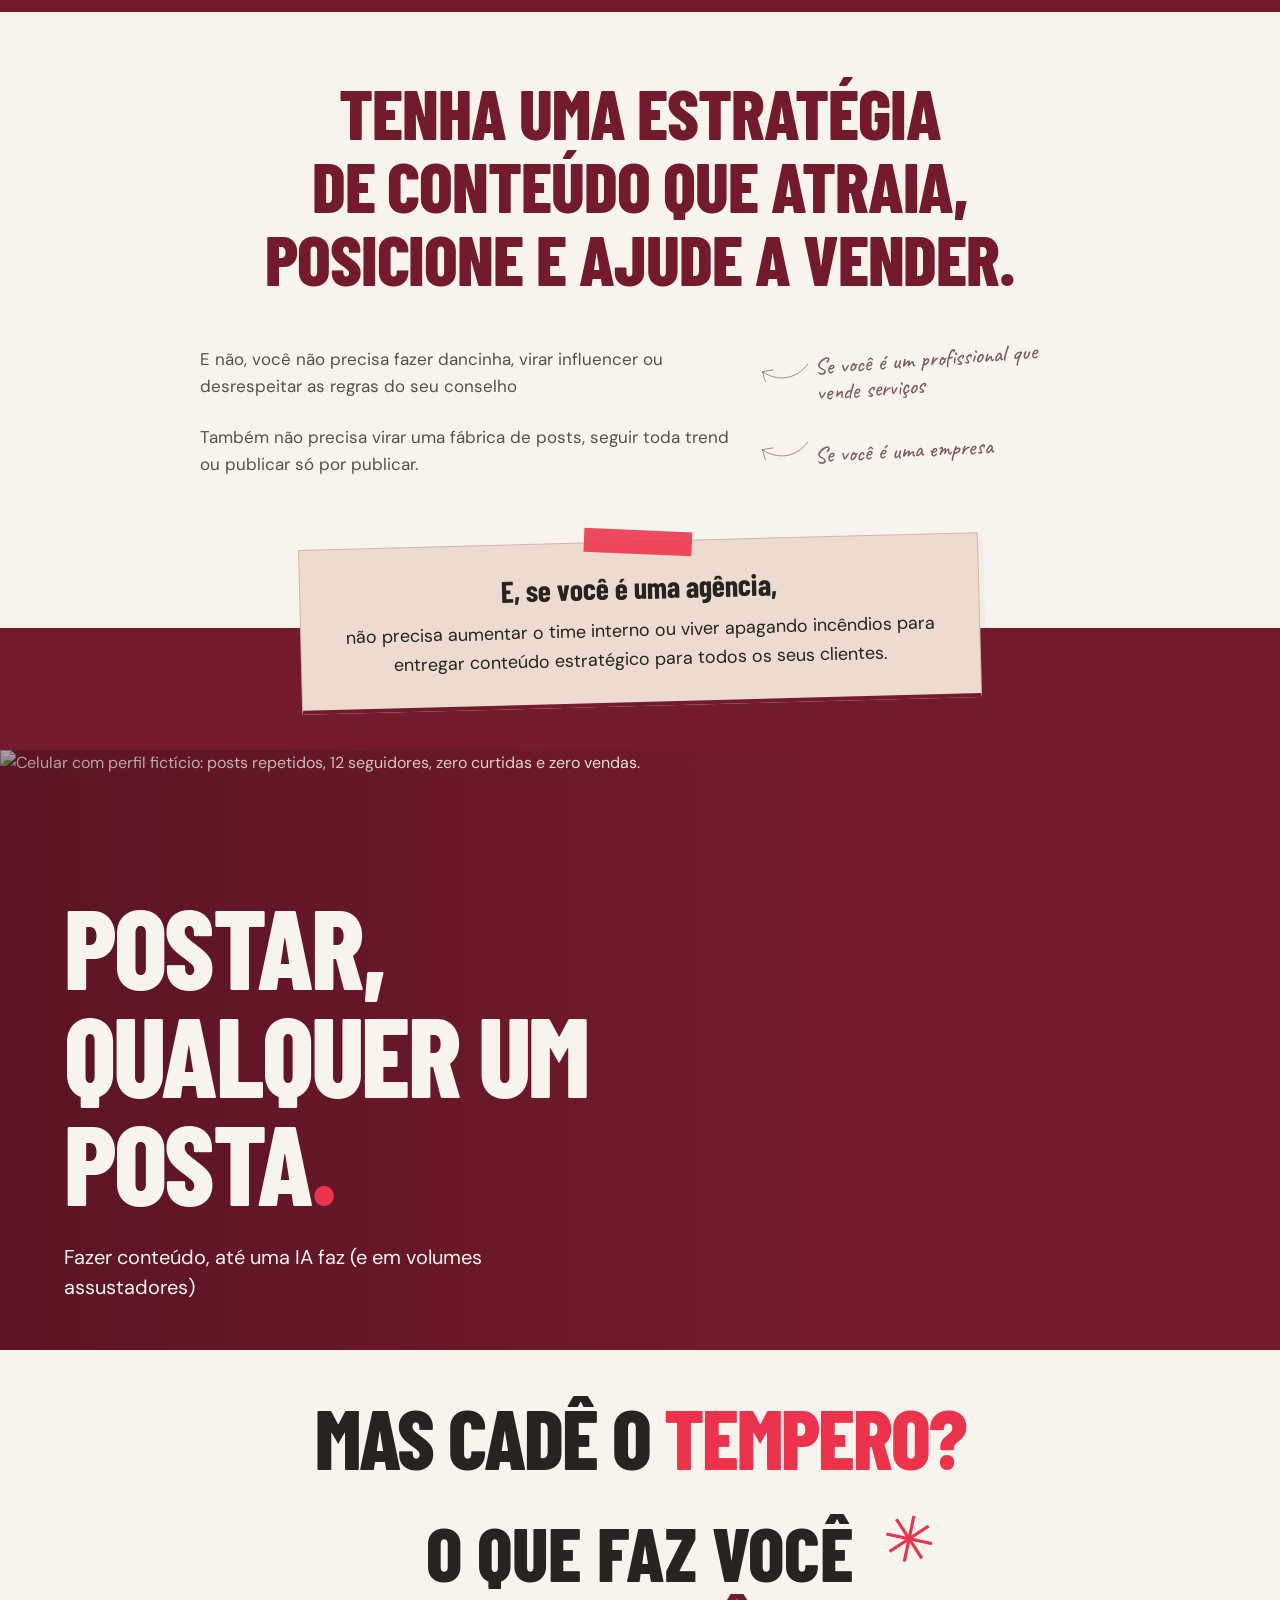
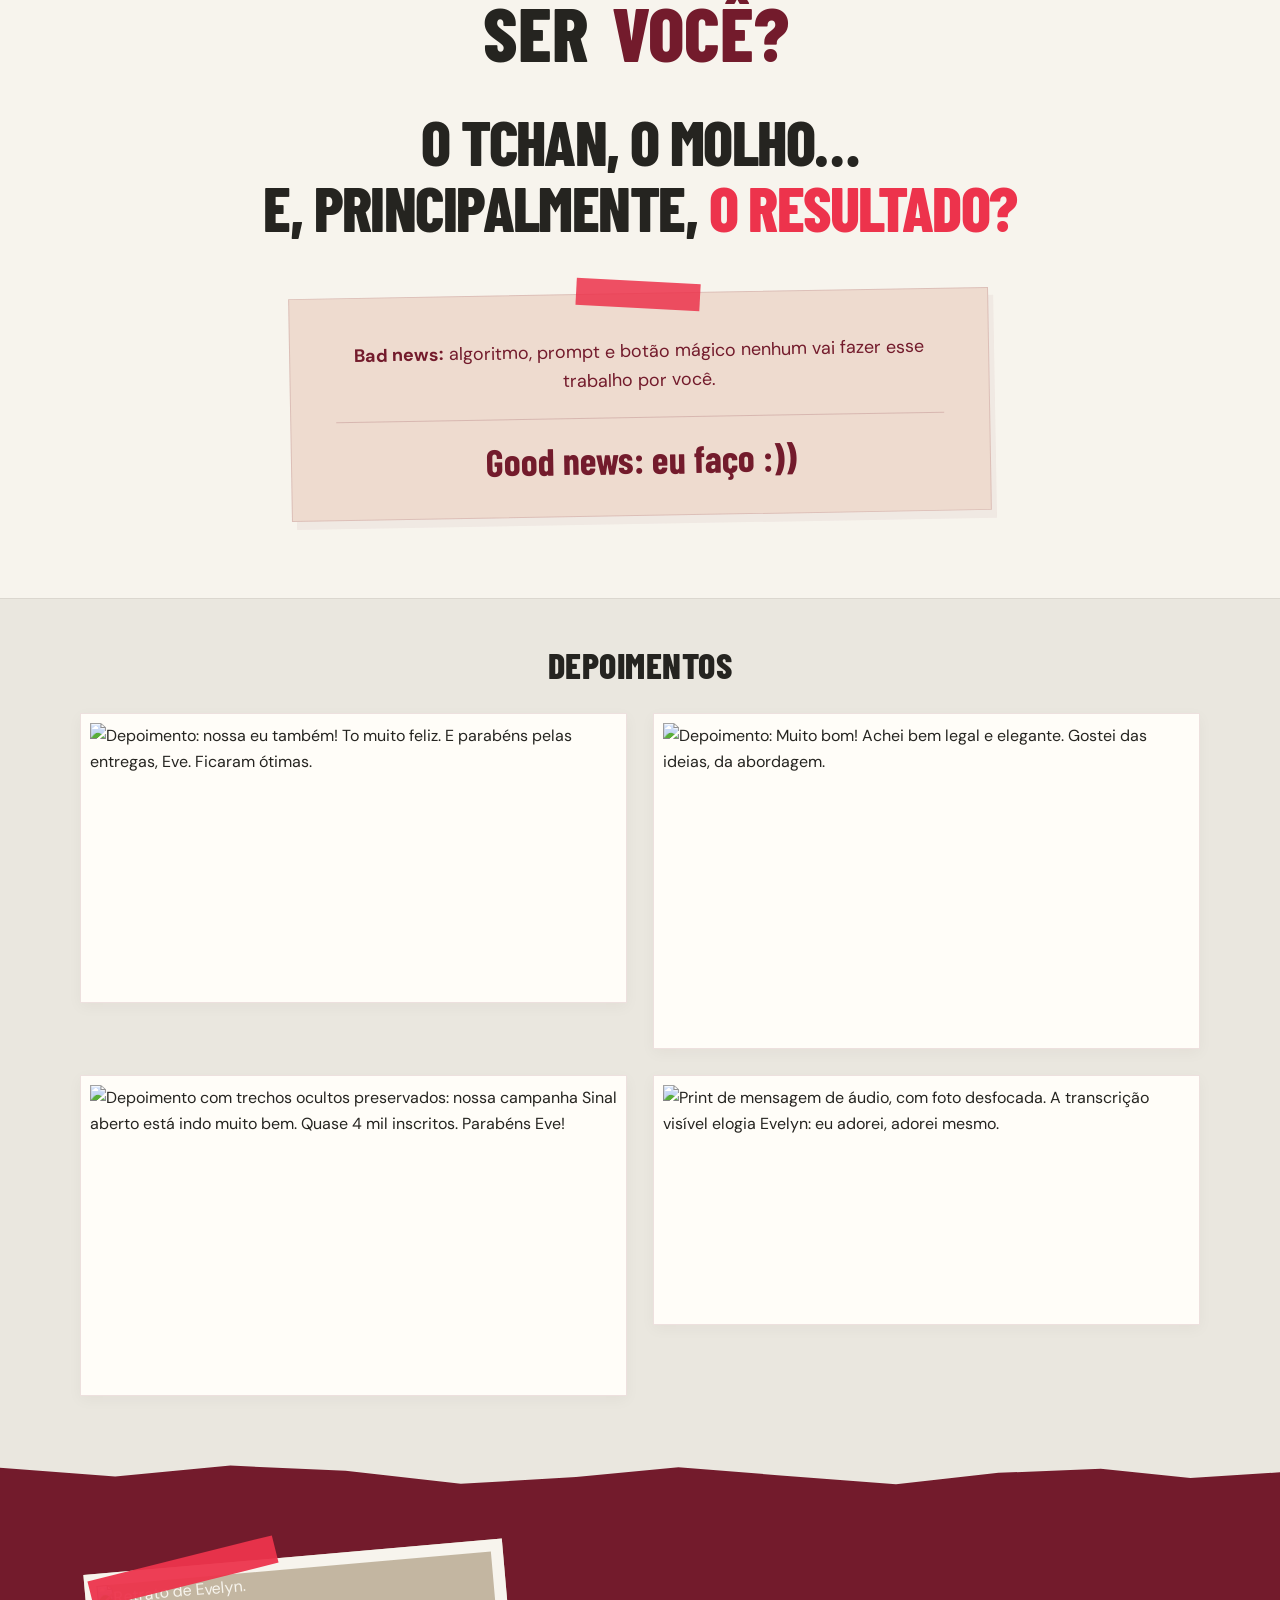
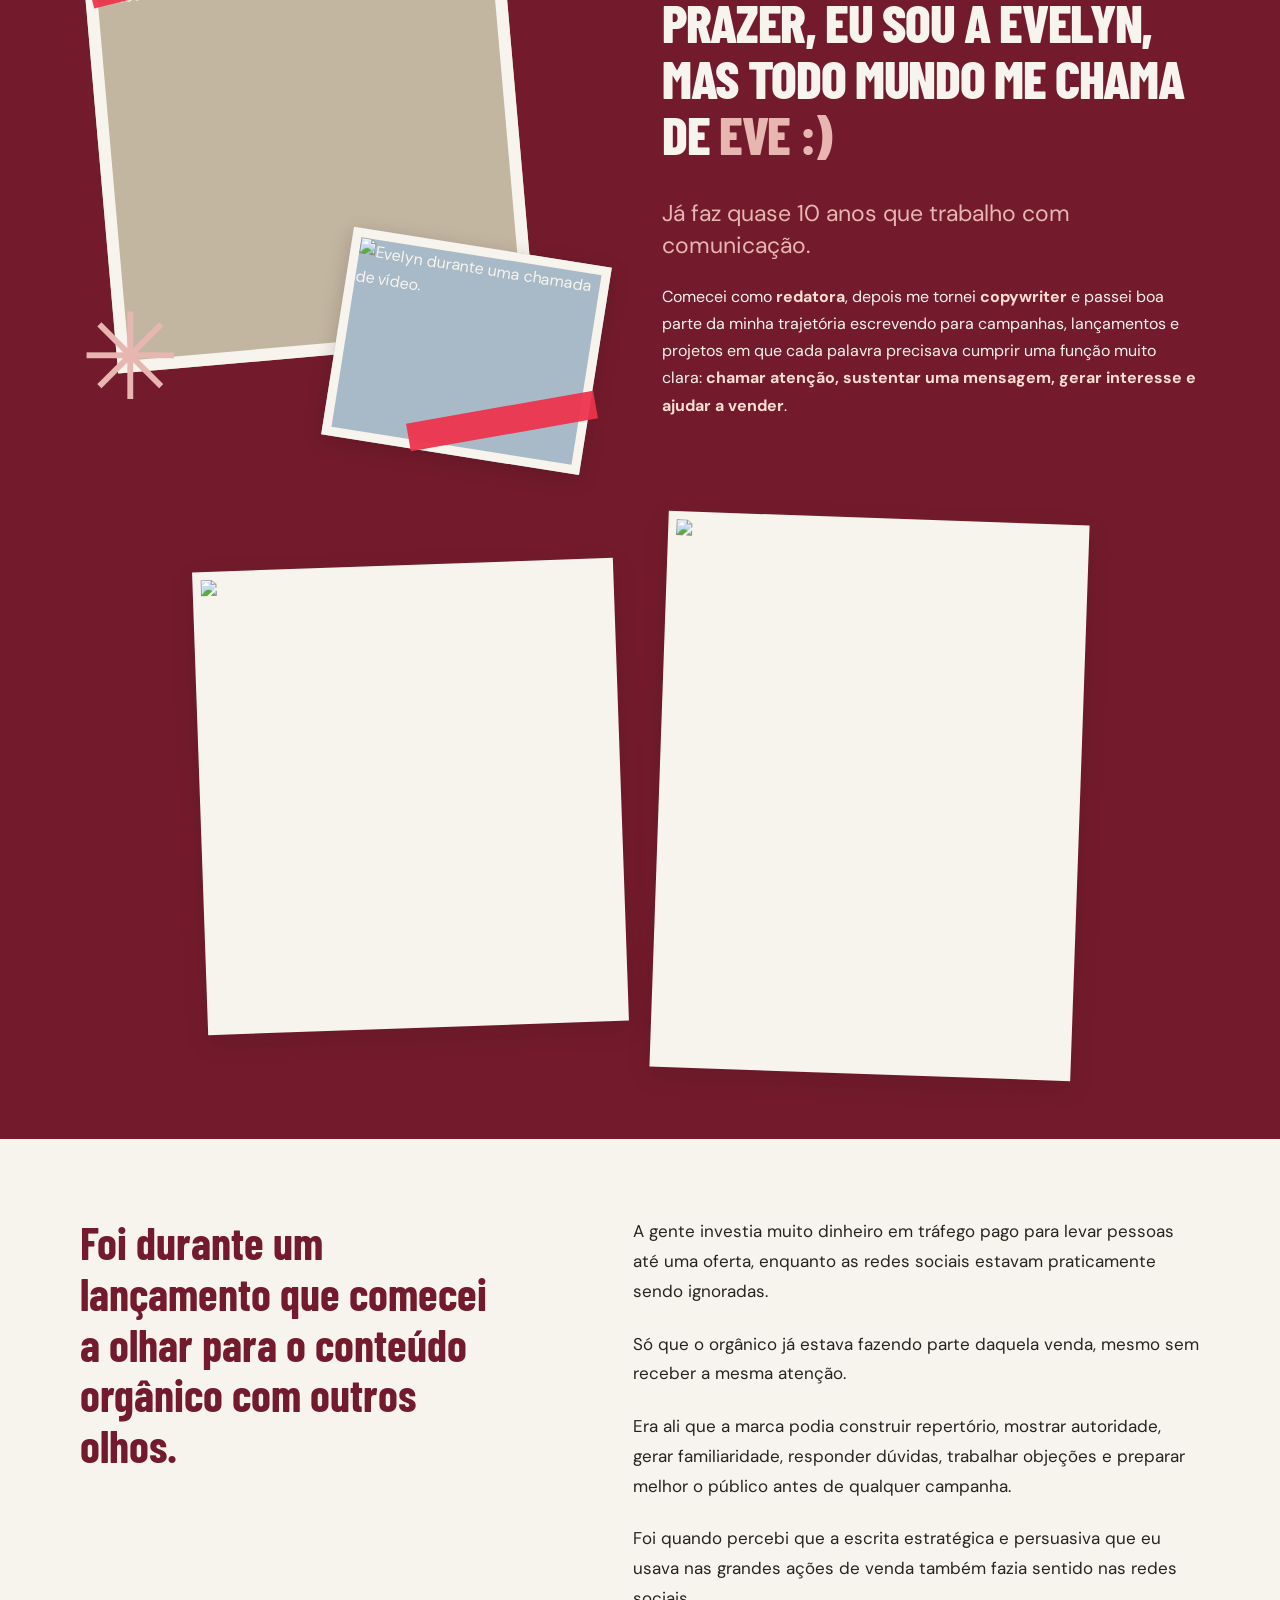
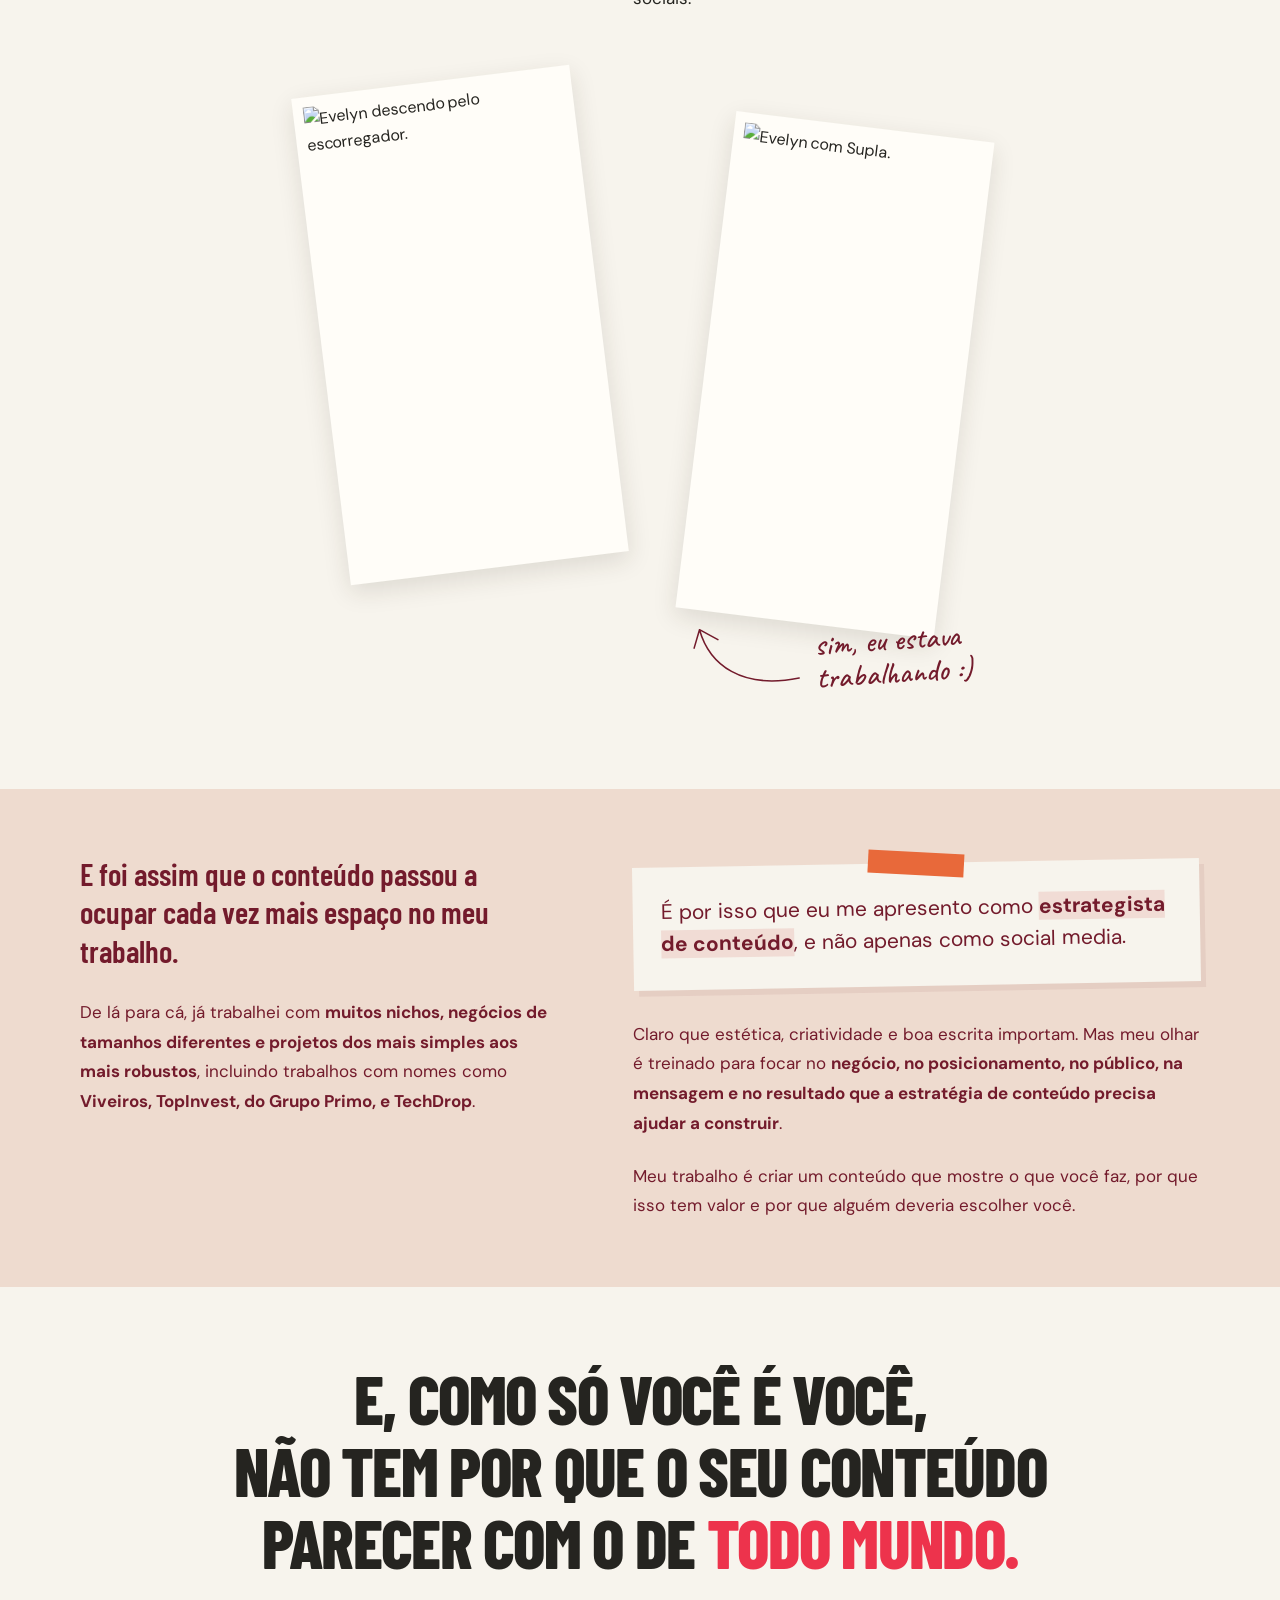
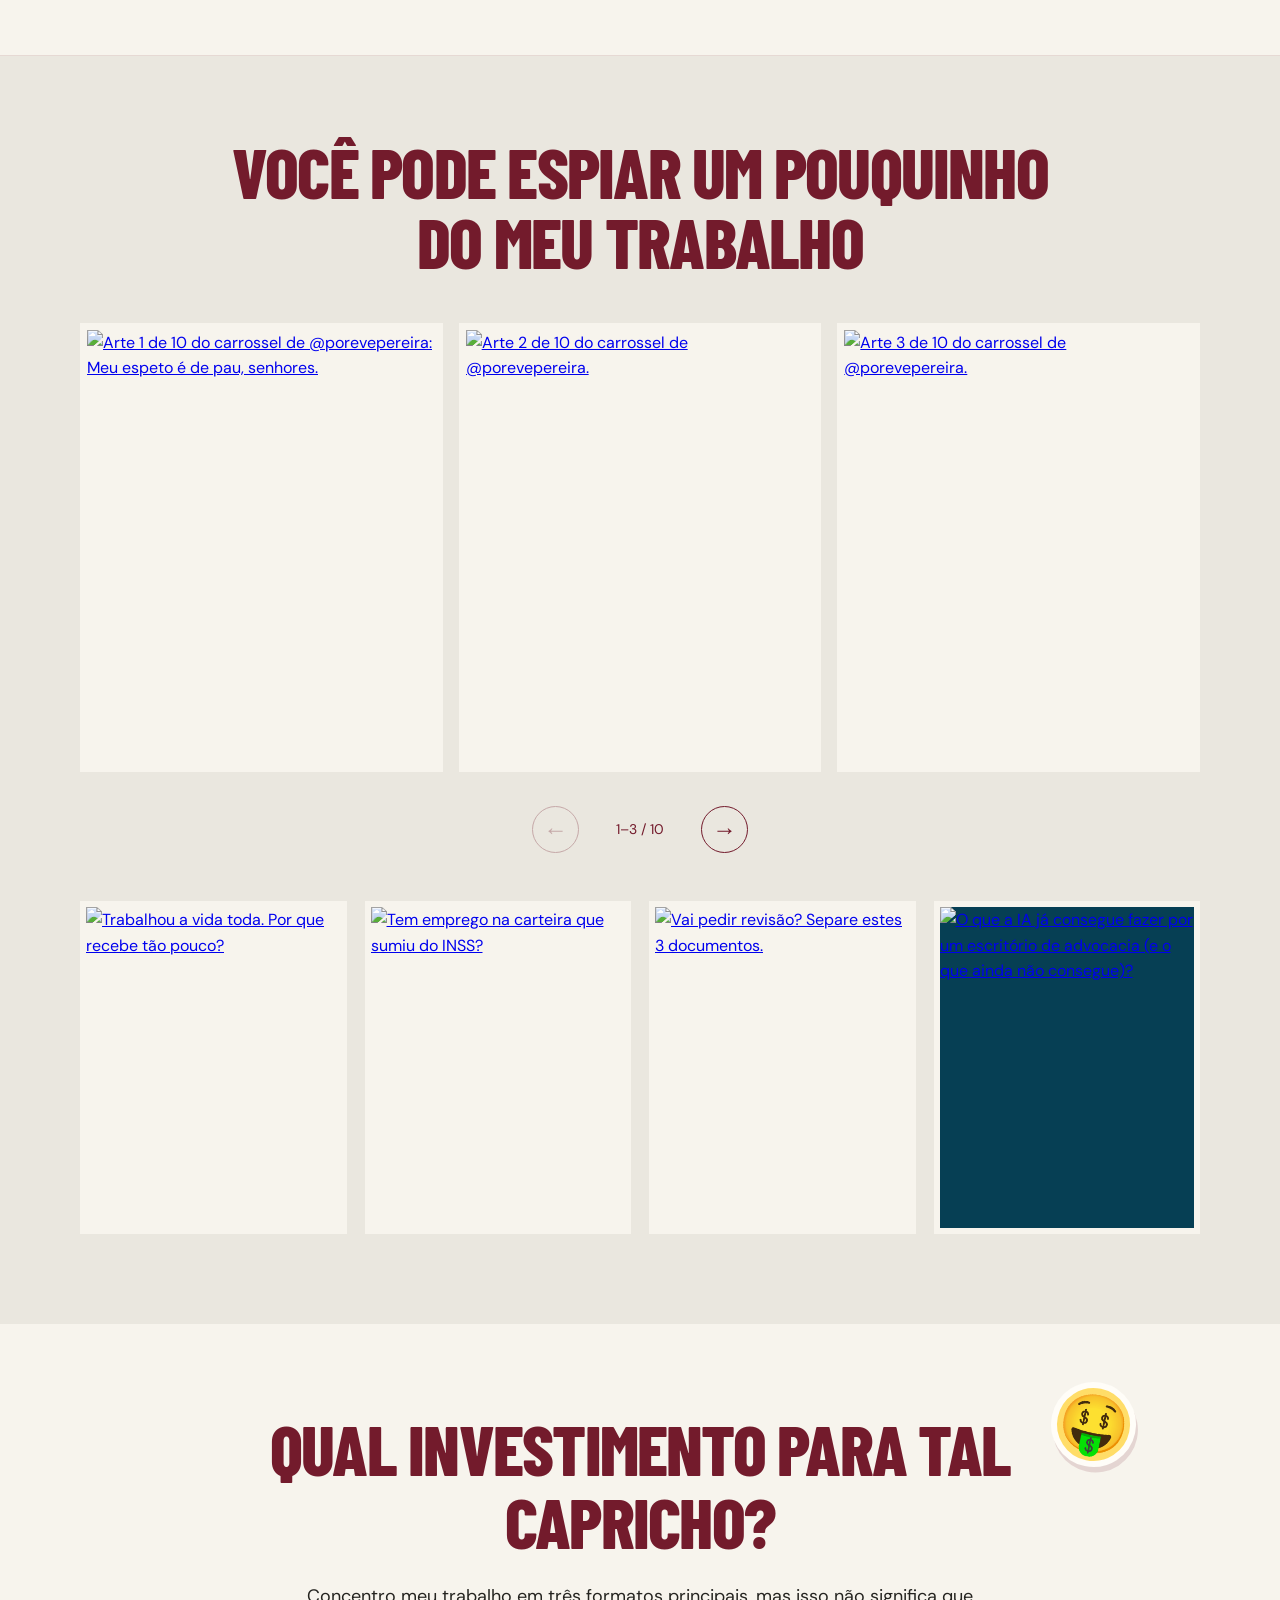
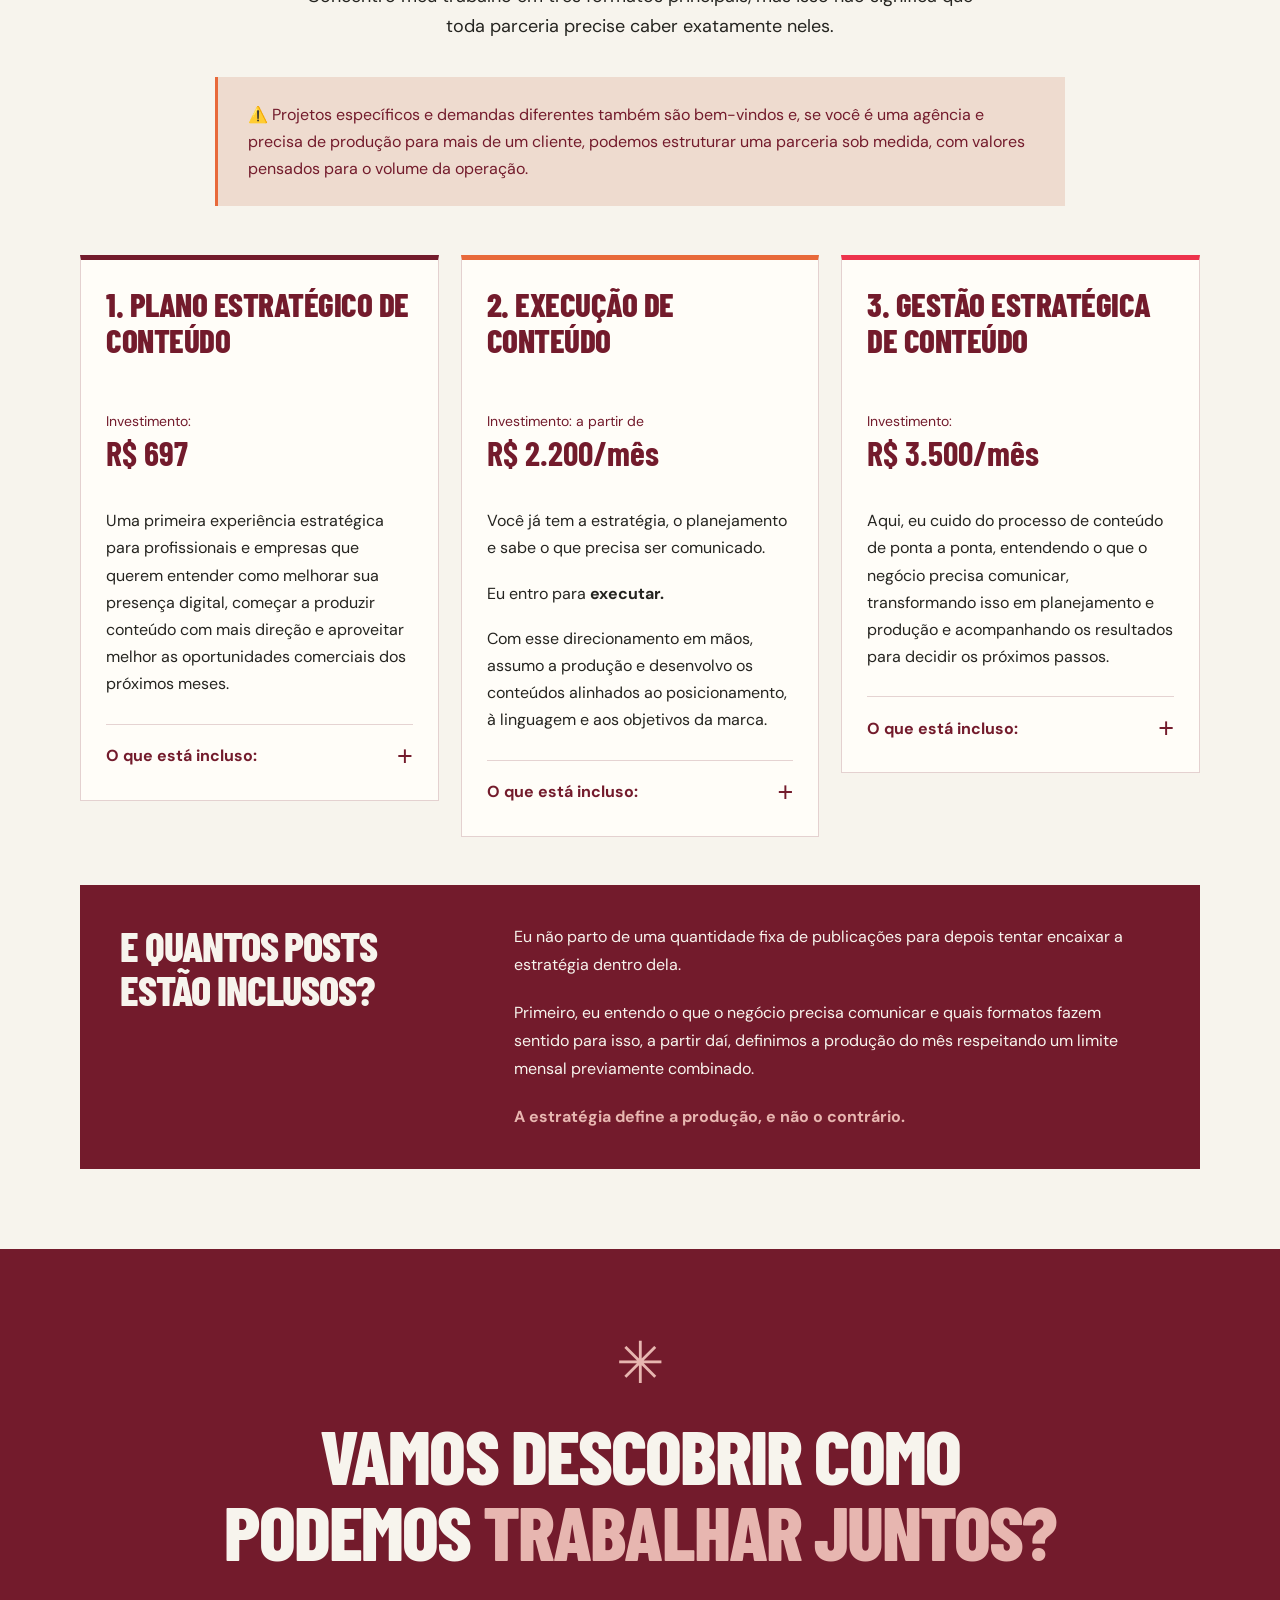
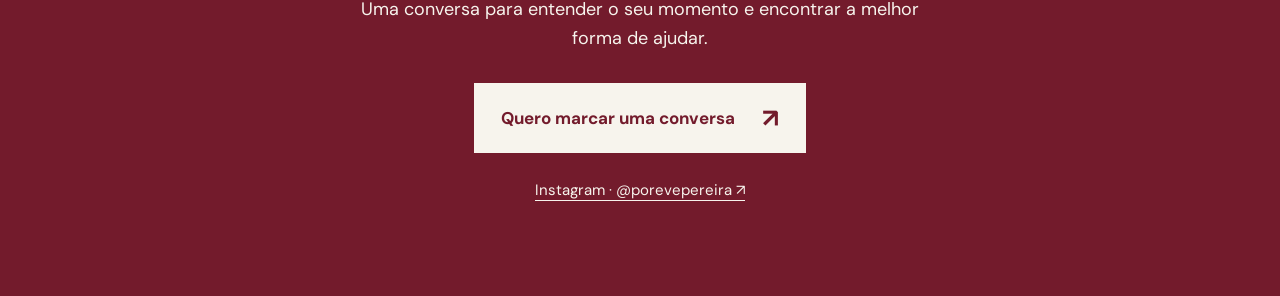
==== index.html @ a083a089 "Adicionar site completo e instruções de uso" ====
<!doctype html>
<html lang="pt-BR">
<head>
<meta charset="UTF-8"><meta name="viewport" content="width=device-width, initial-scale=1">
<meta name="theme-color" content="#731b2c"><title>Evelyn</title>
<meta name="description" content="Eu sou Evelyn (mas todo mundo me chama de Eve) e trabalho como estrategista de conteúdo e copywriter.">
<link rel="icon" type="image/svg+xml" href="data:image/svg+xml,%3Csvg xmlns='http://www.w3.org/2000/svg' viewBox='0 0 64 64'%3E%3Crect width='64' height='64' fill='%23731b2c'/%3E%3Ctext x='32' y='47' text-anchor='middle' font-family='Arial' font-size='48' font-weight='bold' fill='%23f7f4ed'%3Ee%3C/text%3E%3C/svg%3E">
<link rel="stylesheet" href="styles.css">
</head>
<body><main>
<section class="strategy-hero" aria-labelledby="strategy-title">
<div class="strategy-layout">
<h1 id="strategy-title" data-copy>Tenha uma estratégia de conteúdo que atraia, posicione e ajude a vender.</h1>
<div class="strategy-support">
<div class="audience-row">
<p data-copy>E não, você não precisa fazer dancinha, virar influencer ou desrespeitar as regras do seu conselho</p>
<div class="audience-annotation"><svg viewBox="0 0 84 48" aria-hidden="true" focusable="false"><path d="M80 10C62 34 33 39 7 22M7 22L12 38M7 22L24 19"/></svg><p data-copy>Se você é um profissional que vende serviços</p></div>
</div>
<div class="audience-row">
<p data-copy>Também não precisa virar uma fábrica de posts, seguir toda trend ou publicar só por publicar.</p>
<div class="audience-annotation"><svg viewBox="0 0 84 48" aria-hidden="true" focusable="false"><path d="M80 10C62 34 33 39 7 22M7 22L12 38M7 22L24 19"/></svg><p data-copy>Se você é uma empresa</p></div>
</div>
</div>
</div>
</section>
<div class="agency-transition">
<aside class="agency-note"><p data-copy><strong>E, se você é uma agência,</strong> não precisa aumentar o time interno ou viver apagando incêndios para entregar conteúdo estratégico para todos os seus clientes.</p></aside>
</div>
<section class="second-fold" aria-labelledby="opening-title">
<div class="opening">
<img class="opening-photo" src="assets/eve-feed.webp" alt="Celular com perfil fictício: posts repetidos, 12 seguidores, zero curtidas e zero vendas." width="1536" height="1024" fetchpriority="high">
<div class="opening-content"><h2 id="opening-title" data-copy>Postar,<br> qualquer um<br> posta<span class="opening-dot">.</span></h2><p data-copy>Fazer conteúdo, até uma IA faz (e em volumes assustadores)</p></div>
</div>
<div class="intro" aria-labelledby="intro-title">
<h2 id="intro-title" data-copy>Mas cadê o <span>tempero?</span></h2>
<div class="intro-collage intro-type"><span class="asterisk" aria-hidden="true">✳</span><p data-copy>O que faz você<br> ser <em>você?</em></p></div>
<h3 data-copy>O tchan, o molho…<br> e, principalmente, <span>o resultado?</span></h3>
<div class="news"><p data-copy><strong>Bad news:</strong> algoritmo, prompt e botão mágico nenhum vai fazer esse trabalho por você.</p><p data-copy><strong>Good news: eu faço :))</strong></p></div>
</div>
</section>
<section class="testimonials" id="depoimentos" aria-labelledby="testimonials-title"><div class="container">
<h2 id="testimonials-title" data-copy>depoimentos</h2>
<div class="testimonial-grid" role="group" aria-label="Depoimentos recebidos por mensagem">
<figure class="testimonial-print"><img src="assets/entregas-v2.png" width="824" height="422" loading="lazy" decoding="async" alt="Depoimento: nossa eu também! To muito feliz. E parabéns pelas entregas, Eve. Ficaram ótimas."></figure>
<figure class="testimonial-print"><img src="assets/ideias.jpeg" width="1085" height="651" loading="lazy" decoding="async" alt="Depoimento: Muito bom! Achei bem legal e elegante. Gostei das ideias, da abordagem."></figure>
<figure class="testimonial-print"><img src="assets/campanha.png" width="949" height="542" loading="lazy" decoding="async" alt="Depoimento com trechos ocultos preservados: nossa campanha Sinal aberto está indo muito bem. Quase 4 mil inscritos. Parabéns Eve!"></figure>
<figure class="testimonial-print"><img src="assets/retorno.png" width="1197" height="522" loading="lazy" decoding="async" alt="Print de mensagem de áudio, com foto desfocada. A transcrição visível elogia Evelyn: eu adorei, adorei mesmo."></figure>
</div></div></section>
<section class="about biography" id="sobre" aria-labelledby="about-title">
<div class="container about-grid">
<div class="about-collage" role="group" aria-label="Fotos de Evelyn">
<div class="photo-frame portrait"><img src="assets/retrato-evelyn.jpeg" width="966" height="1288" loading="lazy" decoding="async" alt="Retrato de Evelyn."></div>
<div class="photo-frame small-photo"><img src="assets/chamada.jpeg" width="1200" height="1600" loading="lazy" decoding="async" alt="Evelyn durante uma chamada de vídeo."></div>
<div class="tape tape-one" aria-hidden="true"></div><div class="tape tape-two" aria-hidden="true"></div><span class="collage-star" aria-hidden="true">✳</span>
</div>
<div class="about-text">
<h2 id="about-title" data-copy>Prazer, eu sou a Evelyn, mas todo mundo me chama de <span>Eve :)</span></h2>
<p class="bio-lead" data-copy>Já faz quase 10 anos que trabalho com comunicação.</p>
<p data-copy>Comecei como <strong>redatora</strong>, depois me tornei <strong>copywriter</strong> e passei boa parte da minha trajetória escrevendo para campanhas, lançamentos e projetos em que cada palavra precisava cumprir uma função muito clara: <strong>chamar atenção, sustentar uma mensagem, gerar interesse e ajudar a vender</strong>.</p>
</div></div>
<!-- Primeiro intervalo de imagens da apresentação. -->
<div class="container bio-image-strip bio-photos" role="group" aria-label="Bastidores da trajetória profissional"><figure class="bio-photo"><img src="assets/reuniao.jpeg" width="1214" height="1340" loading="lazy" decoding="async" alt="Registro de uma reunião de trabalho por vídeo."></figure><figure class="bio-photo"><img src="assets/gravacao.jpeg" width="1200" height="1600" loading="lazy" decoding="async" alt="Bastidores de uma gravação, com iluminação e computadores."></figure></div>
</section>
<section class="bio-turn"><div class="container bio-turn-grid">
<p class="bio-pullquote" data-copy>Foi durante um lançamento que comecei a olhar para o conteúdo orgânico com outros olhos.</p>
<div class="bio-prose">
<p data-copy>A gente investia muito dinheiro em tráfego pago para levar pessoas até uma oferta, enquanto as redes sociais estavam praticamente sendo ignoradas.</p>
<p data-copy>Só que o orgânico já estava fazendo parte daquela venda, mesmo sem receber a mesma atenção.</p>
<p data-copy>Era ali que a marca podia construir repertório, mostrar autoridade, gerar familiaridade, responder dúvidas, trabalhar objeções e preparar melhor o público antes de qualquer campanha.</p>
<p data-copy>Foi quando percebi que a escrita estratégica e persuasiva que eu usava nas grandes ações de venda também fazia sentido nas redes sociais.</p>
</div></div>
<!-- Segundo intervalo de imagens indicado na apresentação. -->
<div class="container memories-collage" role="group" aria-label="Registros de Evelyn durante o trabalho">
<figure class="memory-slide"><img src="assets/escorregador.jpg" width="464" height="832" loading="lazy" alt="Evelyn descendo pelo escorregador."></figure>
<figure class="memory-supla"><img src="assets/evelyn-supla.jpeg" width="569" height="1600" loading="lazy" alt="Evelyn com Supla."></figure>
<div class="memory-note"><svg viewBox="0 0 150 90" aria-hidden="true"><path d="M145 75C70 90 28 58 15 12M15 12L8 36M15 12L39 25"/></svg><p>sim, eu estava trabalhando :)</p></div>
</div></section>
<section class="bio-now"><div class="container bio-now-grid">
<div class="bio-prose">
<p class="bio-lead" data-copy>E foi assim que o conteúdo passou a ocupar cada vez mais espaço no meu trabalho.</p>
<p data-copy>De lá para cá, já trabalhei com <strong>muitos nichos, negócios de tamanhos diferentes e projetos dos mais simples aos mais robustos</strong>, incluindo trabalhos com nomes como <strong>Viveiros, TopInvest, do Grupo Primo, e TechDrop</strong>.</p>
</div><div class="bio-prose">
<aside class="strategist-reminder"><p data-copy>É por isso que eu me apresento como <strong>estrategista de conteúdo</strong>, e não apenas como social media.</p></aside>
<p data-copy>Claro que estética, criatividade e boa escrita importam. Mas meu olhar é treinado para focar no <strong>negócio, no posicionamento, no público, na mensagem e no resultado que a estratégia de conteúdo precisa ajudar a construir</strong>.</p>
<p data-copy>Meu trabalho é criar um conteúdo que mostre o que você faz, por que isso tem valor e por que alguém deveria escolher você.</p>
</div></div></section>
<section class="statement"><p data-copy>E, como só você é você,<br> não tem por que o seu conteúdo<br> parecer com o de <span>todo mundo.</span></p></section>
<section class="portfolio portfolio-expanded" id="trabalhos" aria-labelledby="portfolio-title"><div class="container">
<h2 id="portfolio-title" data-copy>Você pode espiar um pouquinho do meu trabalho</h2>
<div class="work-carousel" role="region" aria-roledescription="carrossel" aria-label="Carrossel completo do Instagram">
<div class="carousel-track" id="portfolio-track" tabindex="0" aria-label="Artes do carrossel; use as setas para navegar">
<figure class="carousel-slide" role="group" aria-roledescription="slide" aria-label="1 de 10"><a href="assets/carrossel-01.webp" target="_blank" rel="noopener"><img src="assets/carrossel-01.webp" width="1440" height="1799" loading="lazy" decoding="async" alt="Arte 1 de 10 do carrossel de @porevepereira: Meu espeto é de pau, senhores."></a></figure>
<figure class="carousel-slide" role="group" aria-roledescription="slide" aria-label="2 de 10"><a href="assets/carrossel-02.webp" target="_blank" rel="noopener"><img src="assets/carrossel-02.webp" width="1440" height="1799" loading="lazy" decoding="async" alt="Arte 2 de 10 do carrossel de @porevepereira."></a></figure>
<figure class="carousel-slide" role="group" aria-roledescription="slide" aria-label="3 de 10"><a href="assets/carrossel-03.webp" target="_blank" rel="noopener"><img src="assets/carrossel-03.webp" width="1440" height="1799" loading="lazy" decoding="async" alt="Arte 3 de 10 do carrossel de @porevepereira."></a></figure>
<figure class="carousel-slide" role="group" aria-roledescription="slide" aria-label="4 de 10"><a href="assets/carrossel-04.webp" target="_blank" rel="noopener"><img src="assets/carrossel-04.webp" width="1440" height="1799" loading="lazy" decoding="async" alt="Arte 4 de 10 do carrossel de @porevepereira."></a></figure>
<figure class="carousel-slide" role="group" aria-roledescription="slide" aria-label="5 de 10"><a href="assets/carrossel-05.webp" target="_blank" rel="noopener"><img src="assets/carrossel-05.webp" width="1440" height="1799" loading="lazy" decoding="async" alt="Arte 5 de 10 do carrossel de @porevepereira."></a></figure>
<figure class="carousel-slide" role="group" aria-roledescription="slide" aria-label="6 de 10"><a href="assets/carrossel-06.webp" target="_blank" rel="noopener"><img src="assets/carrossel-06.webp" width="1440" height="1799" loading="lazy" decoding="async" alt="Arte 6 de 10 do carrossel de @porevepereira."></a></figure>
<figure class="carousel-slide" role="group" aria-roledescription="slide" aria-label="7 de 10"><a href="assets/carrossel-07.webp" target="_blank" rel="noopener"><img src="assets/carrossel-07.webp" width="1440" height="1799" loading="lazy" decoding="async" alt="Arte 7 de 10 do carrossel de @porevepereira."></a></figure>
<figure class="carousel-slide" role="group" aria-roledescription="slide" aria-label="8 de 10"><a href="assets/carrossel-08.webp" target="_blank" rel="noopener"><img src="assets/carrossel-08.webp" width="1440" height="1799" loading="lazy" decoding="async" alt="Arte 8 de 10 do carrossel de @porevepereira."></a></figure>
<figure class="carousel-slide" role="group" aria-roledescription="slide" aria-label="9 de 10"><a href="assets/carrossel-09.webp" target="_blank" rel="noopener"><img src="assets/carrossel-09.webp" width="1440" height="1799" loading="lazy" decoding="async" alt="Arte 9 de 10 do carrossel de @porevepereira."></a></figure>
<figure class="carousel-slide" role="group" aria-roledescription="slide" aria-label="10 de 10"><a href="assets/carrossel-10.webp" target="_blank" rel="noopener"><img src="assets/carrossel-10.webp" width="1440" height="1799" loading="lazy" decoding="async" alt="Arte 10 de 10 do carrossel de @porevepereira."></a></figure>
</div>
<div class="carousel-controls"><button type="button" class="carousel-prev" aria-label="Ver artes anteriores" aria-controls="portfolio-track" disabled>←</button><span class="carousel-count" aria-live="polite">1–3 / 10</span><button type="button" class="carousel-next" aria-label="Ver próximas artes" aria-controls="portfolio-track">→</button></div>
</div>
<div class="portfolio-grid portfolio-artworks" role="group" aria-label="Artes de direito previdenciário e tecnologia para advocacia"><a class="portfolio-artwork" href="assets/previdenciario-01.png" target="_blank" rel="noopener"><img src="assets/previdenciario-01.png" width="1080" height="1350" loading="lazy" decoding="async" alt="Trabalhou a vida toda. Por que recebe tão pouco?"></a><a class="portfolio-artwork" href="assets/previdenciario-03.png" target="_blank" rel="noopener"><img src="assets/previdenciario-03.png" width="1080" height="1350" loading="lazy" decoding="async" alt="Tem emprego na carteira que sumiu do INSS?"></a><a class="portfolio-artwork" href="assets/previdenciario-08.png" target="_blank" rel="noopener"><img src="assets/previdenciario-08.png" width="1080" height="1350" loading="lazy" decoding="async" alt="Vai pedir revisão? Separe estes 3 documentos."></a><a class="portfolio-artwork" href="assets/tecnologia-advocacia.png" target="_blank" rel="noopener"><img src="assets/tecnologia-advocacia.png" width="458" height="492" loading="lazy" decoding="async" alt="O que a IA já consegue fazer por um escritório de advocacia (e o que ainda não consegue)?"></a></div></div></section>
<section class="pricing" id="investimento" aria-labelledby="pricing-title"><div class="container">
<div class="pricing-intro"><span class="money-sticker" role="img" aria-label="Olhos no din din">🤑</span><h2 id="pricing-title" data-copy>Qual investimento para tal capricho?</h2>
<p data-copy>Concentro meu trabalho em três formatos principais, mas isso não significa que toda parceria precise caber exatamente neles.</p></div>
<aside class="custom-project-note"><p data-copy>⚠️ Projetos específicos e demandas diferentes também são bem-vindos e, se você é uma agência e precisa de produção para mais de um cliente, podemos estruturar uma parceria sob medida, com valores pensados para o volume da operação.</p></aside>
<div class="pricing-grid">
<article class="plan">
<h3 data-copy>1. Plano Estratégico de Conteúdo</h3>
<p class="plan-price" data-copy>Investimento: <strong>R$ 697</strong></p>
<p data-copy>Uma primeira experiência estratégica para profissionais e empresas que querem entender como melhorar sua presença digital, começar a produzir conteúdo com mais direção e aproveitar melhor as oportunidades comerciais dos próximos meses.</p>
<details class="plan-details"><summary data-copy>O que está incluso:</summary>
<ul>
<li data-copy>análise do negócio, público e posicionamento atual;</li>
<li data-copy>diagnóstico do perfil e da comunicação;</li>
<li data-copy>identificação dos principais pontos de melhoria;</li>
<li data-copy>direcionamento estratégico de conteúdo;</li>
<li data-copy>definição dos principais temas e abordagens;</li>
<li data-copy>recomendações de formatos e caminhos para desenvolver esses conteúdos;</li>
<li data-copy>plano de ação para as três principais oportunidades comerciais dos próximos meses.</li>
</ul>
<p data-copy>Além da estratégia geral, você recebe um direcionamento específico para aproveitar três datas ou movimentos comerciais relevantes para o seu negócio.</p>
</details></article>
<article class="plan">
<h3 data-copy>2. Execução de Conteúdo</h3>
<p class="plan-price" data-copy>Investimento: <span>a partir de</span> <strong>R$ 2.200/mês</strong></p>
<p data-copy>Você já tem a estratégia, o planejamento e sabe o que precisa ser comunicado.</p>
<p data-copy>Eu entro para <strong>executar.</strong></p>
<p data-copy>Com esse direcionamento em mãos, assumo a produção e desenvolvo os conteúdos alinhados ao posicionamento, à linguagem e aos objetivos da marca.</p>
<details class="plan-details"><summary data-copy>O que está incluso:</summary>
<ul>
<li data-copy>desenvolvimento dos conteúdos previstos no planejamento;</li>
<li data-copy>copy para posts estáticos e carrosséis;</li>
<li data-copy>roteiros para vídeos;</li>
<li data-copy>legendas;</li>
<li data-copy>adaptação de pautas para diferentes formatos, quando fizer sentido;</li>
<li data-copy>design das peças;</li>
<li data-copy>organização das entregas para aprovação.</li>
</ul>
<p class="plan-footnote" data-copy>O investimento varia de acordo com o volume, os formatos e a complexidade da produção.</p>
</details>
</article>
<article class="plan">
<h3 data-copy>3. Gestão Estratégica de Conteúdo</h3>
<p class="plan-price" data-copy>Investimento: <strong>R$ 3.500/mês</strong></p>
<p data-copy>Aqui, eu cuido do processo de conteúdo de ponta a ponta, entendendo o que o negócio precisa comunicar, transformando isso em planejamento e produção e acompanhando os resultados para decidir os próximos passos.</p>
<details class="plan-details"><summary data-copy>O que está incluso:</summary>
<ul>
<li data-copy>diagnóstico inicial do negócio, posicionamento e comunicação;</li>
<li data-copy>estratégia de conteúdo alinhada aos objetivos da empresa;</li>
<li data-copy>planejamento mensal de pautas, formatos e prioridades;</li>
<li data-copy>identificação de campanhas e oportunidades comerciais;</li>
<li data-copy>produção de copies, roteiros e legendas;</li>
<li data-copy>design dos conteúdos;</li>
<li data-copy>organização do fluxo de aprovação;</li>
<li data-copy>publicação;</li>
<li data-copy>acompanhamento dos resultados;</li>
<li data-copy>identificação do que merece ser mantido, ajustado ou potencializado;</li>
<li data-copy>ajustes estratégicos a partir dos dados;</li>
<li data-copy>planejamento dos próximos ciclos com base no que aprendemos ao longo do trabalho.</li>
</ul></details></article>
</div>
<div class="production-note"><h3 data-copy>E quantos posts estão inclusos?</h3><div>
<p data-copy>Eu não parto de uma quantidade fixa de publicações para depois tentar encaixar a estratégia dentro dela.</p>
<p data-copy>Primeiro, eu entendo o que o negócio precisa comunicar e quais formatos fazem sentido para isso, a partir daí, definimos a produção do mês respeitando um limite mensal previamente combinado.</p>
<p class="production-conclusion" data-copy>A estratégia define a produção, e não o contrário.</p>
</div></div>
</div></section>
<section class="closing" id="conversa" aria-labelledby="closing-title"><div class="container">
<span class="closing-star" aria-hidden="true">✳</span>
<h2 id="closing-title">Vamos descobrir como podemos <span>trabalhar juntos?</span></h2>
<p>Uma conversa para entender o seu momento e encontrar a melhor forma de ajudar.</p>
<a class="meeting-button" href="https://wa.me/5541997163581" target="_blank" rel="noopener">Quero marcar uma conversa <span aria-hidden="true">↗</span></a><a class="instagram-link" href="https://www.instagram.com/porevepereira/" target="_blank" rel="noopener">Instagram · @porevepereira ↗</a>
</div></section>
<script src="portfolio.js" defer></script></main></body></html>
---- styles.css ----
@import url('https://fonts.googleapis.com/css2?family=Barlow+Condensed:wght@600;700;800;900&family=DM+Sans:wght@400;500;600;700&family=Caveat:wght@500;600&display=swap');
:root{--paper:#f7f4ed;--wine:#731b2c;--red:#ed334c;--ink:#252420;--rose:#e7b6b0;--orange:#e8693a}*{box-sizing:border-box}body{margin:0;background:var(--paper);color:var(--ink);font:400 16px/1.6 'DM Sans',Arial,sans-serif}::selection{background:var(--red);color:var(--paper)}.container{width:min(1120px,calc(100% - 96px));margin-inline:auto}h1,h2,h3,p{margin:0}h1,h2,h3,.statement p{font-family:'Barlow Condensed','Arial Narrow',Impact,sans-serif;font-weight:800;text-transform:uppercase;line-height:1;letter-spacing:-.025em}h2{font-size:clamp(48px,6vw,82px)}
.opening{position:relative;isolation:isolate;min-height:680px;height:85svh;max-height:880px;background:#4c3127;color:var(--paper)}.opening-photo{position:absolute;z-index:-2;inset:0;object-fit:cover;object-position:center 48%;width:100%;height:100%}.opening:after{content:'';position:absolute;z-index:-1;inset:0;background:linear-gradient(0deg,rgba(27,12,15,.88),rgba(27,12,15,.09) 83%)}.opening-content{position:absolute;bottom:56px;left:5%;right:5%;display:flex;align-items:flex-end;gap:8%;justify-content:space-between}.opening h1{font-size:clamp(85px,10.5vw,155px);max-width:820px;line-height:.95;letter-spacing:-.025em}.opening p{max-width:280px;line-height:1.5;font-size:18px;padding-bottom:8px}
.intro{text-align:center;padding:57px 24px 72px}.intro h2{font-size:clamp(48px,6.5vw,88px)}.intro h2 span,.intro h3 span{color:var(--red)}.intro-collage{position:relative;width:min(740px,100%);margin:26px auto 30px;display:grid;place-items:center;min-height:350px}.photo-slot{position:relative;background:#d6cfc1;outline:1px solid #29262227;outline-offset:-12px}.photo-slot:after{content:'';position:absolute;inset:0;background:repeating-linear-gradient(135deg,transparent 0 15px,#ffffff12 15px 16px)}.photo-slot i{position:absolute;inset:50% auto auto 50%;width:30px;height:30px;transform:translate(-50%,-50%)}.photo-slot i:before,.photo-slot i:after{content:'';position:absolute;background:currentColor;opacity:.25}.photo-slot i:before{width:1px;height:30px;left:15px}.photo-slot i:after{height:1px;width:30px;top:15px}.intro-photo{width:242px;height:320px;border:10px solid #fffdfa;outline:none;box-shadow:0 5px 15px #30251b13;transform:rotate(-5deg);background:#c2c1b8}.intro-collage p{position:absolute;left:0;right:0;top:105px;font:800 clamp(40px,5vw,64px)/1.05 'Barlow Condensed','Arial Narrow',Impact,sans-serif;text-transform:uppercase;text-shadow:0 1px var(--paper);color:var(--ink)}.intro-collage em{font-style:normal;color:var(--wine);background:var(--paper);padding:0 8px}.asterisk{position:absolute;right:15%;top:36px;color:var(--red);font-size:82px;line-height:1;transform:rotate(12deg)}.intro h3{font-size:clamp(39px,4.9vw,66px);line-height:1.05}.news{max-width:740px;margin:24px auto 0}.news p{font-size:16px}.news p+p{font-size:24px;font-weight:700;margin-top:13px;color:var(--wine)}
.testimonials{padding:48px 0 64px;background:#eae7df;border-top:1px solid #30251b15}.testimonials h2{text-align:center;font-size:36px;letter-spacing:.015em;margin-bottom:30px}.testimonial-grid{display:grid;grid-template-columns:repeat(3,1fr);gap:36px}.testimonial-slot{height:145px;border:1px dashed #6e605c42;padding:30px 24px}.testimonial-slot i,.trajectory-text-slot i{display:block;height:1px;background:currentColor;opacity:.15;margin:15px 0}.testimonial-slot i:nth-child(3){width:72%}.testimonial-slot b{display:block;width:38%;height:6px;background:#766f6522;margin-top:24px}
.about{position:relative;background:var(--wine);color:var(--paper);padding:96px 0 82px}.about:before{content:'';position:absolute;top:-1px;left:0;right:0;height:26px;background:#eae7df;clip-path:polygon(0 0,100% 0,100% 50%,93% 72%,86% 36%,78% 52%,70% 96%,61% 62%,53% 30%,45% 68%,36% 94%,27% 44%,18% 24%,9% 66%,0 32%)}.about-grid{display:grid;grid-template-columns:1fr 1.05fr;gap:70px;align-items:start}.about-collage{position:relative;margin-top:50px;min-height:595px}.portrait{position:absolute;top:0;left:20px;width:82%;height:460px;background:#c3b6a1;border:12px solid var(--paper);transform:rotate(-5deg);outline:none}.small-photo{position:absolute;right:-5px;bottom:18px;width:51%;height:252px;background:#a8bac7;border:9px solid var(--paper);transform:rotate(9deg);outline:none;box-shadow:0 5px 20px #280d1433}.tape{position:absolute;z-index:2;background:var(--red);width:190px;height:28px;opacity:.94}.tape-one{top:2px;left:8px;transform:rotate(-14deg)}.tape-two{right:-5px;bottom:21px;transform:rotate(-10deg)}.collage-star{position:absolute;bottom:38px;left:0;color:var(--rose);font-size:120px;line-height:1}.about h2{font-size:clamp(68px,7vw,100px);margin-bottom:35px}.about h2 span{color:var(--rose)}.about p{margin-top:22px;font-size:16px;line-height:1.7}
.statement{text-align:center;padding:70px 30px 76px}.statement p{font-size:clamp(42px,5.3vw,72px);line-height:1.06}.statement span{color:var(--red)}.trajectory{background:var(--orange);color:var(--paper);padding:78px 0}.trajectory-grid{display:grid;grid-template-columns:1fr 1fr;gap:70px;align-items:center}.trajectory h2{font-size:clamp(49px,5vw,66px)}.trajectory-text-slot{margin-top:35px;min-height:150px;border:1px dashed #f7f4ed77;padding:18px 23px}.trajectory-text-slot i{opacity:.3}.trajectory-text-slot i:last-child{width:70%}.trajectory-photos{position:relative;height:440px}.trajectory-photo-one{position:absolute;top:0;left:15px;width:70%;height:340px;border:10px solid var(--paper);outline:none;background:#d8c7ab;transform:rotate(5deg)}.trajectory-photo-two{position:absolute;right:0;bottom:0;width:58%;height:240px;border:9px solid var(--paper);outline:none;background:#a8b9b1;transform:rotate(-7deg)}
.portfolio{padding:80px 0 90px}.portfolio h2{text-align:center;font-size:clamp(50px,5.5vw,76px);margin-bottom:46px;color:var(--wine)}.portfolio-grid{display:grid;grid-template-columns:repeat(3,1fr);gap:22px}.portfolio-slot{position:relative;aspect-ratio:4/5;background:#e7c8c7;padding:13%;display:grid;place-items:center}.portfolio-slot:nth-child(2){background:#bbcdc4}.portfolio-slot:nth-child(3){background:#e4c69f}.portfolio-slot:nth-child(4){background:#bbcad7}.portfolio-slot:nth-child(5){background:#d49b8d}.portfolio-slot:nth-child(6){background:#d5d0b1}.portfolio-slot i{display:block;width:100%;height:100%;border:1px dashed #30251b44;background:#f7f4ed33}
@media(min-width:1550px){.opening-content{left:calc((100% - 1390px)/2);right:calc((100% - 1390px)/2)}}
@media(max-width:1000px){.container{width:calc(100% - 64px)}.opening{min-height:600px;height:75svh}.opening h1{font-size:11vw}.opening p{font-size:16px;max-width:230px}.about-grid{gap:40px}.portrait{left:0;height:390px}.about-collage{min-height:520px}.small-photo{height:210px}.trajectory-grid{gap:38px}.trajectory-photos{height:390px}.trajectory-photo-one{height:300px}.trajectory-photo-two{height:210px}.testimonial-grid{gap:20px}}
@media(max-width:700px){.container{width:calc(100% - 40px)}.opening{height:81svh;min-height:620px;max-height:780px}.opening-photo{object-position:56% 46%}.opening-content{bottom:34px;left:24px;right:24px;display:block}.opening h1{font-size:clamp(62px,14vw,104px);line-height:1}.opening p{max-width:295px;margin-top:25px;font-size:16px;padding:0}.intro{padding:40px 20px 45px}.intro h2{font-size:clamp(43px,10.3vw,70px)}.intro-collage{margin-top:24px;min-height:300px;margin-bottom:22px}.intro-photo{width:195px;height:270px}.intro-collage p{top:100px;font-size:clamp(38px,9vw,55px)}.asterisk{right:4%;top:25px;font-size:67px}.intro h3{font-size:clamp(35px,8.7vw,53px)}.news{margin-top:23px}.news p{font-size:16px;line-height:1.6}.news p+p{font-size:22px;margin-top:16px}.testimonials{padding:34px 0 42px}.testimonials h2{font-size:31px;margin-bottom:23px}.testimonial-grid{grid-template-columns:1fr;gap:14px}.testimonial-slot{height:118px;padding:16px 22px}.testimonial-slot b{margin-top:18px}.about{padding:62px 0 45px}.about-grid{display:flex;flex-direction:column;gap:32px}.about-collage{width:min(390px,100%);min-height:440px;margin:0 auto}.portrait{width:76%;height:350px;left:14px}.small-photo{width:48%;height:205px;bottom:0;right:12px}.collage-star{font-size:83px;bottom:17px;left:12px}.tape{width:145px;height:24px}.tape-one{left:8px;top:10px}.tape-two{right:2px;bottom:9px}.about h2{font-size:clamp(68px,14vw,94px);margin-bottom:26px}.about p{font-size:16px;line-height:1.65;margin-top:20px}.statement{padding:43px 20px 47px}.statement p{font-size:clamp(35px,8.4vw,53px);line-height:1.08}.statement br{display:none}.trajectory{padding:45px 0 52px}.trajectory-grid{grid-template-columns:1fr;gap:35px}.trajectory h2{font-size:clamp(45px,11vw,65px)}.trajectory-text-slot{margin-top:27px;min-height:135px}.trajectory-photos{width:min(380px,100%);height:370px;margin-inline:auto}.trajectory-photo-one{left:12px;height:290px}.trajectory-photo-two{right:9px;height:206px}.portfolio{padding:47px 0 55px}.portfolio h2{font-size:clamp(43px,10.5vw,61px);margin-bottom:30px}.portfolio-grid{grid-template-columns:repeat(2,1fr);gap:12px}}

/* Ajustes solicitados: texto sob o título e nota central. */
.opening{background:var(--wine)}
.opening-photo{object-fit:contain;object-position:right center}
.opening:after{background:linear-gradient(90deg,rgba(52,9,20,.38),transparent 62%)}
.opening-content{display:block;width:50%;right:auto;bottom:64px}
.opening h1{font-size:clamp(82px,9.2vw,140px)}
.opening-dot{color:var(--red)}
.opening p{max-width:510px;font-size:20px;line-height:1.5;margin-top:26px;padding:0}
.news{position:relative;max-width:700px;margin:52px auto 10px;padding:43px 45px 34px;background:#eedbcf;color:var(--wine);border:1px solid #731b2c24;box-shadow:5px 8px 0 #731b2c0d;transform:rotate(-1deg)}
.news:before{content:'';position:absolute;top:-13px;left:calc(50% - 62px);width:124px;height:27px;background:var(--red);transform:rotate(4deg);opacity:.85}
.news p{font-size:18px;line-height:1.6}
.news p+p{font-family:'Barlow Condensed','Arial Narrow',Impact,sans-serif;font-size:38px;line-height:1.15;margin-top:22px;padding-top:20px;border-top:1px solid #731b2c30}
@media(min-width:1550px){.opening-content{right:auto;width:650px}}
@media(max-width:1000px) and (min-width:701px){.opening-content{width:49%;bottom:55px}.opening h1{font-size:9.3vw}.opening p{font-size:18px;max-width:380px}}
@media(max-width:700px){.opening{height:auto;min-height:0;max-height:none;padding-bottom:34px}.opening-photo{position:relative;display:block;height:360px;object-fit:cover;object-position:right center;z-index:0}.opening:after{display:none}.opening-content{position:relative;left:auto;right:auto;bottom:auto;width:auto;margin:0 24px;padding-top:25px}.opening h1{font-size:clamp(62px,14vw,98px);line-height:1}.opening p{font-size:17px;max-width:440px;margin-top:22px}.news{max-width:calc(100% - 8px);margin-top:44px;padding:34px 23px 27px}.news p{font-size:16px}.news p+p{font-size:31px;margin-top:20px;padding-top:17px}}
/* Primeira dobra: promessa principal e complementos em duas colunas. */
.strategy-hero{background:var(--paper);color:var(--wine);min-height:min(100svh,900px);display:grid;align-items:center;padding:68px 0 72px;border-top:12px solid var(--wine)}
.strategy-layout{width:min(1280px,calc(100% - 112px));margin-inline:auto;display:grid;grid-template-columns:1.3fr 1fr;gap:76px;align-items:center}
.strategy-hero h1{font-size:clamp(45px,4.55vw,66px);line-height:1.04;letter-spacing:-.015em;text-wrap:pretty}
.strategy-hero h1 span{color:var(--red)}
.strategy-support>p{font-size:18px;line-height:1.65;color:var(--ink);margin:0 0 24px}
.agency-note{position:relative;background:#eedbcf;border:1px solid #731b2c33;border-bottom:4px solid var(--wine);padding:29px 30px 28px;margin-top:42px;transform:rotate(-1.5deg);box-shadow:5px 7px 0 #731b2c09}
.agency-note:before{content:'';position:absolute;width:108px;height:24px;top:-12px;left:calc(50% - 54px);background:var(--red);transform:rotate(4deg);opacity:.88}
.agency-note p{font-size:18px;line-height:1.6}
.agency-note strong{display:block;font-family:'Barlow Condensed','Arial Narrow',Impact,sans-serif;font-weight:700;font-size:30px;line-height:1.1;margin-bottom:12px}
/* A antiga abertura passa a integrar o bloco seguinte. */
.second-fold .opening{height:600px;min-height:0;max-height:none}
.second-fold .opening h2{font-size:clamp(78px,8.7vw,124px);line-height:.97;max-width:700px}
.second-fold .opening-content{bottom:48px}
.second-fold .intro{padding-top:46px}
@media(max-width:1100px) and (min-width:701px){.strategy-hero{padding:48px 0 54px;min-height:100svh}.strategy-layout{width:calc(100% - 64px);gap:42px;grid-template-columns:1.1fr 1fr}.strategy-hero h1{font-size:clamp(43px,4.8vw,55px)}.strategy-support>p{font-size:16px;line-height:1.6;margin-bottom:20px}.agency-note{padding:27px 23px 23px;margin-top:34px}.agency-note p{font-size:16px}.agency-note strong{font-size:27px}.second-fold .opening{height:520px}.second-fold .opening h2{font-size:9vw}}
@media(max-width:700px){.strategy-hero{padding:35px 0 42px;min-height:0;border-top-width:8px}.strategy-layout{width:calc(100% - 40px);grid-template-columns:1fr;gap:28px}.strategy-hero h1{font-size:clamp(36px,9.5vw,57px);line-height:1.05}.strategy-support>p{font-size:16px;line-height:1.6;margin-bottom:20px}.agency-note{padding:28px 24px 25px;margin:32px 4px 0}.agency-note p{font-size:16px}.agency-note strong{font-size:29px}.second-fold .opening{height:auto;min-height:0}.second-fold .opening-content{bottom:auto}.second-fold .opening h2{font-size:clamp(62px,14vw,98px);line-height:1}.second-fold .intro{padding-top:38px}}
/* Complementos abaixo da headline e anotações manuscritas. */
.strategy-hero{display:block;min-height:0;padding:64px 0 28px}
.strategy-layout{display:block;width:min(1040px,calc(100% - 112px))}
.strategy-hero h1{max-width:940px;margin:0 auto;text-align:center;font-size:clamp(50px,5.5vw,76px);line-height:1.04;text-wrap:balance}
.strategy-support{max-width:880px;margin:50px auto 0;display:grid;gap:24px}
.audience-row{display:grid;grid-template-columns:minmax(0,1.7fr) minmax(0,1fr);gap:10px;align-items:center}
.audience-row>p{font-size:17px;line-height:1.6;color:#55504b}
.audience-annotation{display:flex;align-items:center;gap:5px;color:#805a60}
.audience-annotation svg{width:52px;min-width:52px;height:38px;fill:none;stroke:currentColor;stroke-width:1.6;opacity:.7;stroke-linecap:round;stroke-linejoin:round}
.audience-annotation p{font:500 23px/1.15 'Caveat','Segoe Print','Comic Sans MS',cursive;transform:rotate(-4deg);max-width:240px}
.audience-row:nth-child(2) .audience-annotation{color:#805a60}
.audience-row:nth-child(2) .audience-annotation p{transform:rotate(-3deg)}
.agency-transition{position:relative;padding:35px 24px 44px;background:linear-gradient(to bottom,var(--paper) 0 50%,var(--wine) 50% 100%)}
.agency-transition .agency-note{width:min(680px,100%);margin:0 auto;text-align:center;padding:29px 40px 28px}
@media(max-width:1100px) and (min-width:701px){.strategy-layout{width:calc(100% - 80px)}.strategy-hero{padding-top:50px}.strategy-hero h1{font-size:clamp(49px,6.2vw,68px)}.audience-row{gap:10px;grid-template-columns:minmax(0,1.5fr) minmax(0,1fr)}.audience-row>p{font-size:16px}.audience-annotation svg{width:44px;min-width:44px}.audience-annotation p{font-size:22px}}
@media(max-width:700px){.strategy-hero{padding:35px 0 16px}.strategy-layout{width:calc(100% - 40px)}.strategy-hero h1{font-size:clamp(41px,10.8vw,64px)}.strategy-support{margin-top:36px;gap:24px}.audience-row{grid-template-columns:1fr;gap:2px}.audience-row>p{font-size:16px;line-height:1.6}.audience-annotation{justify-self:end;width:min(290px,94%);gap:5px}.audience-annotation svg{width:42px;min-width:42px;height:35px;transform:rotate(26deg)}.audience-annotation p{font-size:21px;line-height:1.15}.agency-transition{padding:30px 24px 36px}.agency-transition .agency-note{padding:28px 23px 25px}}
/* Prints originais dos depoimentos, inteiros e sem cortes. */
.testimonial-grid{grid-template-columns:repeat(2,minmax(0,1fr));gap:26px;align-items:start}
.testimonial-print{margin:0;padding:9px;background:#fffdf8;border:1px solid #731b2c20;box-shadow:0 4px 14px #30251b0a}
.testimonial-print img{display:block;width:100%;height:auto}
@media(max-width:700px){.testimonial-grid{grid-template-columns:1fr;gap:20px}.testimonial-print{padding:6px}}
/* Apresentação: narrativa em blocos, com respiro entre os momentos. */
.biography{padding-bottom:65px}.biography .about-grid{align-items:center}.biography .about-collage{min-height:500px;margin-top:0}.biography .portrait{height:400px}.biography .small-photo{height:210px;bottom:0}.biography h2{font-size:clamp(42px,4.2vw,61px);line-height:1.04}.biography .bio-lead{font-size:23px;line-height:1.4;color:var(--rose)}.biography strong{color:#ffded3}.bio-image-strip{display:grid;grid-template-columns:1fr 1fr;gap:26px;margin-top:62px}.bio-image-strip .photo-slot{height:245px;border:9px solid var(--paper);outline:none;background:#c7b9a3}.bio-image-strip .photo-slot:nth-child(2){background:#b0c1c5}.bio-turn{padding:78px 0;background:var(--paper)}.bio-turn-grid{display:grid;grid-template-columns:1fr 1.2fr;gap:80px;align-items:start}.bio-pullquote{font:700 clamp(35px,3.5vw,48px)/1.13 'Barlow Condensed','Arial Narrow',Impact,sans-serif;color:var(--wine);max-width:420px}.bio-prose p{font-size:17px;line-height:1.75;margin:0 0 23px}.bio-prose p:last-child{margin-bottom:0}.bio-prose strong{font-weight:700}.bio-image-strip-second{margin-top:48px;grid-template-columns:1.3fr 1fr}.bio-image-strip-second .photo-slot{background:#d4d0bf;border-color:#eae7df;height:235px}.bio-image-strip-second .photo-slot:nth-child(2){background:#dcb7a7}.bio-now{padding:66px 0;background:#eedbcf;color:var(--wine)}.bio-now-grid{display:grid;grid-template-columns:1fr 1.2fr;gap:80px}.bio-now .bio-lead{font:600 31px/1.25 'Barlow Condensed','Arial Narrow',Impact,sans-serif;margin-bottom:27px}.bio-now+.statement{padding-block:76px;border-bottom:1px solid #731b2c20}
/* Portfólio com todas as artes, sem cortes. */
.portfolio-expanded{background:#eae7df}.portfolio-expanded h2{max-width:850px;margin-inline:auto}.work-carousel{width:100%}.carousel-track{display:flex;gap:16px;overflow-x:auto;scroll-snap-type:x mandatory;scrollbar-width:thin;scrollbar-color:var(--wine) #d8d1c7;overscroll-behavior-x:contain;padding:0 0 14px}.carousel-slide{flex:0 0 calc((100% - 32px)/3);min-width:0;margin:0;scroll-snap-align:start;background:var(--paper);border:7px solid var(--paper)}.carousel-slide img{display:block;width:100%;height:auto}.carousel-slide a{display:block;cursor:zoom-in}.carousel-controls{display:flex;justify-content:center;align-items:center;gap:23px;margin-top:20px}.carousel-controls button{width:47px;height:47px;background:transparent;border:1px solid var(--wine);border-radius:50%;font-size:24px;color:var(--wine);cursor:pointer}.carousel-controls button:hover:not(:disabled){color:var(--paper);background:var(--wine)}.carousel-controls button:disabled{opacity:.3;cursor:default}.carousel-count{font-size:14px;color:var(--wine);font-variant-numeric:tabular-nums;min-width:76px;text-align:center}.carousel-track:focus-visible,.carousel-slide a:focus-visible,.carousel-controls button:focus-visible,.plan-details summary:focus-visible{outline:3px solid var(--orange);outline-offset:4px}.portfolio-pending{grid-template-columns:repeat(4,minmax(0,1fr));margin-top:48px;gap:18px}
/* Investimento: preços evidentes e escopo disponível em cada formato. */
.pricing{padding:88px 0 80px;background:var(--paper);color:var(--wine)}.pricing-intro{max-width:860px;margin:0 auto;text-align:center}.pricing-intro h2{font-size:clamp(46px,5.5vw,74px);line-height:1.03;margin-bottom:25px}.pricing-intro>p{max-width:700px;margin:0 auto;font-size:18px;line-height:1.65;color:var(--ink)}.custom-project-note{max-width:850px;margin:35px auto 49px;border-left:3px solid var(--orange);background:#eedbcf;padding:24px 30px}.custom-project-note p{font-size:16px;line-height:1.7}.pricing-grid{display:grid;grid-template-columns:repeat(3,minmax(0,1fr));gap:22px;align-items:start}.plan{min-width:0;border:1px solid #731b2c30;border-top:5px solid var(--wine);padding:27px 25px 30px;background:#fffdf8}.plan:nth-child(2){border-top-color:var(--orange)}.plan:nth-child(3){border-top-color:var(--red)}.plan h3{font-size:33px;line-height:1.08;letter-spacing:-.015em;min-height:108px}.plan>p{font-size:16px;line-height:1.7;color:var(--ink);margin:0 0 18px}.plan .plan-price{color:var(--wine);font-size:14px;margin:16px 0 24px;min-height:72px;line-height:1.5}.plan-price strong{display:block;font:700 clamp(29px,2.65vw,39px)/1.25 'Barlow Condensed','Arial Narrow',Impact,sans-serif}.plan-details{margin-top:26px;border-top:1px solid #731b2c30;padding-top:18px}.plan-details summary{font-size:16px;font-weight:700;cursor:pointer;list-style:none;display:flex;gap:15px;justify-content:space-between;align-items:center}.plan-details summary:after{content:'+';font:400 27px/1 Arial,sans-serif}.plan-details[open] summary:after{content:'−'}.plan-details summary::-webkit-details-marker{display:none}.plan-details ul{margin:20px 0 0;padding-left:20px;color:var(--ink);font-size:16px;line-height:1.65}.plan-details li{padding-left:3px;margin-bottom:12px}.plan-details li::marker{color:var(--orange)}.plan-details>p{margin-top:22px;font-size:16px;line-height:1.65;color:var(--ink)}.plan .plan-footnote{font-size:14px;line-height:1.6;color:#695552;margin:24px 0 0}.production-note{margin-top:48px;padding:38px 40px;background:var(--wine);color:var(--paper);display:grid;grid-template-columns:.8fr 1.5fr;gap:50px}.production-note h3{font-size:42px;line-height:1.06}.production-note p{font-size:16px;line-height:1.75;margin:0 0 20px}.production-note .production-conclusion{font-weight:700;color:var(--rose);margin-bottom:0}
@media(max-width:1000px){.biography .about-grid{gap:38px}.bio-turn-grid,.bio-now-grid{gap:40px}.pricing-grid{grid-template-columns:1fr}.plan{padding:30px}.plan h3{min-height:0;font-size:36px}.plan .plan-price{min-height:0}.plan-price strong{font-size:38px}.plan-details ul{columns:2;column-gap:40px}.plan-details li{break-inside:avoid}.carousel-slide{flex-basis:calc((100% - 16px)/2)}.production-note{gap:30px;grid-template-columns:1fr 1.4fr}}
@media(max-width:700px){.biography{padding-bottom:42px}.biography .about-collage{min-height:430px}.biography .portrait{height:345px}.biography .small-photo{height:195px}.biography h2{font-size:47px}.biography .bio-lead{font-size:21px}.bio-image-strip{gap:13px;margin-top:35px}.bio-image-strip .photo-slot{height:180px;border-width:6px}.bio-turn{padding:45px 0}.bio-turn-grid,.bio-now-grid{grid-template-columns:1fr;gap:28px}.bio-pullquote{font-size:36px;max-width:none}.bio-prose p{font-size:16px;line-height:1.7;margin-bottom:20px}.bio-image-strip-second{grid-template-columns:1fr 1fr}.bio-now{padding:42px 0}.bio-now+.statement{padding-block:43px}.carousel-track{gap:12px}.carousel-slide{flex-basis:100%;border-width:6px}.portfolio-pending{grid-template-columns:repeat(2,minmax(0,1fr));gap:12px;margin-top:35px}.pricing{padding:49px 0}.pricing-intro h2{font-size:46px}.pricing-intro>p{font-size:16px}.custom-project-note{margin:28px auto 32px;padding:20px}.plan{padding:25px 22px}.plan h3{font-size:34px}.plan-details ul{columns:1}.production-note{grid-template-columns:1fr;gap:22px;padding:28px 23px;margin-top:32px}.production-note h3{font-size:36px}}
/* Fotos reais e vídeo da apresentação. */
.photo-frame{overflow:hidden}.photo-frame img{display:block;width:100%;height:100%;object-fit:cover}.small-photo img{object-position:center 18%}.bio-photos{max-width:880px;align-items:center;gap:38px}.bio-photo{margin:0;background:var(--paper);padding:8px;box-shadow:0 8px 24px #280d1422}.bio-photo img{display:block;width:100%;height:auto}.bio-photo:first-child{transform:rotate(-2deg)}.bio-photo:last-child{transform:rotate(2deg)}.bio-video{margin-top:48px;display:flex;justify-content:center}.bio-video video{display:block;width:auto;max-width:100%;max-height:620px;background:#211c1d;border:8px solid #eae7df;box-shadow:0 8px 24px #30251b12}.portfolio-artworks{grid-template-columns:repeat(4,minmax(0,1fr));gap:18px;margin-top:48px;align-items:start}.portfolio-artwork{display:block;background:var(--paper);padding:6px;cursor:zoom-in}.portfolio-artwork img{display:block;width:100%;height:auto}.portfolio-artwork:focus-visible{outline:3px solid var(--orange);outline-offset:4px}
@media(max-width:700px){.bio-photos{gap:16px}.bio-photo{padding:5px}.bio-video{margin-top:32px}.bio-video video{max-height:560px;border-width:5px}.portfolio-artworks{grid-template-columns:repeat(2,minmax(0,1fr));gap:12px;margin-top:35px}}
/* Ajustes da apresentação e fechamento. */
.intro-type{min-height:175px;margin:25px auto 30px}.intro-type p{position:static;font-size:clamp(48px,6vw,76px)}.intro-type .asterisk{right:10%;top:5px;font-size:64px}.memories-collage{position:relative;max-width:780px;min-height:615px;margin-top:66px;margin-bottom:16px}.memories-collage figure{position:absolute;margin:0;background:#fffdf8;padding:10px;box-shadow:0 8px 24px #30251b20}.memories-collage img{display:block;width:100%;height:100%;object-fit:cover}.memory-slide{width:280px;height:490px;left:70px;top:0;transform:rotate(-7deg)}.memory-supla{width:260px;height:500px;right:65px;top:45px;transform:rotate(7deg)}.memory-note{position:absolute;bottom:0;right:5px;display:flex;align-items:center;gap:12px;color:var(--wine)}.memory-note svg{width:115px;height:80px;fill:none;stroke:currentColor;stroke-width:2;stroke-linecap:round;stroke-linejoin:round}.memory-note p{max-width:210px;font:500 31px/1.08 'Caveat',cursive;transform:rotate(-4deg)}.strategist-reminder{position:relative;background:var(--paper);padding:30px 28px;margin:8px 0 34px;box-shadow:5px 6px 0 #731b2c12;transform:rotate(-1deg)}.strategist-reminder:before{content:'';position:absolute;top:-11px;left:calc(50% - 48px);width:96px;height:23px;background:var(--orange);transform:rotate(4deg)}.strategist-reminder p{font-size:21px;line-height:1.5}.strategist-reminder strong{color:var(--wine);background:#e7b6b066}.closing{background:var(--wine);color:var(--paper);text-align:center;padding:85px 0 94px}.closing-star{display:block;font-size:58px;color:var(--rose);line-height:1;margin-bottom:24px}.closing h2{max-width:900px;margin:auto;font-size:clamp(50px,6vw,80px);text-wrap:balance}.closing h2 span{color:var(--rose)}.closing p{max-width:600px;margin:26px auto 30px;font-size:18px}.meeting-button{display:inline-flex;align-items:center;gap:27px;padding:18px 27px;background:var(--paper);color:var(--wine);border:0;font:700 17px 'DM Sans',sans-serif;text-decoration:none}.meeting-button:disabled{cursor:default;opacity:1}.meeting-button span{font-size:26px}.meeting-button:focus-visible{outline:3px solid var(--orange);outline-offset:5px}
@media(max-width:700px){.intro-type{min-height:150px}.intro-type .asterisk{right:0;top:-5px;font-size:42px}.memories-collage{min-height:465px;margin-top:40px}.memory-slide{width:52%;height:320px;left:3%;top:0}.memory-supla{width:46%;height:340px;right:2%;top:38px}.memories-collage figure{padding:6px}.memory-note{bottom:0;right:8px;gap:0}.memory-note svg{width:85px;height:65px}.memory-note p{font-size:27px;max-width:190px}.strategist-reminder{padding:27px 23px}.strategist-reminder p{font-size:20px}.closing{padding:55px 0 65px}.closing h2{font-size:49px}.closing p{font-size:16px}.meeting-button{padding:16px 20px;font-size:16px}}
/* Contato, formatos uniformes e adesivo de investimento. */
.portfolio-artwork{aspect-ratio:4/5;display:flex;align-items:center;justify-content:center}.portfolio-artwork img{width:100%;height:100%;object-fit:contain}.portfolio-artwork:last-child{background:#063f54;border:6px solid var(--paper);padding:0}.instagram-link{display:block;width:fit-content;margin:25px auto 0;color:var(--paper);font-size:15px;text-underline-offset:5px}.instagram-link:hover{color:var(--rose)}.meeting-button:hover{background:var(--rose)}.pricing-intro{position:relative}.money-sticker{display:inline-grid;place-items:center;width:85px;height:85px;margin:0 auto 22px;background:#ffdd68;border:6px solid #fffdf8;border-radius:50%;font-size:57px;line-height:1;box-shadow:3px 5px 0 #731b2c24;transform:rotate(12deg);font-family:'Segoe UI Emoji','Apple Color Emoji',sans-serif}
@media(min-width:1100px){.money-sticker{position:absolute;right:-66px;top:-30px;margin:0}}
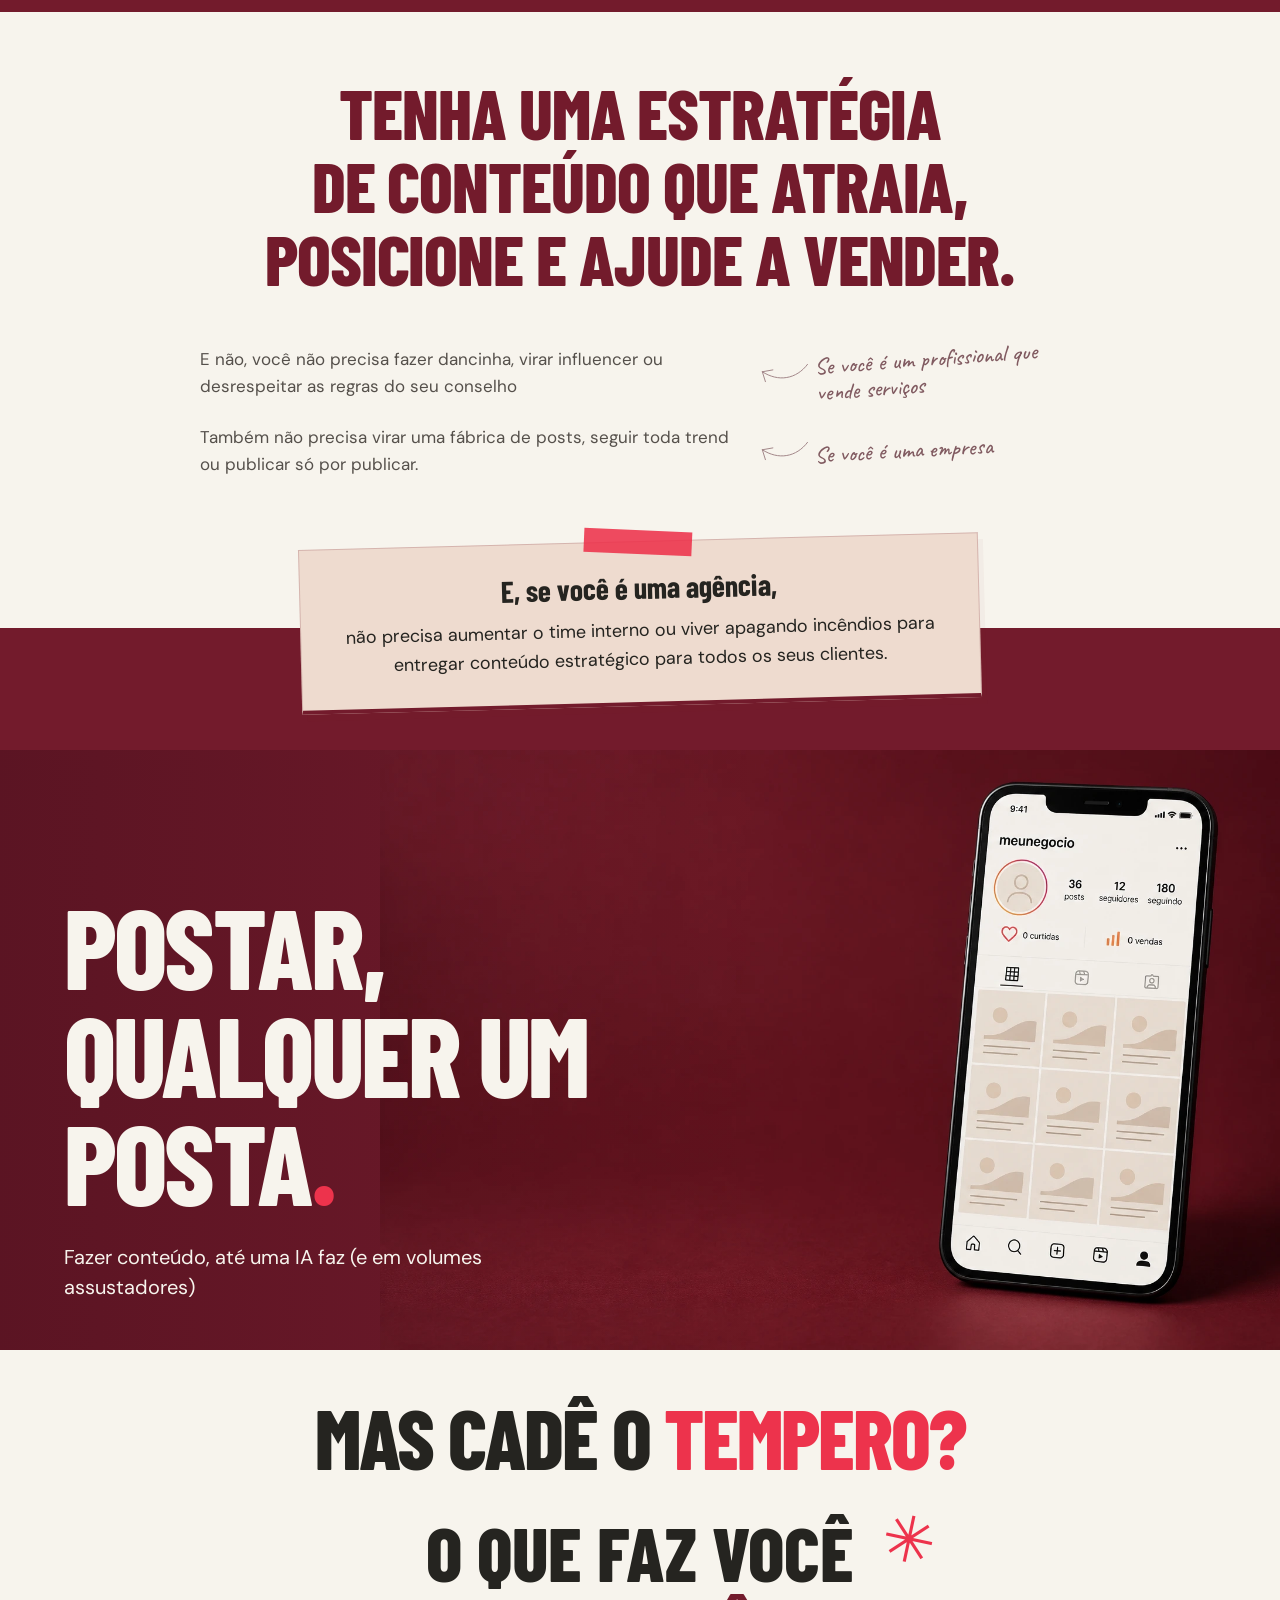
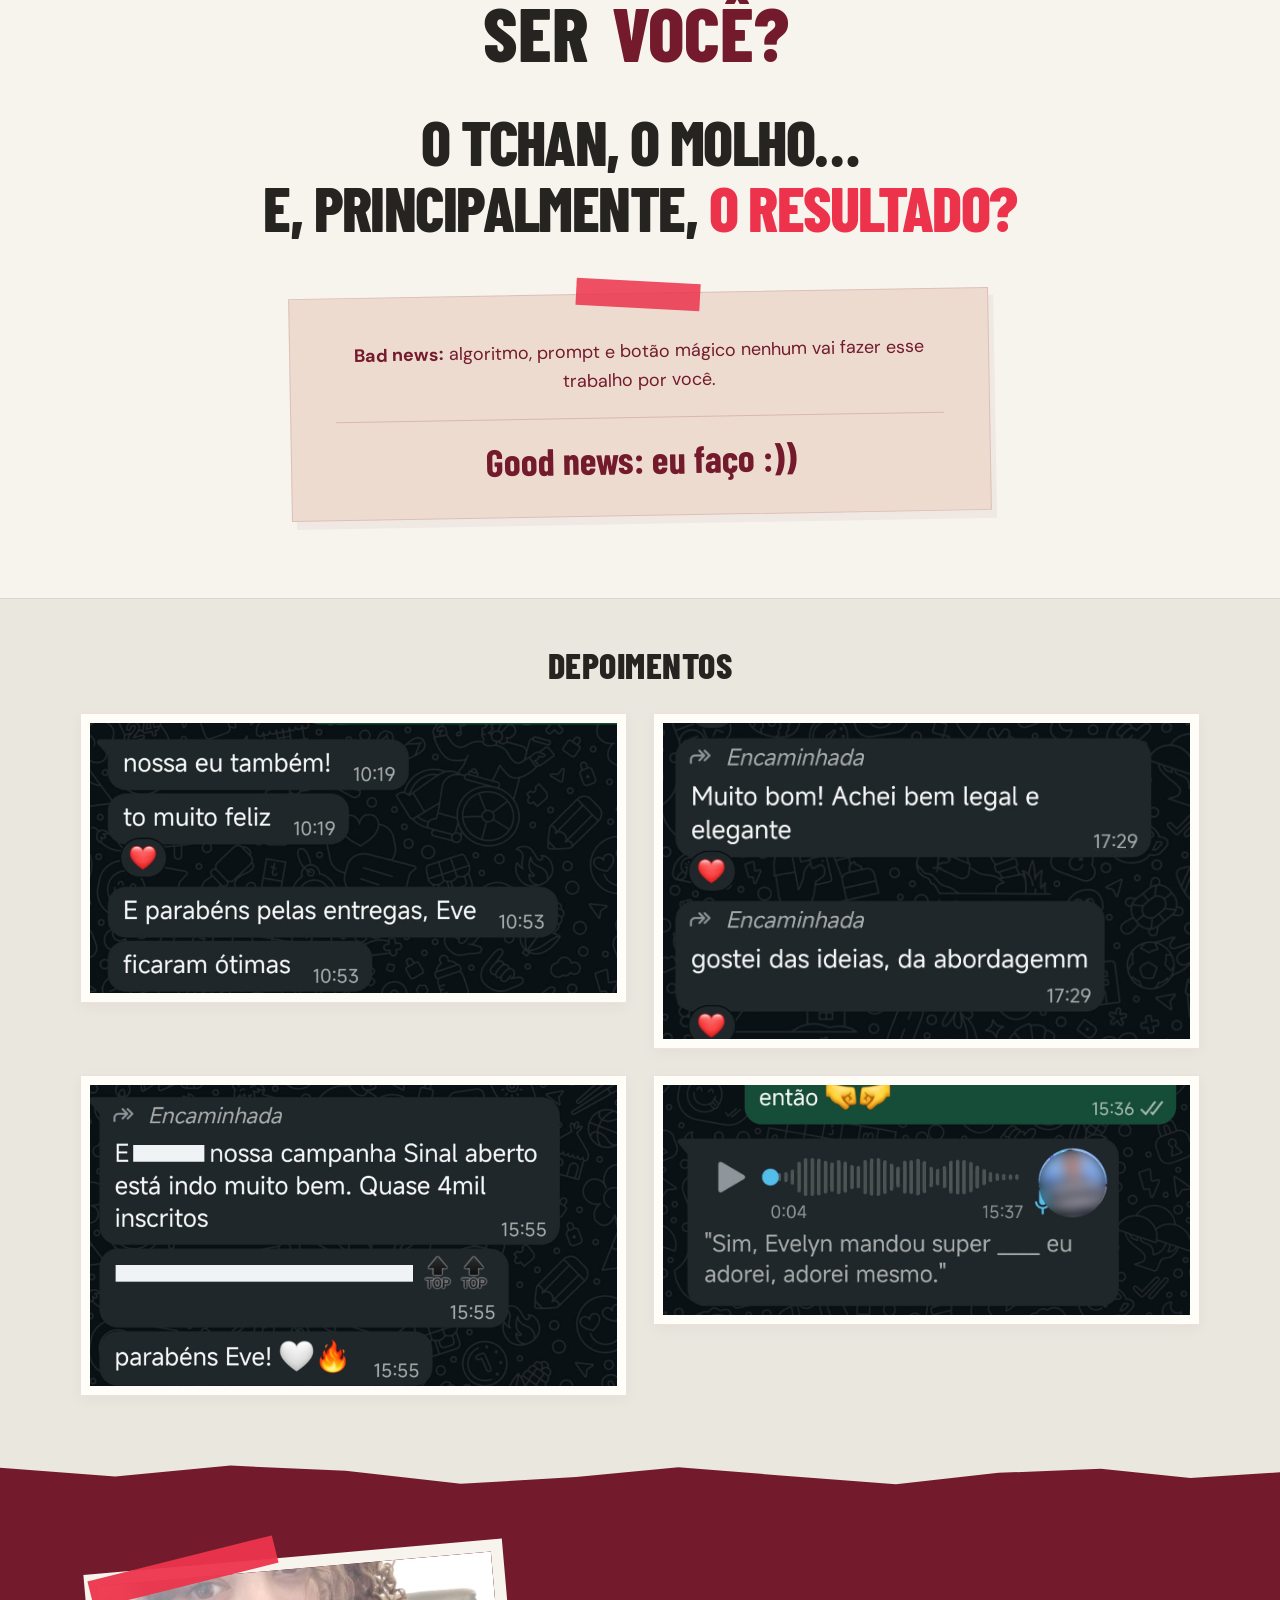
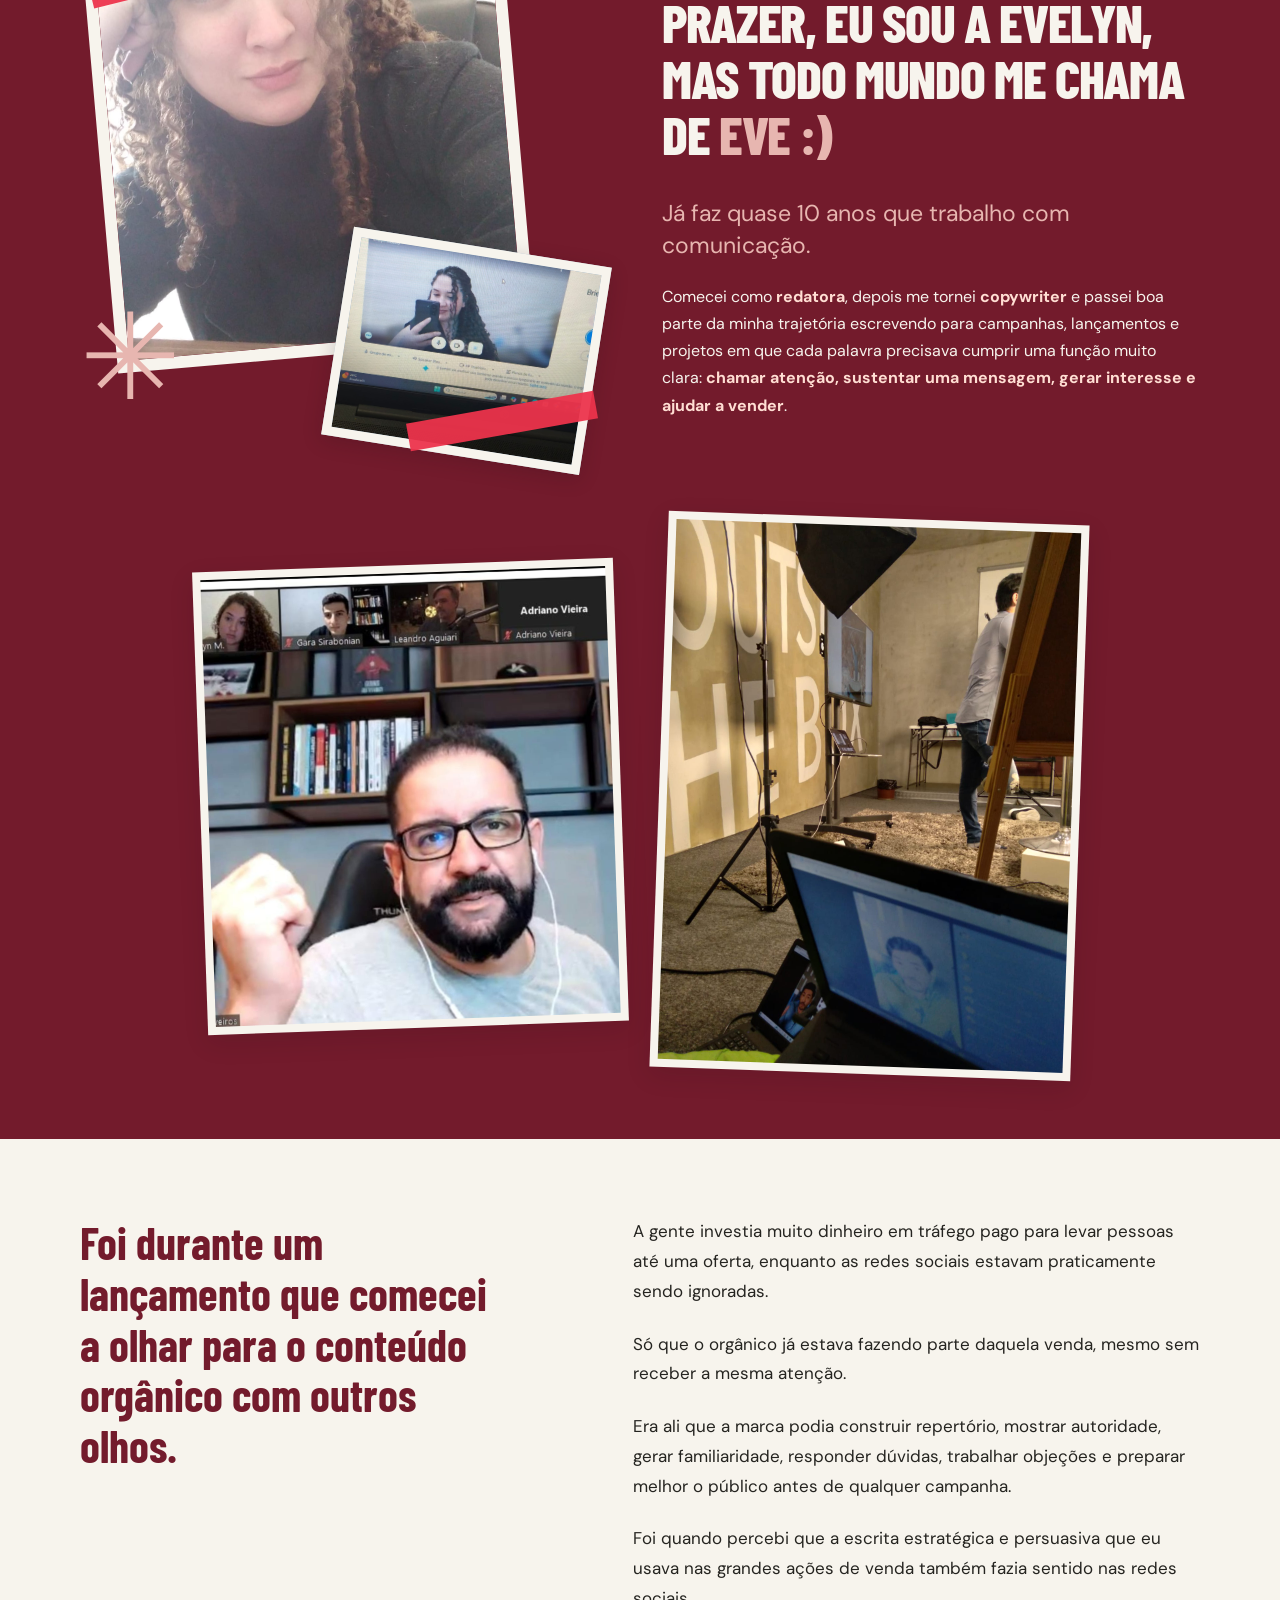
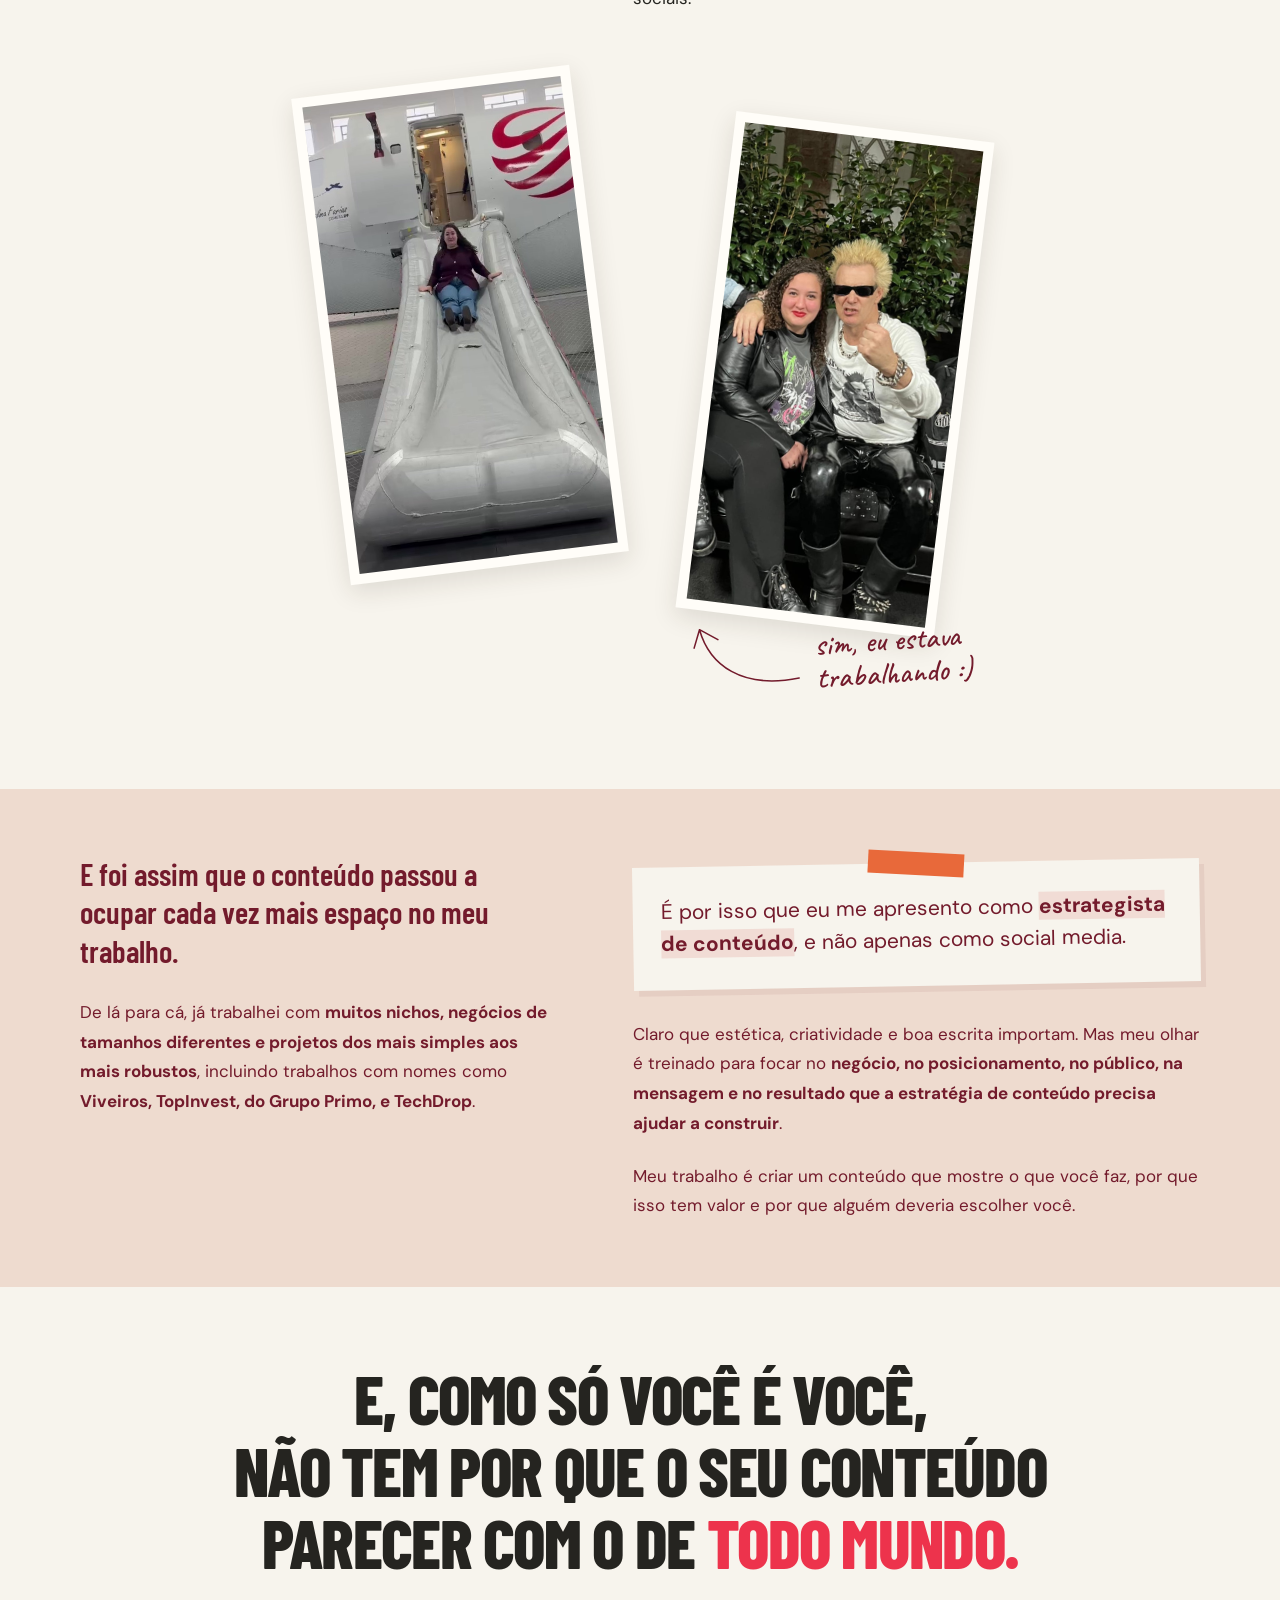
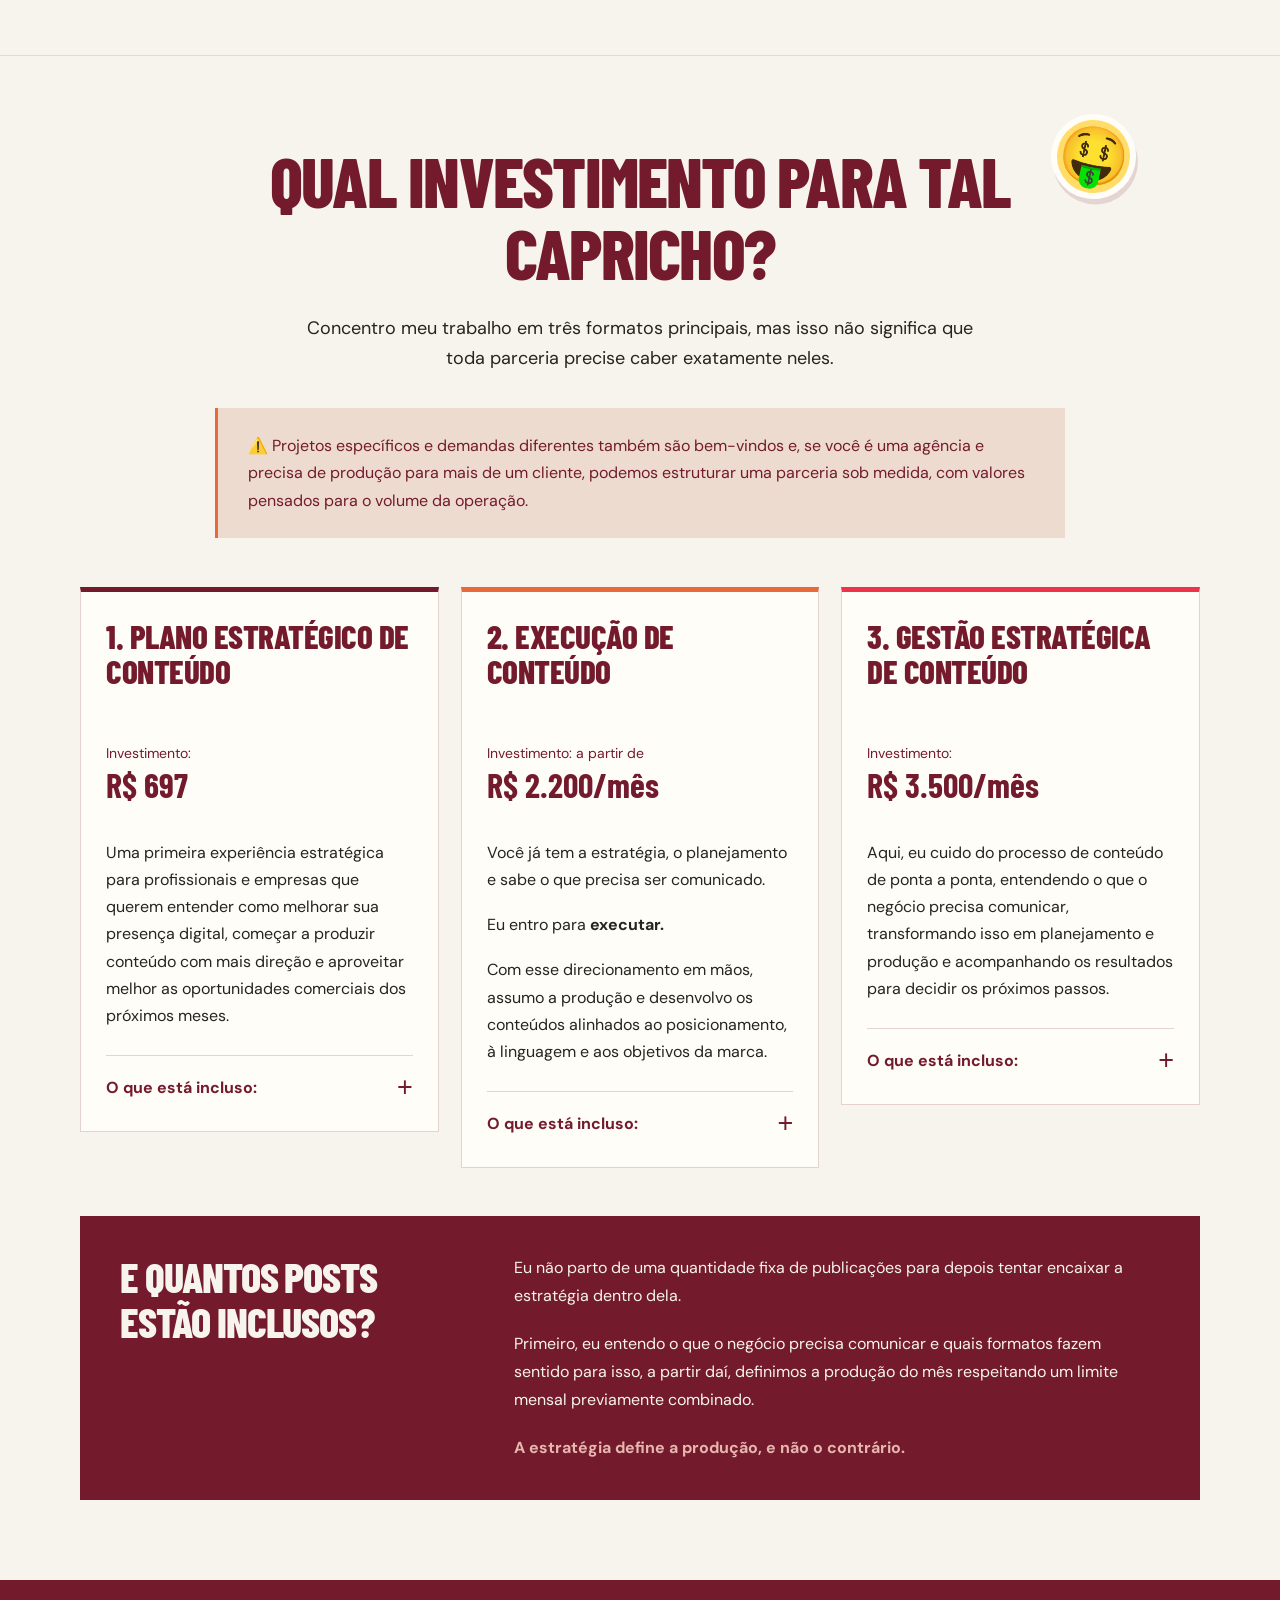
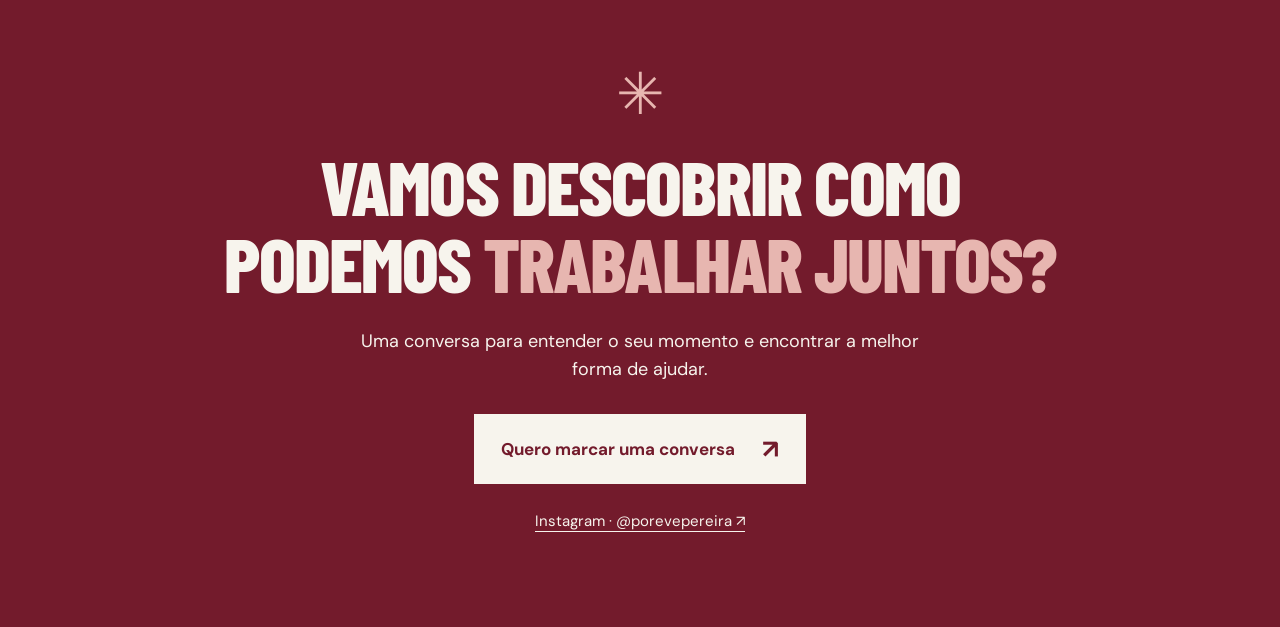
==== commit fc4533b5: "Remove seção de exemplos de trabalhos" ====
--- a/index.html
+++ b/index.html
@@ -85,24 +85,6 @@
 <p data-copy>Meu trabalho é criar um conteúdo que mostre o que você faz, por que isso tem valor e por que alguém deveria escolher você.</p>
 </div></div></section>
 <section class="statement"><p data-copy>E, como só você é você,<br> não tem por que o seu conteúdo<br> parecer com o de <span>todo mundo.</span></p></section>
-<section class="portfolio portfolio-expanded" id="trabalhos" aria-labelledby="portfolio-title"><div class="container">
-<h2 id="portfolio-title" data-copy>Você pode espiar um pouquinho do meu trabalho</h2>
-<div class="work-carousel" role="region" aria-roledescription="carrossel" aria-label="Carrossel completo do Instagram">
-<div class="carousel-track" id="portfolio-track" tabindex="0" aria-label="Artes do carrossel; use as setas para navegar">
-<figure class="carousel-slide" role="group" aria-roledescription="slide" aria-label="1 de 10"><a href="assets/carrossel-01.webp" target="_blank" rel="noopener"><img src="assets/carrossel-01.webp" width="1440" height="1799" loading="lazy" decoding="async" alt="Arte 1 de 10 do carrossel de @porevepereira: Meu espeto é de pau, senhores."></a></figure>
-<figure class="carousel-slide" role="group" aria-roledescription="slide" aria-label="2 de 10"><a href="assets/carrossel-02.webp" target="_blank" rel="noopener"><img src="assets/carrossel-02.webp" width="1440" height="1799" loading="lazy" decoding="async" alt="Arte 2 de 10 do carrossel de @porevepereira."></a></figure>
-<figure class="carousel-slide" role="group" aria-roledescription="slide" aria-label="3 de 10"><a href="assets/carrossel-03.webp" target="_blank" rel="noopener"><img src="assets/carrossel-03.webp" width="1440" height="1799" loading="lazy" decoding="async" alt="Arte 3 de 10 do carrossel de @porevepereira."></a></figure>
-<figure class="carousel-slide" role="group" aria-roledescription="slide" aria-label="4 de 10"><a href="assets/carrossel-04.webp" target="_blank" rel="noopener"><img src="assets/carrossel-04.webp" width="1440" height="1799" loading="lazy" decoding="async" alt="Arte 4 de 10 do carrossel de @porevepereira."></a></figure>
-<figure class="carousel-slide" role="group" aria-roledescription="slide" aria-label="5 de 10"><a href="assets/carrossel-05.webp" target="_blank" rel="noopener"><img src="assets/carrossel-05.webp" width="1440" height="1799" loading="lazy" decoding="async" alt="Arte 5 de 10 do carrossel de @porevepereira."></a></figure>
-<figure class="carousel-slide" role="group" aria-roledescription="slide" aria-label="6 de 10"><a href="assets/carrossel-06.webp" target="_blank" rel="noopener"><img src="assets/carrossel-06.webp" width="1440" height="1799" loading="lazy" decoding="async" alt="Arte 6 de 10 do carrossel de @porevepereira."></a></figure>
-<figure class="carousel-slide" role="group" aria-roledescription="slide" aria-label="7 de 10"><a href="assets/carrossel-07.webp" target="_blank" rel="noopener"><img src="assets/carrossel-07.webp" width="1440" height="1799" loading="lazy" decoding="async" alt="Arte 7 de 10 do carrossel de @porevepereira."></a></figure>
-<figure class="carousel-slide" role="group" aria-roledescription="slide" aria-label="8 de 10"><a href="assets/carrossel-08.webp" target="_blank" rel="noopener"><img src="assets/carrossel-08.webp" width="1440" height="1799" loading="lazy" decoding="async" alt="Arte 8 de 10 do carrossel de @porevepereira."></a></figure>
-<figure class="carousel-slide" role="group" aria-roledescription="slide" aria-label="9 de 10"><a href="assets/carrossel-09.webp" target="_blank" rel="noopener"><img src="assets/carrossel-09.webp" width="1440" height="1799" loading="lazy" decoding="async" alt="Arte 9 de 10 do carrossel de @porevepereira."></a></figure>
-<figure class="carousel-slide" role="group" aria-roledescription="slide" aria-label="10 de 10"><a href="assets/carrossel-10.webp" target="_blank" rel="noopener"><img src="assets/carrossel-10.webp" width="1440" height="1799" loading="lazy" decoding="async" alt="Arte 10 de 10 do carrossel de @porevepereira."></a></figure>
-</div>
-<div class="carousel-controls"><button type="button" class="carousel-prev" aria-label="Ver artes anteriores" aria-controls="portfolio-track" disabled>←</button><span class="carousel-count" aria-live="polite">1–3 / 10</span><button type="button" class="carousel-next" aria-label="Ver próximas artes" aria-controls="portfolio-track">→</button></div>
-</div>
-<div class="portfolio-grid portfolio-artworks" role="group" aria-label="Artes de direito previdenciário e tecnologia para advocacia"><a class="portfolio-artwork" href="assets/previdenciario-01.png" target="_blank" rel="noopener"><img src="assets/previdenciario-01.png" width="1080" height="1350" loading="lazy" decoding="async" alt="Trabalhou a vida toda. Por que recebe tão pouco?"></a><a class="portfolio-artwork" href="assets/previdenciario-03.png" target="_blank" rel="noopener"><img src="assets/previdenciario-03.png" width="1080" height="1350" loading="lazy" decoding="async" alt="Tem emprego na carteira que sumiu do INSS?"></a><a class="portfolio-artwork" href="assets/previdenciario-08.png" target="_blank" rel="noopener"><img src="assets/previdenciario-08.png" width="1080" height="1350" loading="lazy" decoding="async" alt="Vai pedir revisão? Separe estes 3 documentos."></a><a class="portfolio-artwork" href="assets/tecnologia-advocacia.png" target="_blank" rel="noopener"><img src="assets/tecnologia-advocacia.png" width="458" height="492" loading="lazy" decoding="async" alt="O que a IA já consegue fazer por um escritório de advocacia (e o que ainda não consegue)?"></a></div></div></section>
 <section class="pricing" id="investimento" aria-labelledby="pricing-title"><div class="container">
 <div class="pricing-intro"><span class="money-sticker" role="img" aria-label="Olhos no din din">🤑</span><h2 id="pricing-title" data-copy>Qual investimento para tal capricho?</h2>
 <p data-copy>Concentro meu trabalho em três formatos principais, mas isso não significa que toda parceria precise caber exatamente neles.</p></div>
@@ -175,4 +157,4 @@
 <p>Uma conversa para entender o seu momento e encontrar a melhor forma de ajudar.</p>
 <a class="meeting-button" href="https://wa.me/5541997163581" target="_blank" rel="noopener">Quero marcar uma conversa <span aria-hidden="true">↗</span></a><a class="instagram-link" href="https://www.instagram.com/porevepereira/" target="_blank" rel="noopener">Instagram · @porevepereira ↗</a>
 </div></section>
-<script src="portfolio.js" defer></script></main></body></html>+</main></body></html>
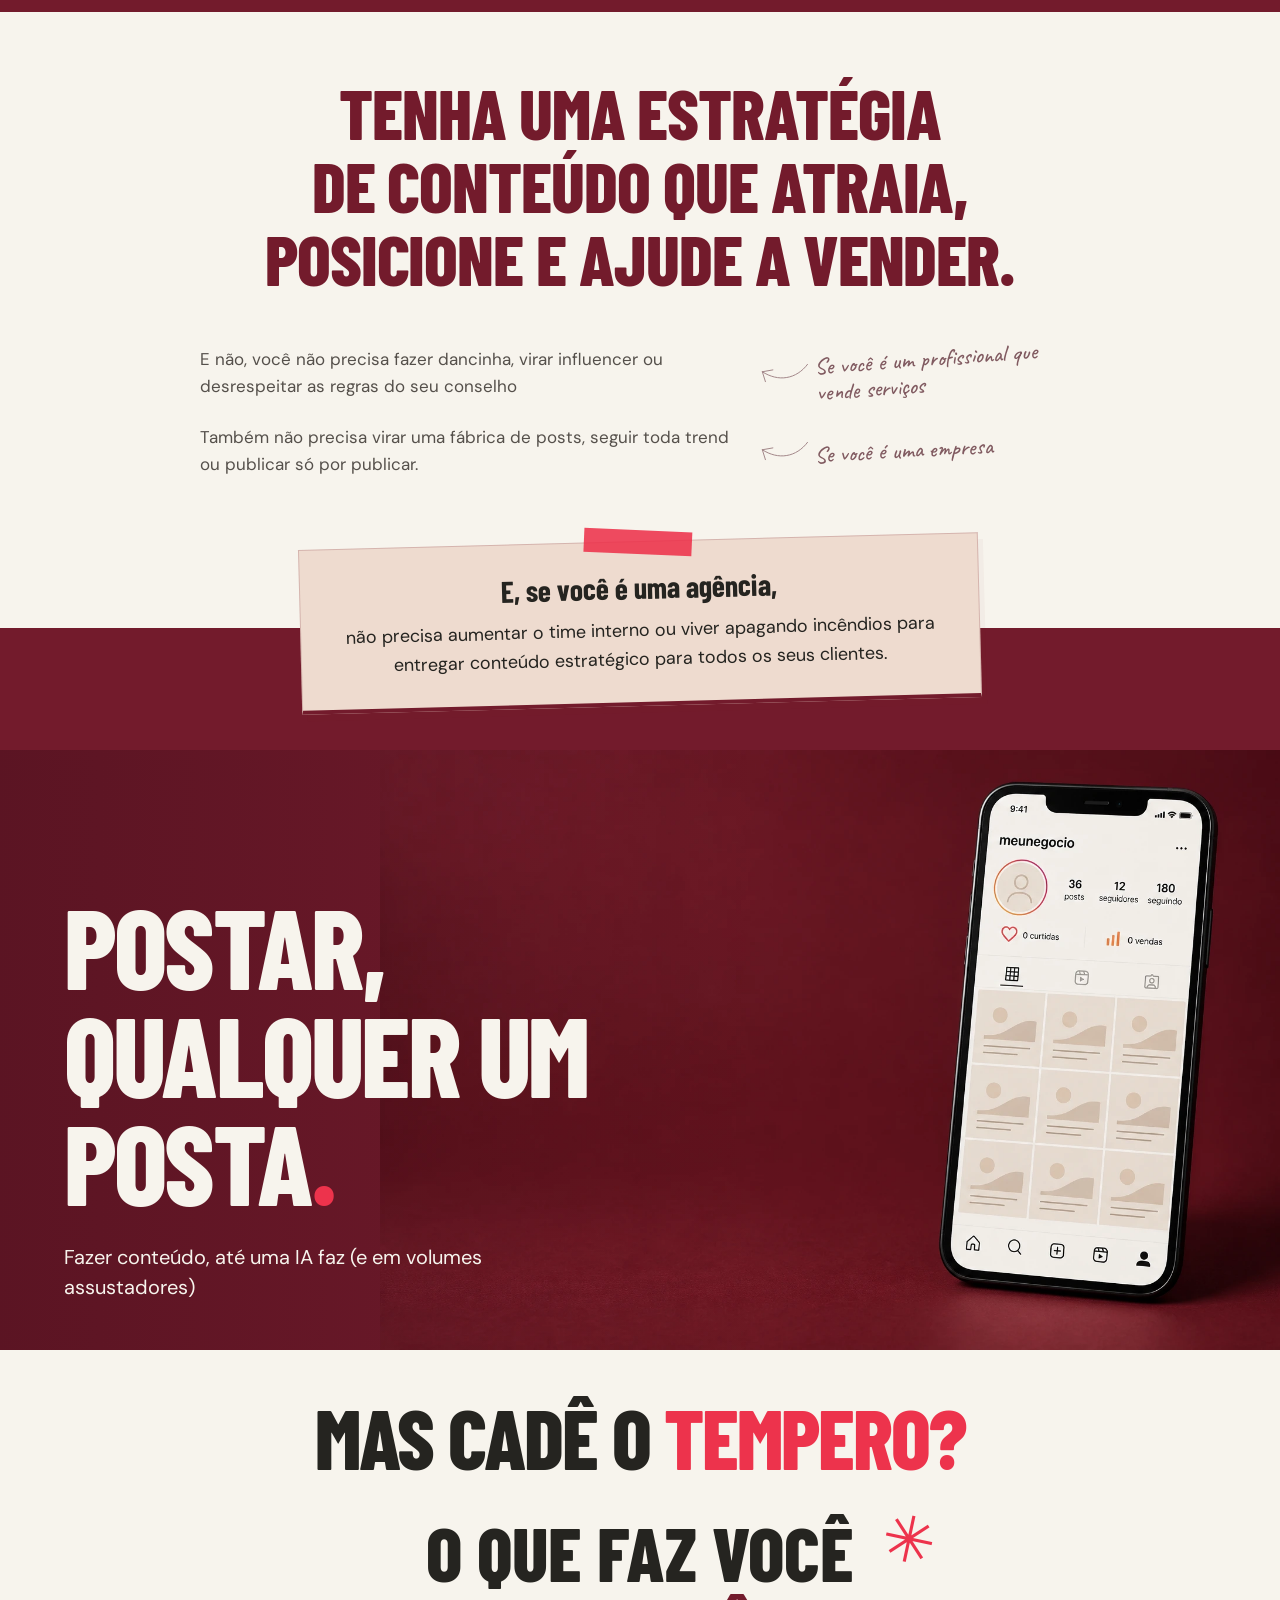
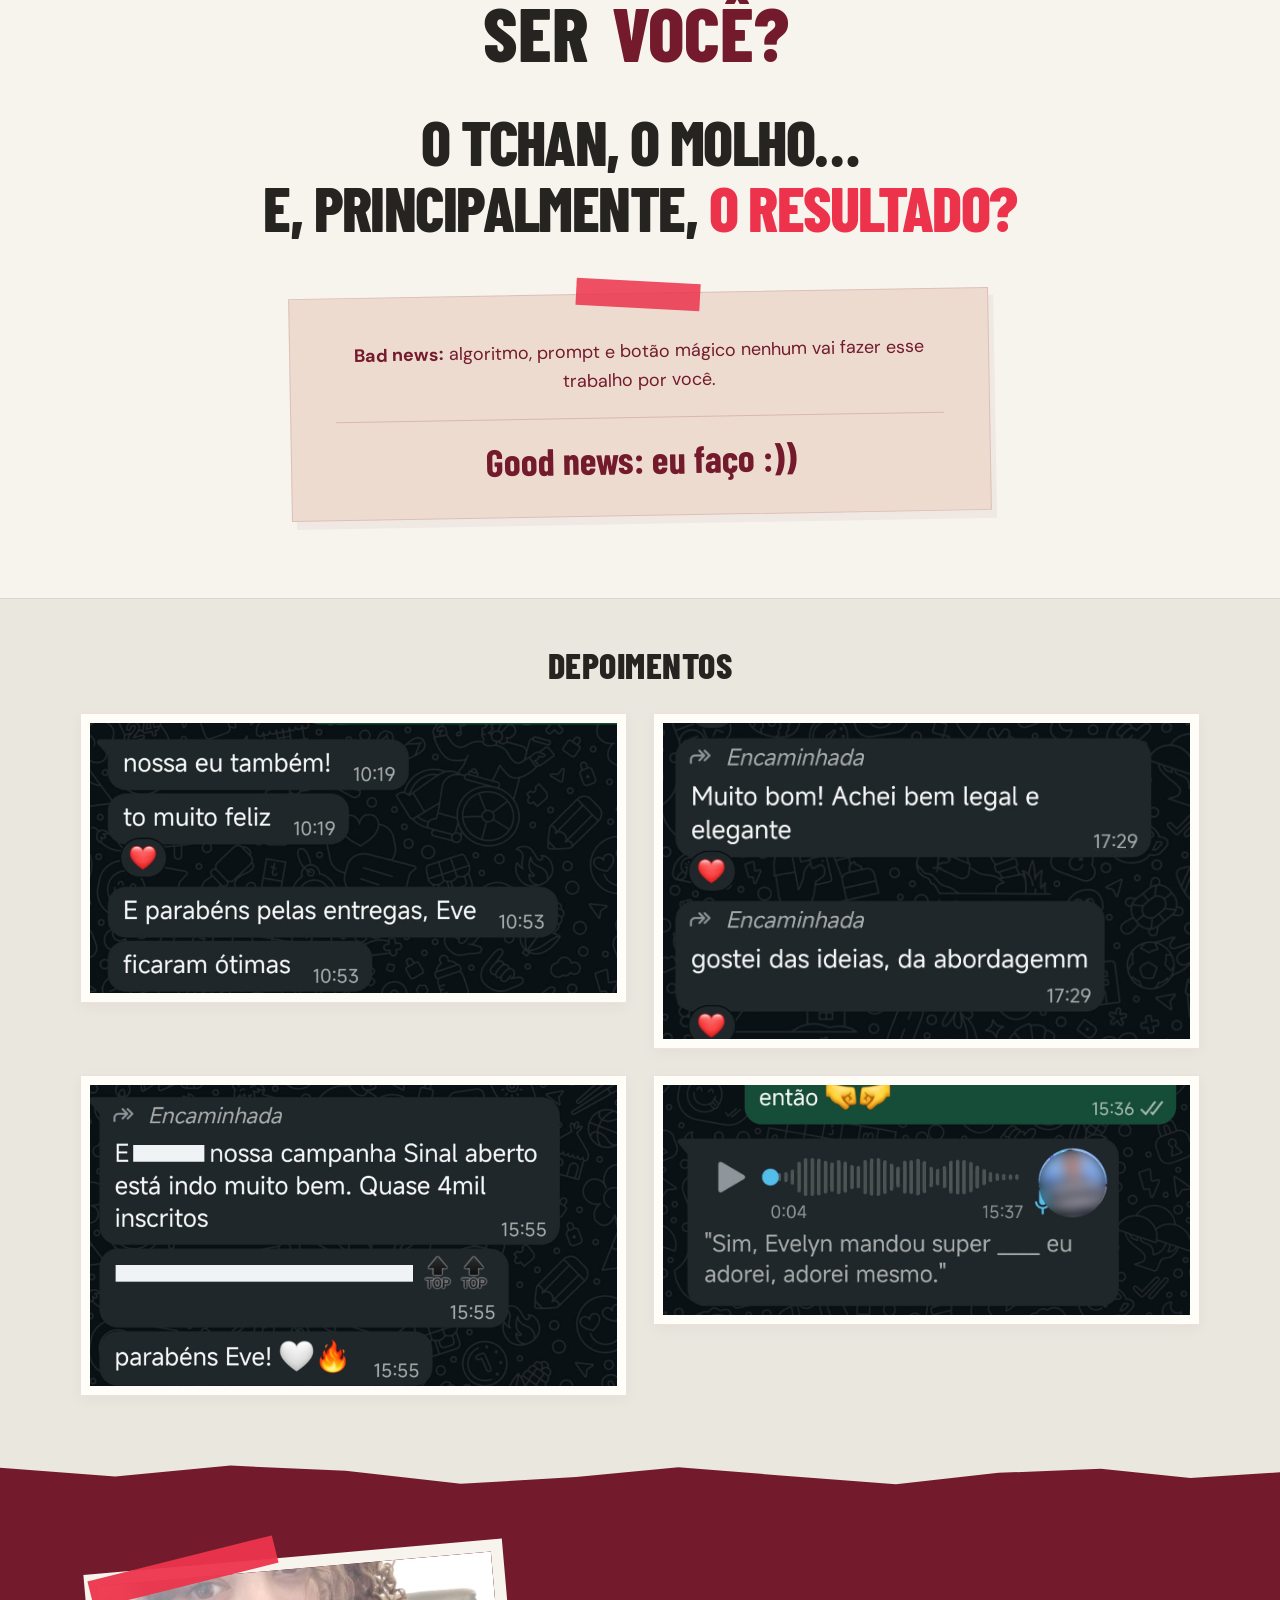
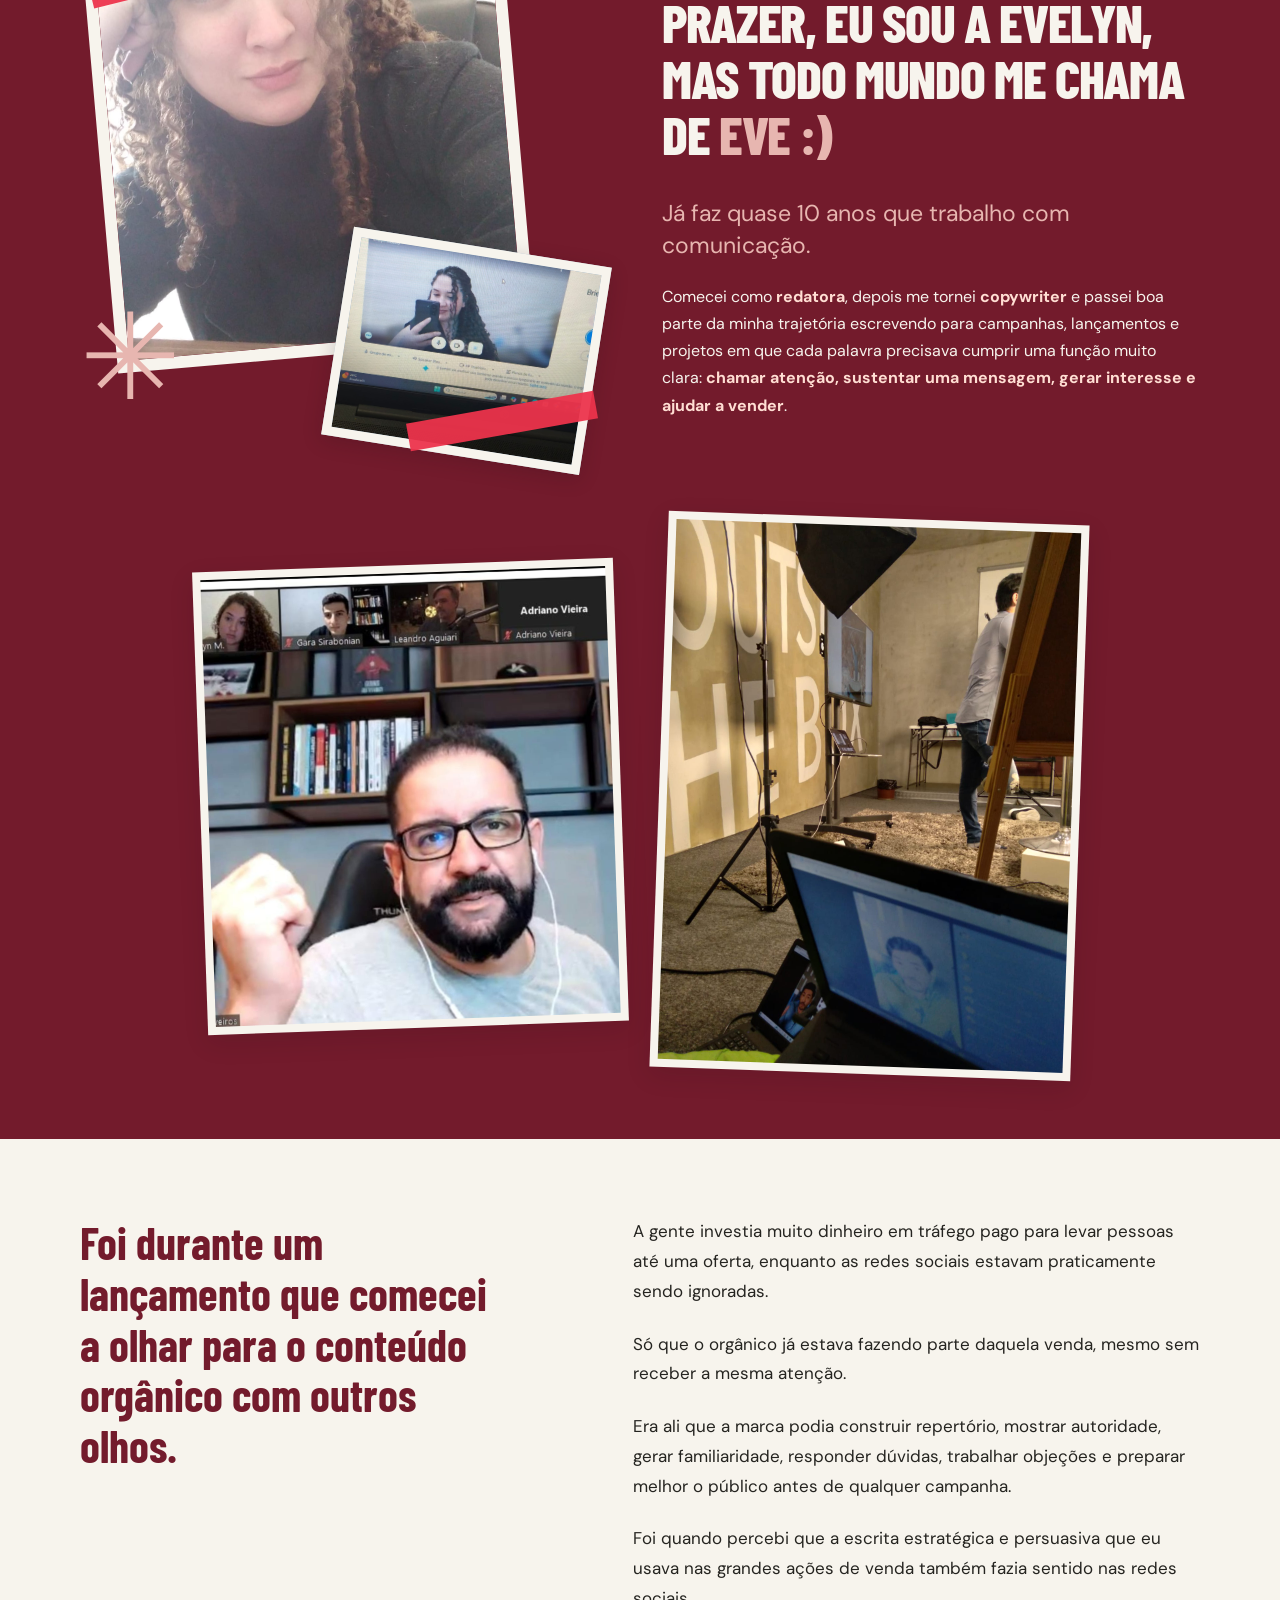
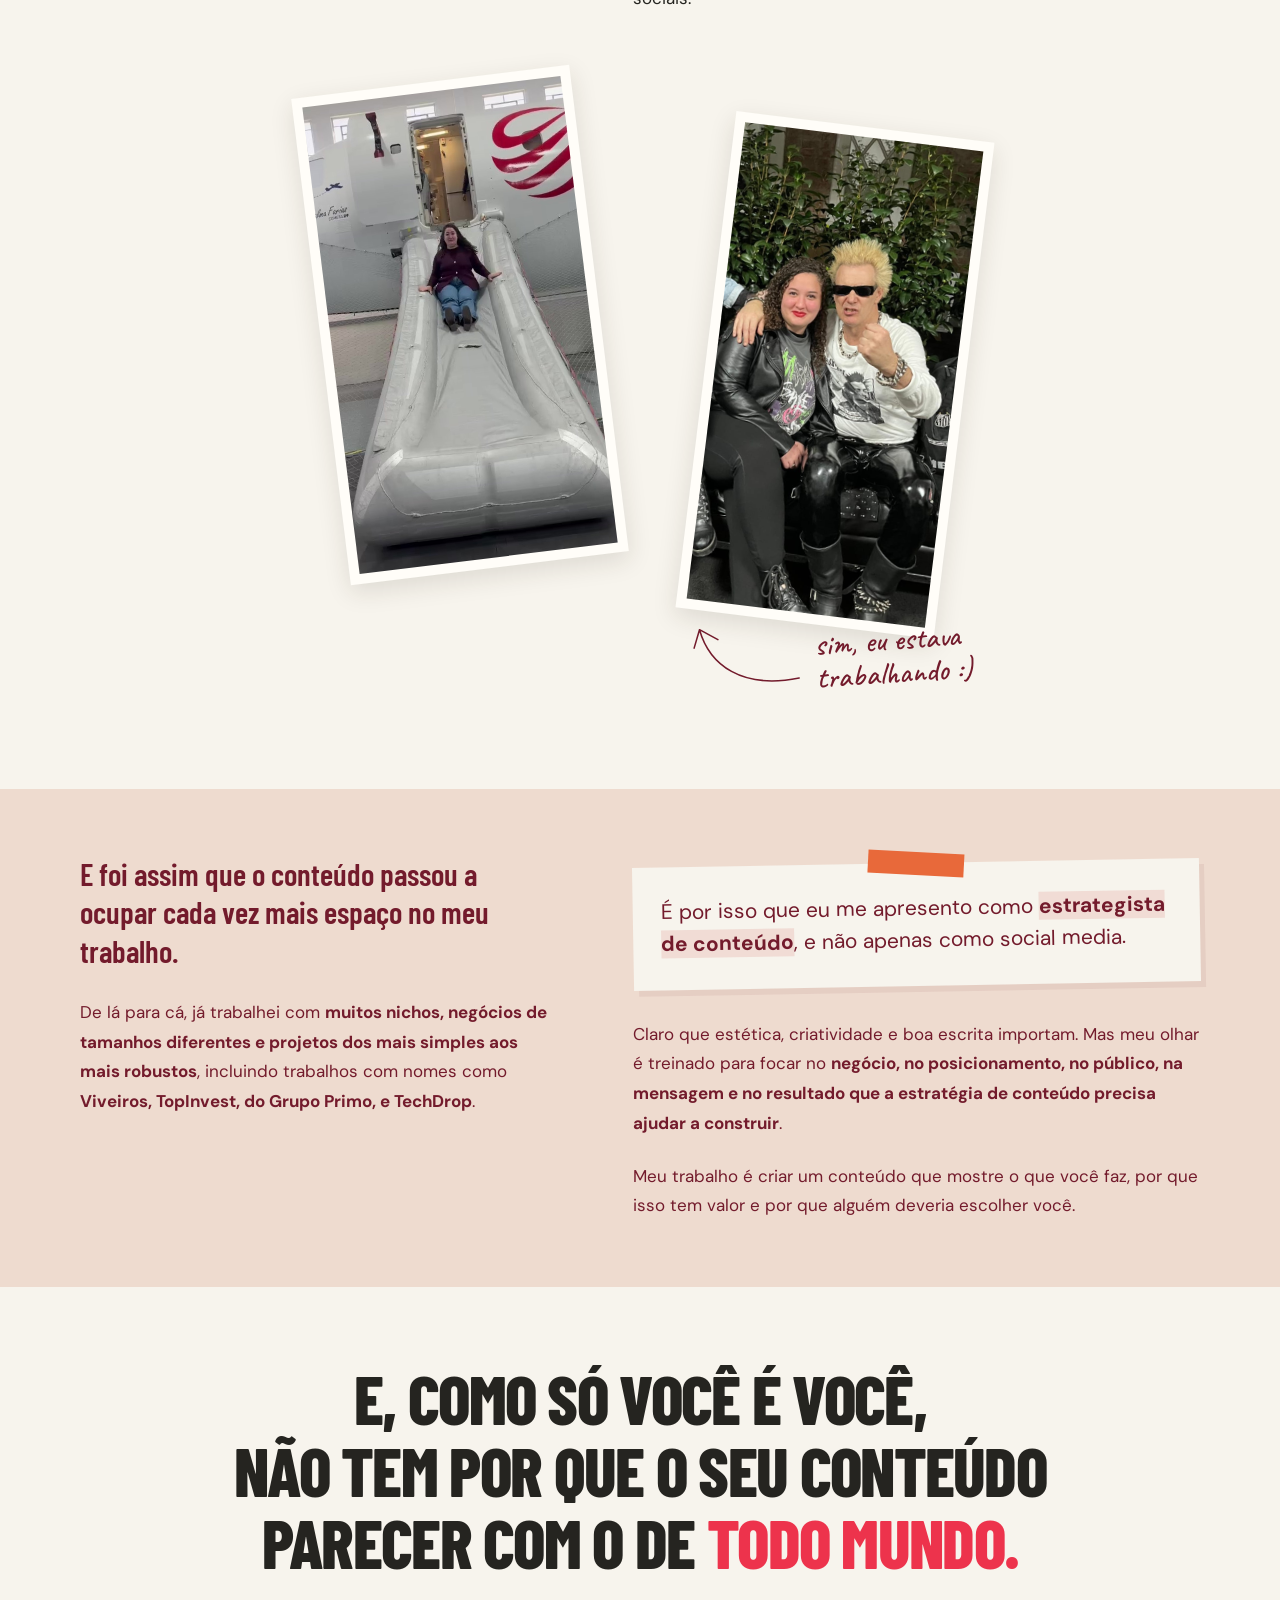
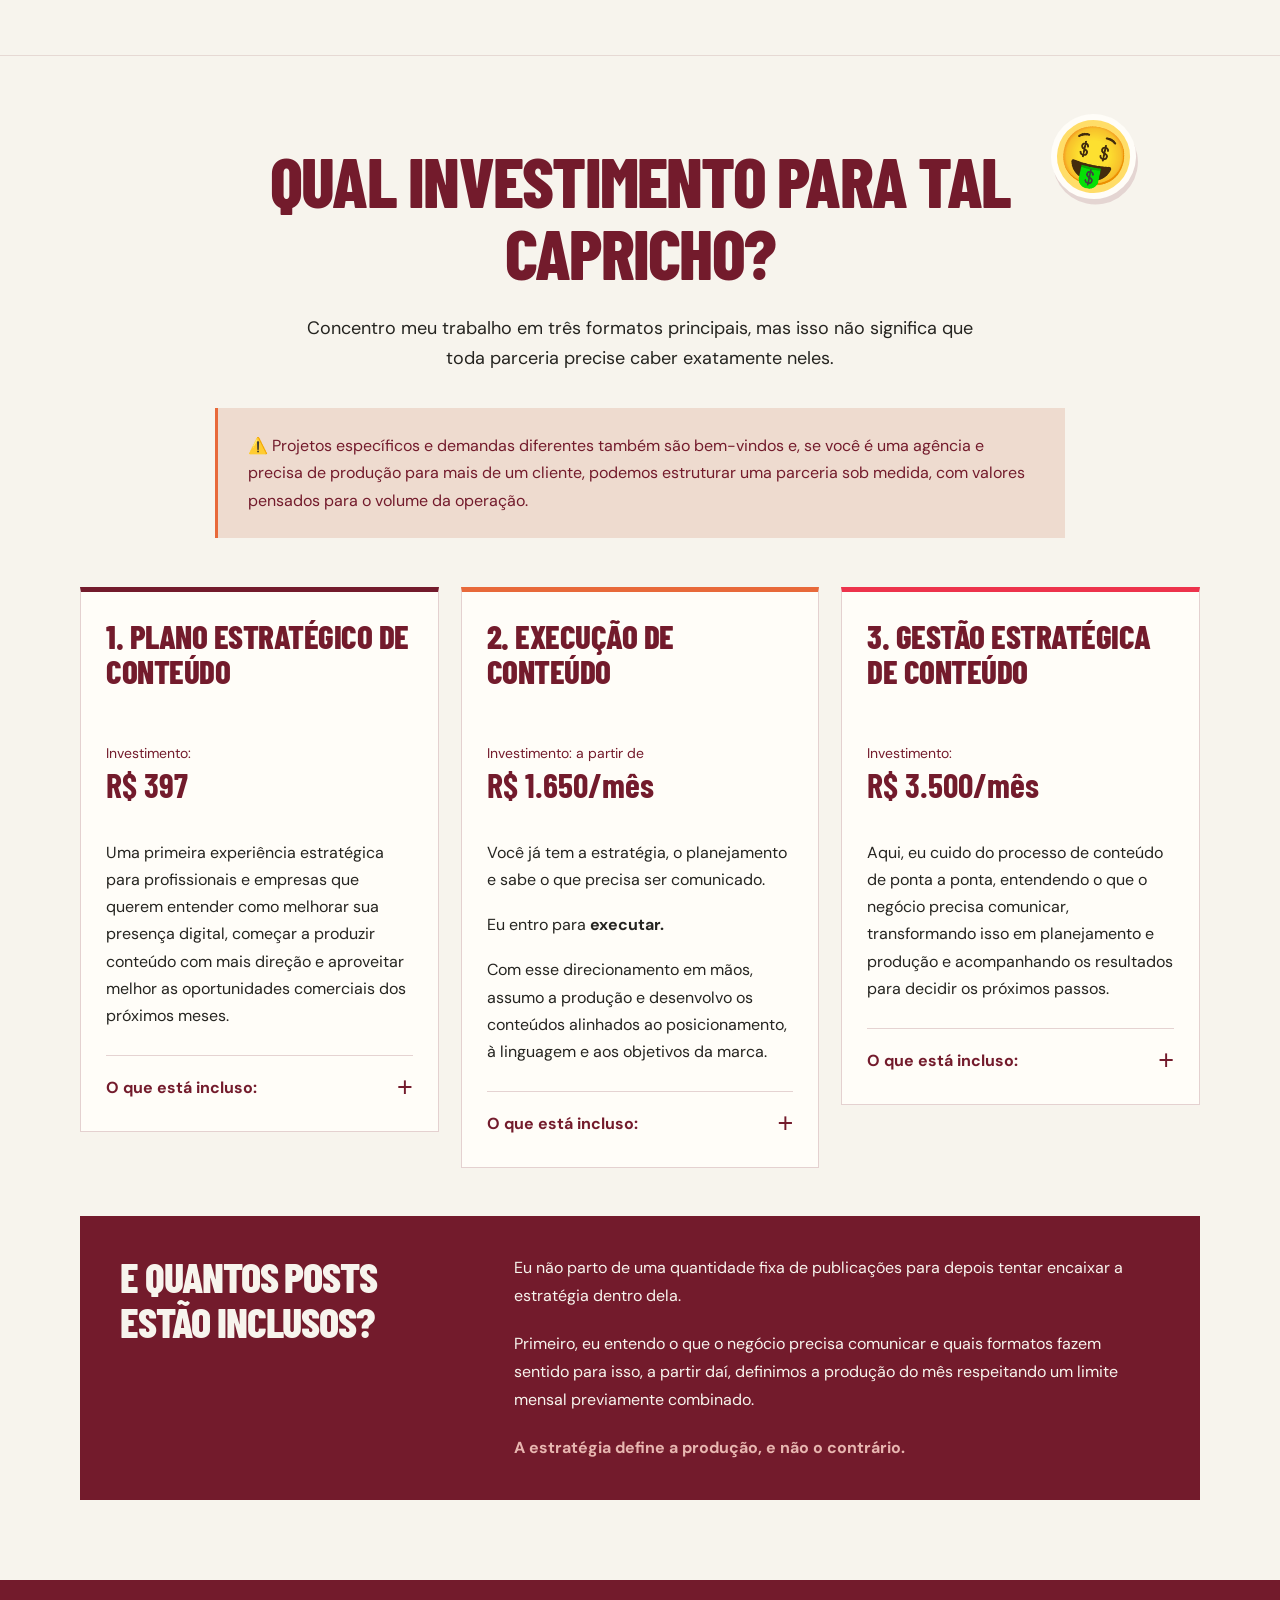
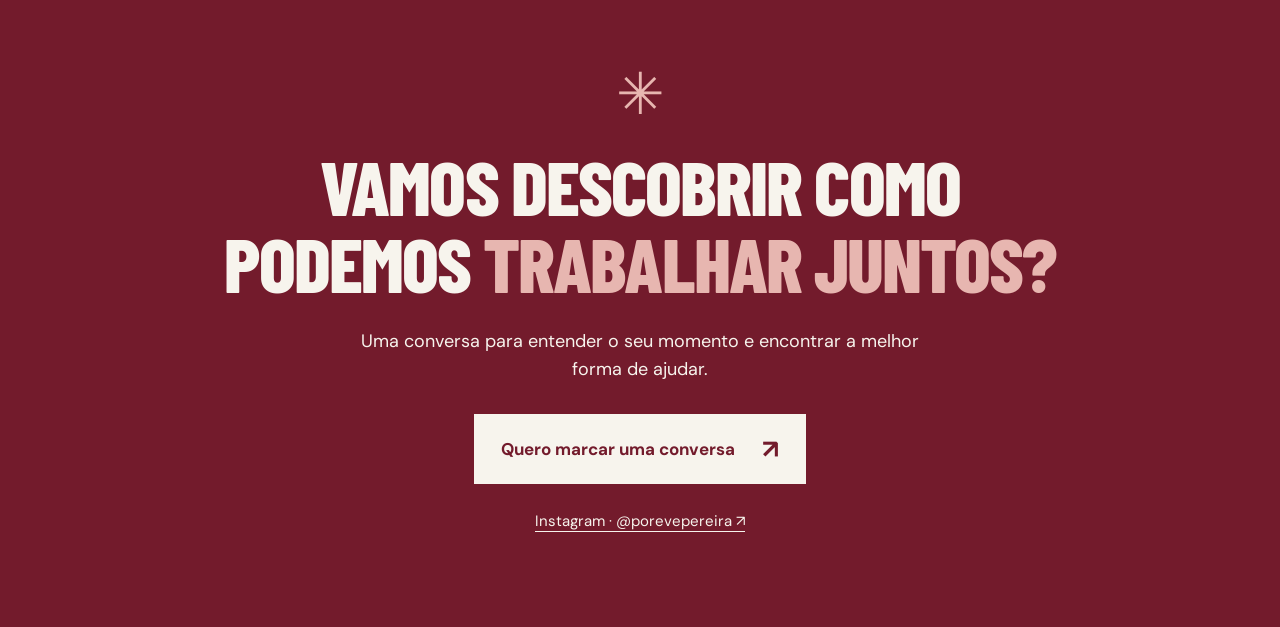
==== commit 86492170: "Atualiza investimentos e inclui stories e edição de vídeos na gestão Replaced HTML entities with the" ====
--- a/index.html
+++ b/index.html
@@ -92,7 +92,7 @@
 <div class="pricing-grid">
 <article class="plan">
 <h3 data-copy>1. Plano Estratégico de Conteúdo</h3>
-<p class="plan-price" data-copy>Investimento: <strong>R$ 697</strong></p>
+<p class="plan-price" data-copy>Investimento: <strong>R$ 397</strong></p>
 <p data-copy>Uma primeira experiência estratégica para profissionais e empresas que querem entender como melhorar sua presença digital, começar a produzir conteúdo com mais direção e aproveitar melhor as oportunidades comerciais dos próximos meses.</p>
 <details class="plan-details"><summary data-copy>O que está incluso:</summary>
 <ul>
@@ -108,7 +108,7 @@
 </details></article>
 <article class="plan">
 <h3 data-copy>2. Execução de Conteúdo</h3>
-<p class="plan-price" data-copy>Investimento: <span>a partir de</span> <strong>R$ 2.200/mês</strong></p>
+<p class="plan-price" data-copy>Investimento: <span>a partir de</span> <strong>R$ 1.650/mês</strong></p>
 <p data-copy>Você já tem a estratégia, o planejamento e sabe o que precisa ser comunicado.</p>
 <p data-copy>Eu entro para <strong>executar.</strong></p>
 <p data-copy>Com esse direcionamento em mãos, assumo a produção e desenvolvo os conteúdos alinhados ao posicionamento, à linguagem e aos objetivos da marca.</p>
@@ -139,6 +139,8 @@
 <li data-copy>design dos conteúdos;</li>
 <li data-copy>organização do fluxo de aprovação;</li>
 <li data-copy>publicação;</li>
+<li data-copy><strong>Orientação de stories</strong><br>Sugestões para manter a conta ativa entre os posts.</li>
+<li data-copy>edição de vídeos (até 1min30, com cortes, legenda e correção de cor);</li>
 <li data-copy>acompanhamento dos resultados;</li>
 <li data-copy>identificação do que merece ser mantido, ajustado ou potencializado;</li>
 <li data-copy>ajustes estratégicos a partir dos dados;</li>
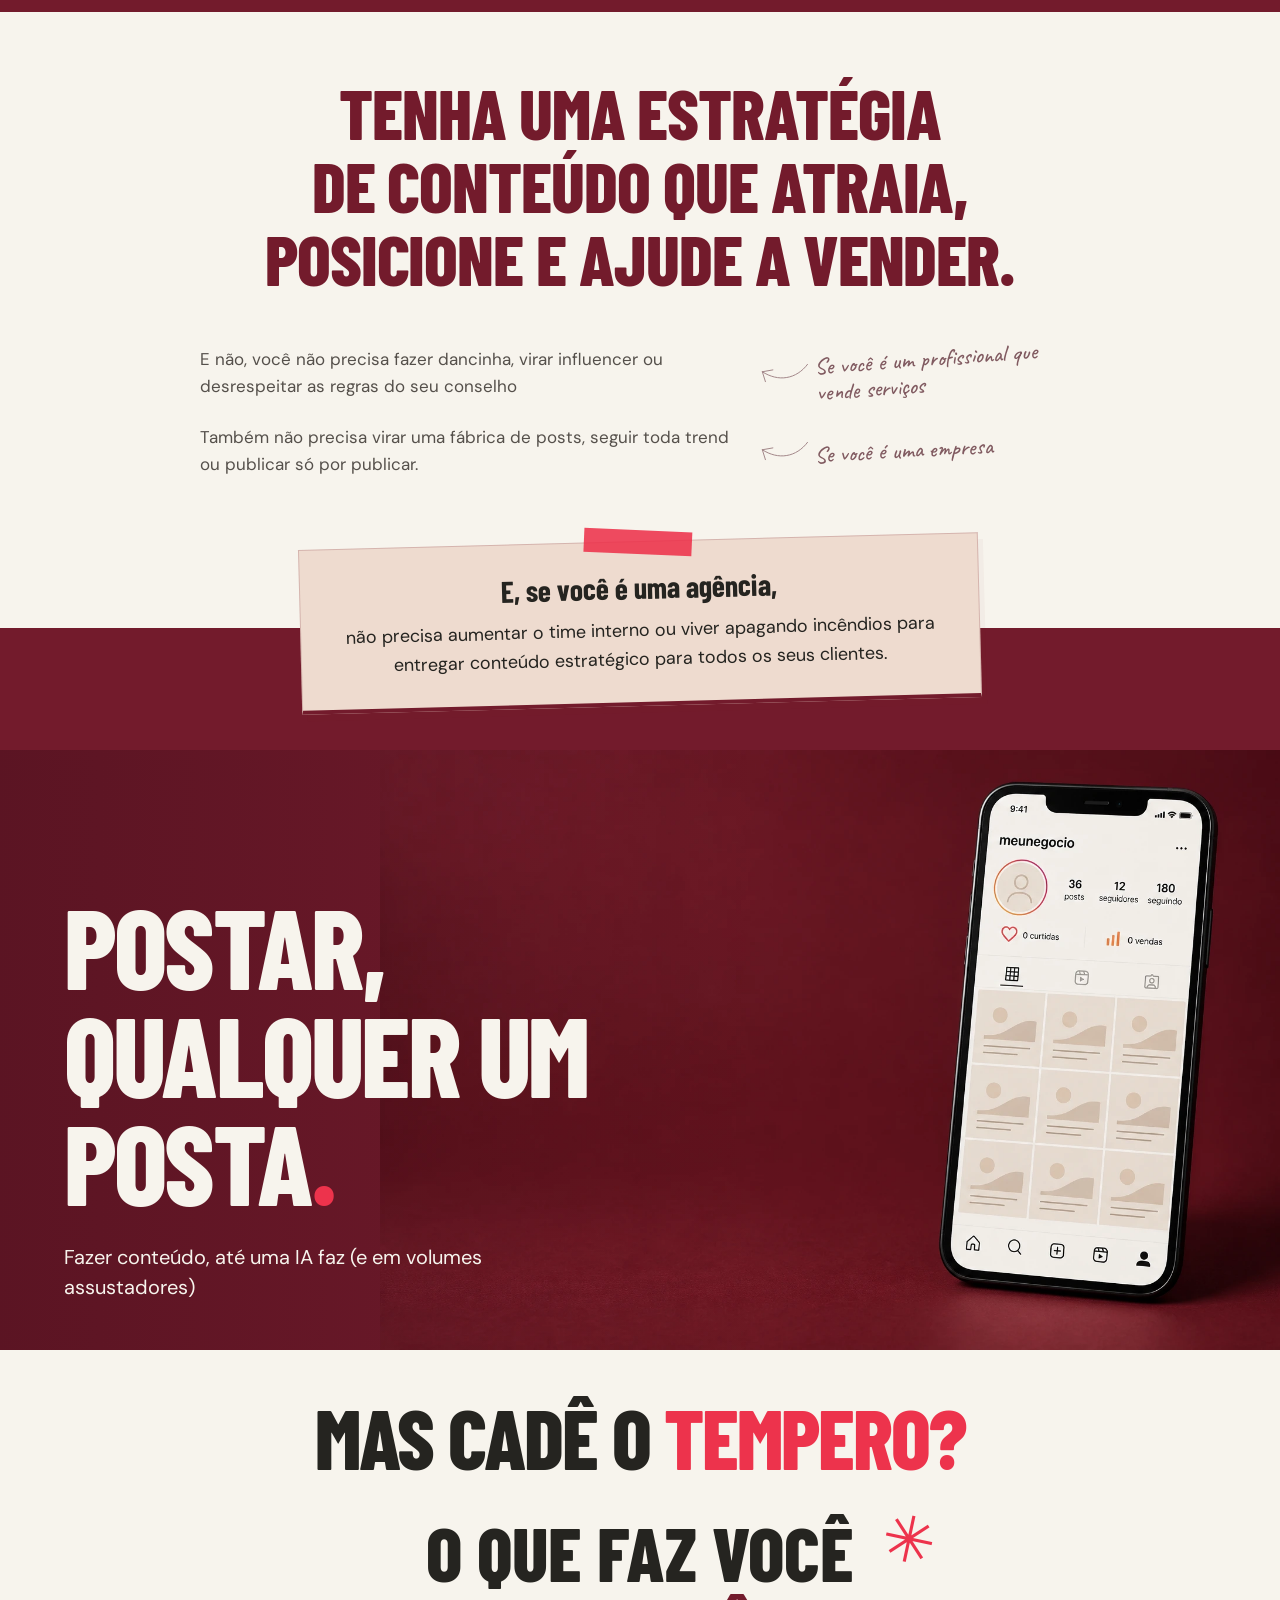
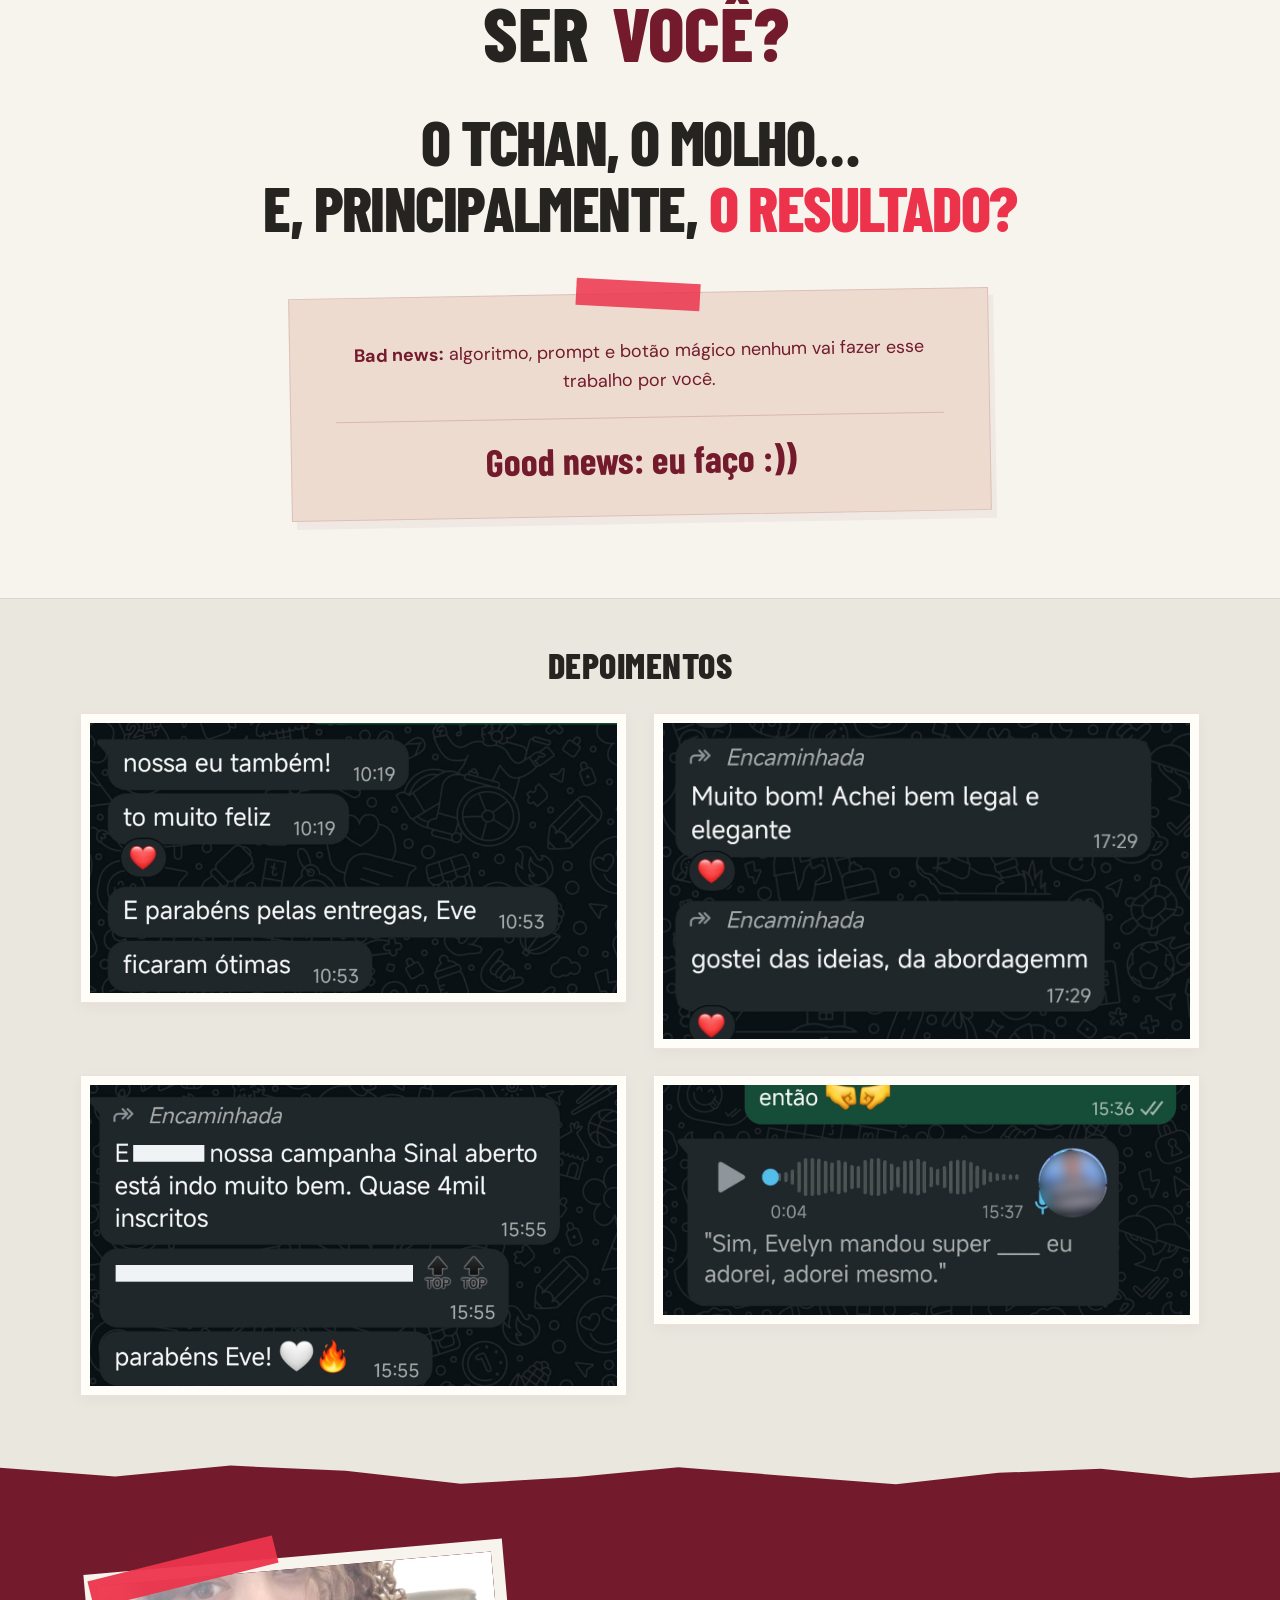
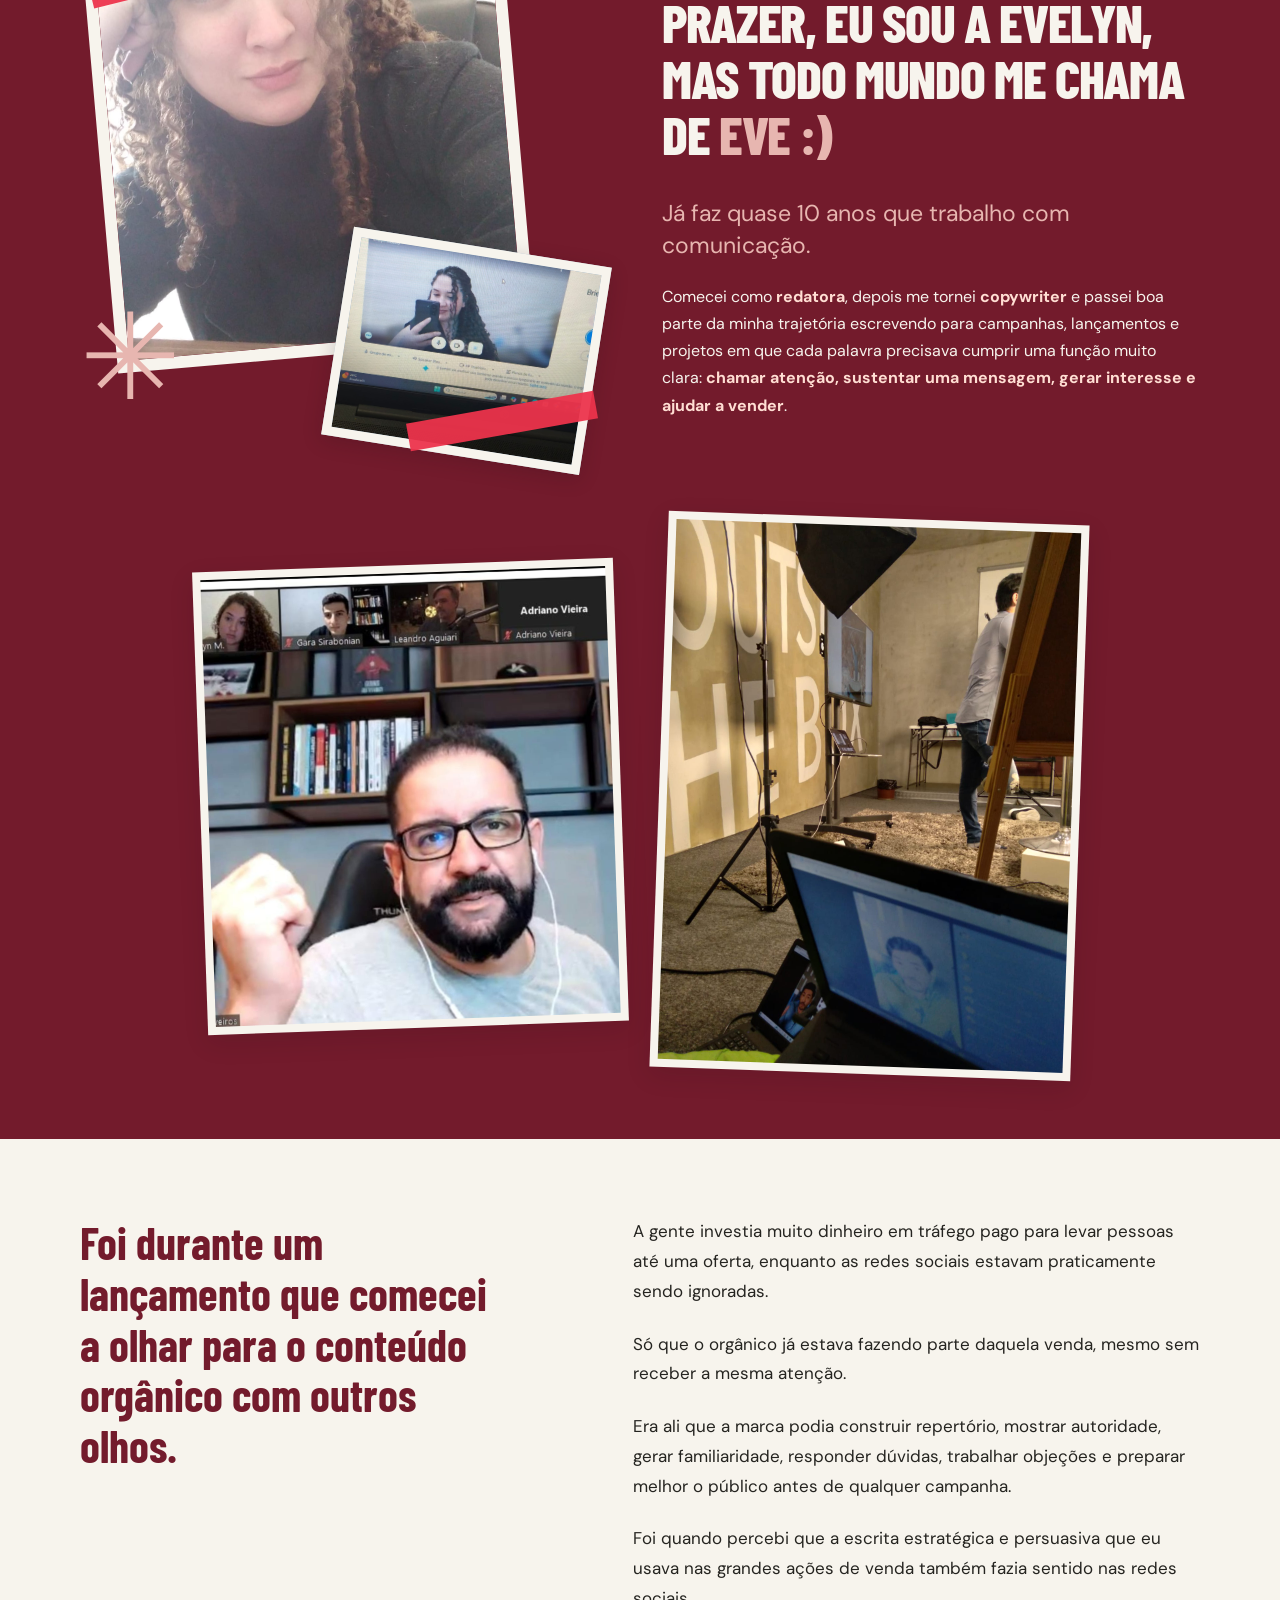
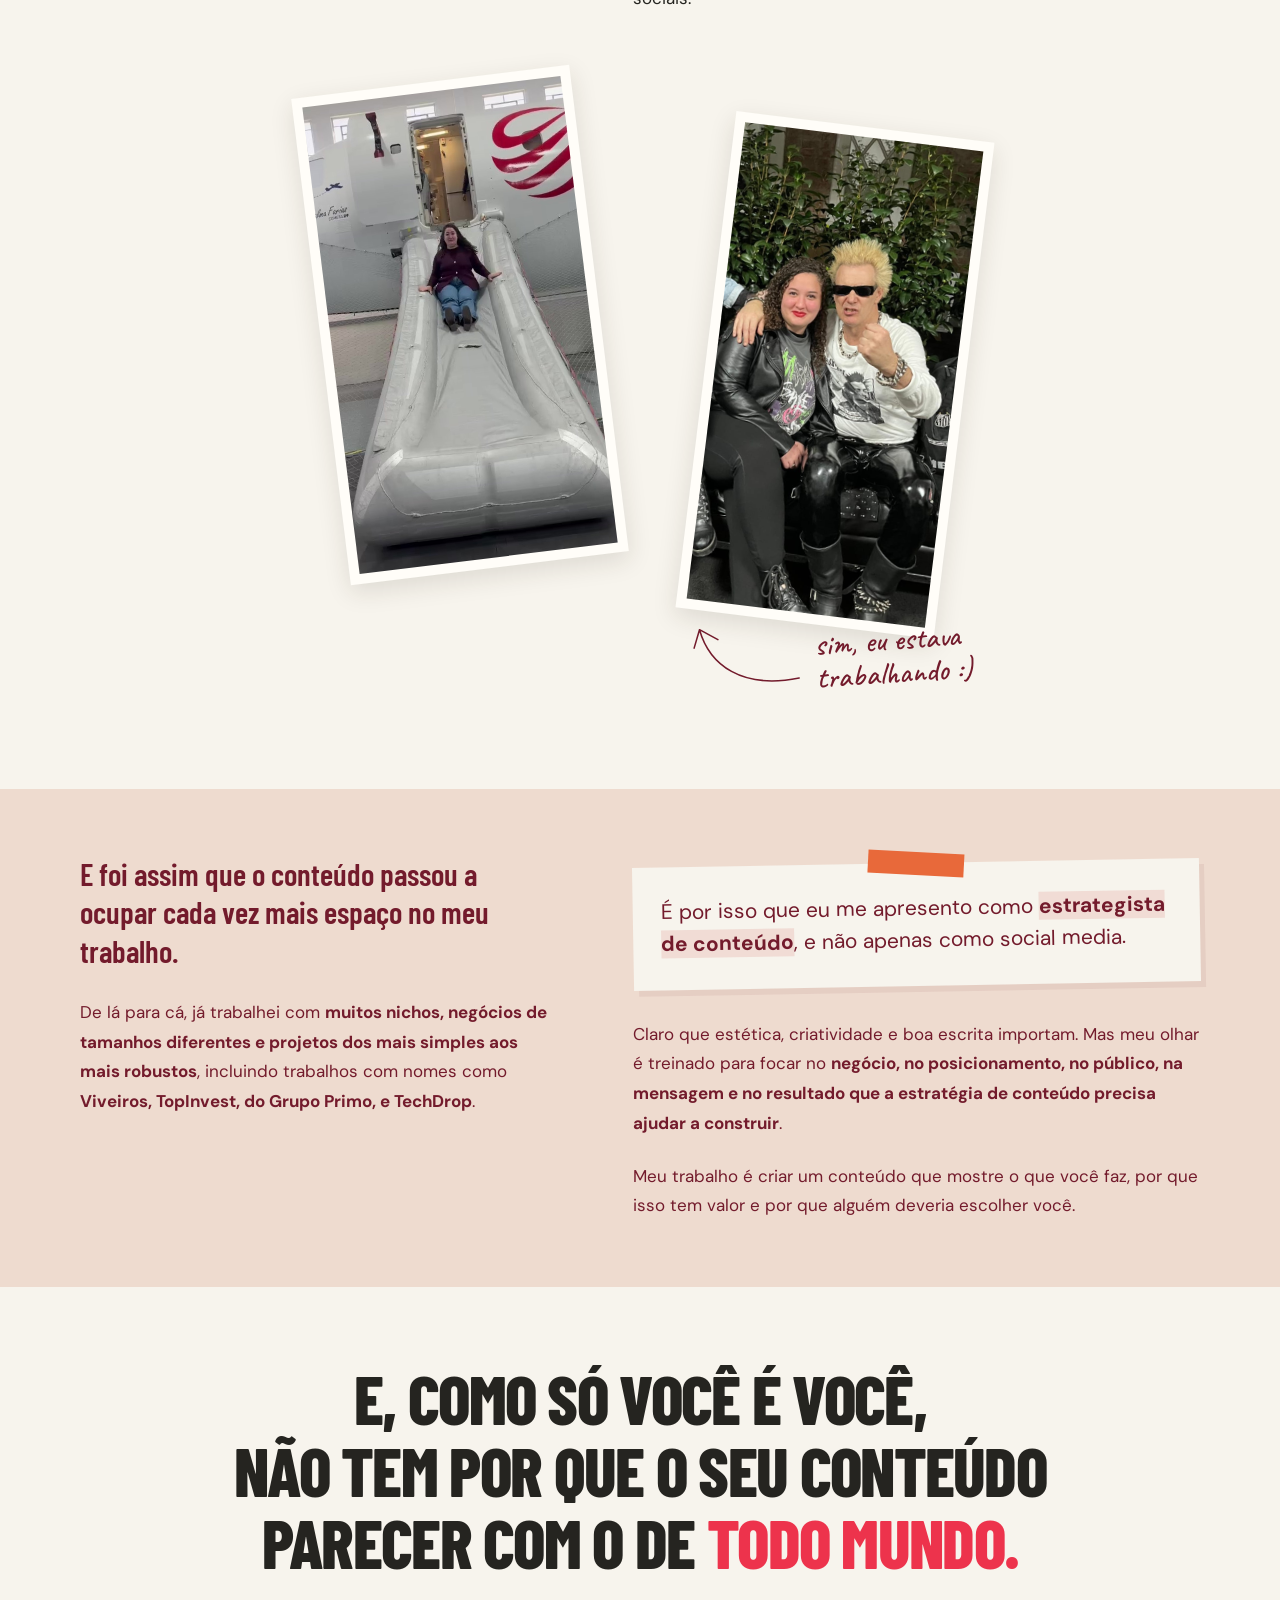
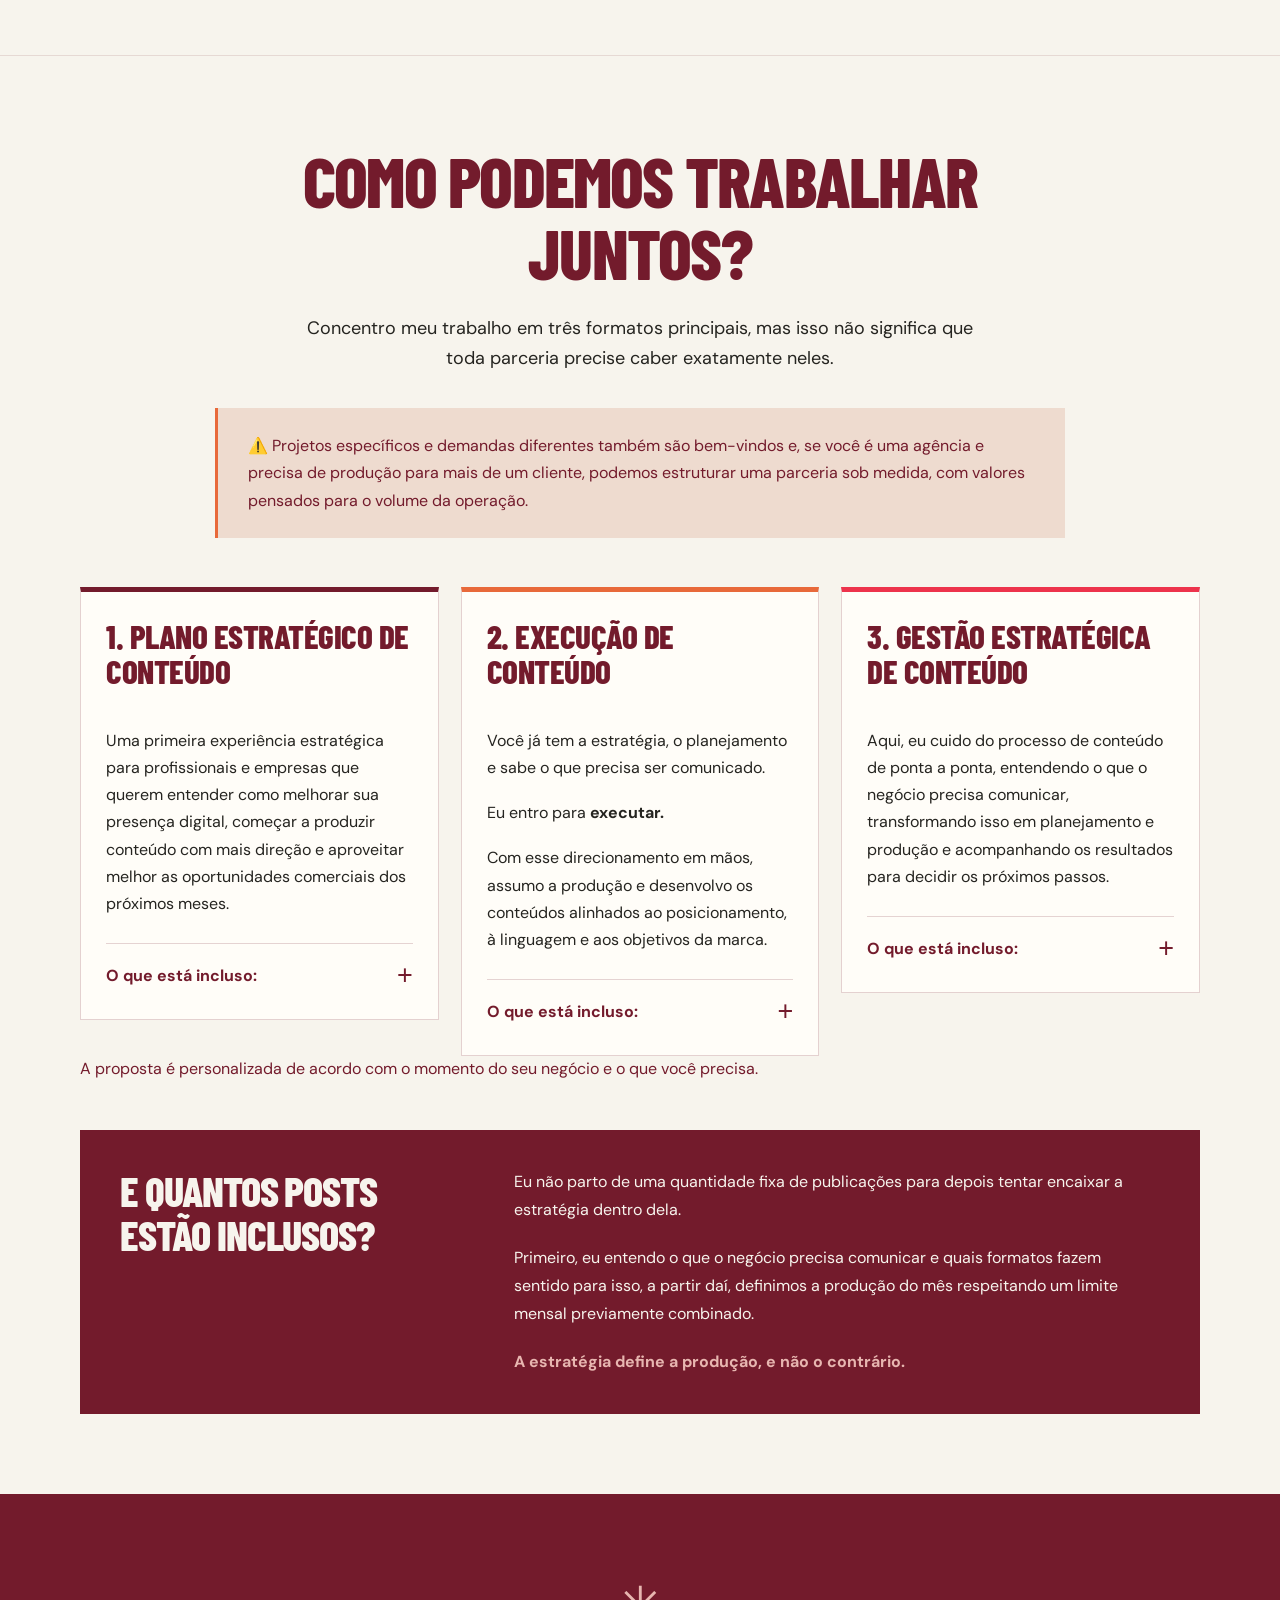
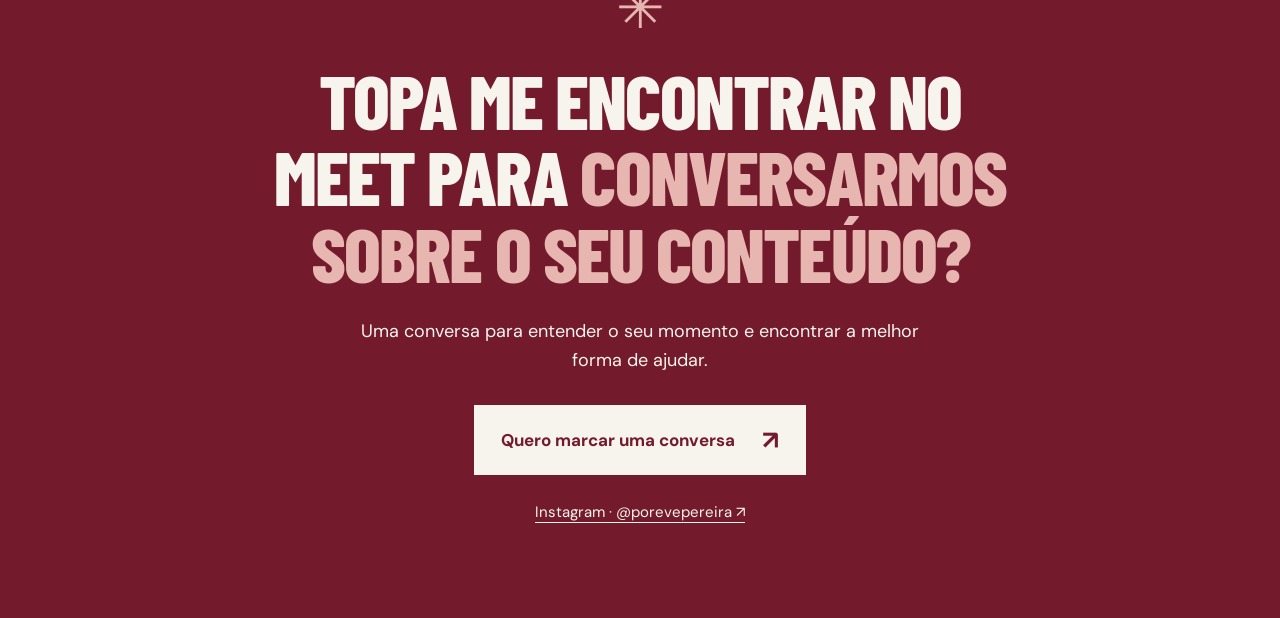
==== commit cfb9626c: "Apresenta formatos de trabalho sem preços e atualiza convite para reunião" ====
--- a/index.html
+++ b/index.html
@@ -86,13 +86,12 @@
 </div></div></section>
 <section class="statement"><p data-copy>E, como só você é você,<br> não tem por que o seu conteúdo<br> parecer com o de <span>todo mundo.</span></p></section>
 <section class="pricing" id="investimento" aria-labelledby="pricing-title"><div class="container">
-<div class="pricing-intro"><span class="money-sticker" role="img" aria-label="Olhos no din din">🤑</span><h2 id="pricing-title" data-copy>Qual investimento para tal capricho?</h2>
+<div class="pricing-intro"><h2 id="pricing-title" data-copy>Como podemos trabalhar juntos?</h2>
 <p data-copy>Concentro meu trabalho em três formatos principais, mas isso não significa que toda parceria precise caber exatamente neles.</p></div>
 <aside class="custom-project-note"><p data-copy>⚠️ Projetos específicos e demandas diferentes também são bem-vindos e, se você é uma agência e precisa de produção para mais de um cliente, podemos estruturar uma parceria sob medida, com valores pensados para o volume da operação.</p></aside>
 <div class="pricing-grid">
 <article class="plan">
 <h3 data-copy>1. Plano Estratégico de Conteúdo</h3>
-<p class="plan-price" data-copy>Investimento: <strong>R$ 397</strong></p>
 <p data-copy>Uma primeira experiência estratégica para profissionais e empresas que querem entender como melhorar sua presença digital, começar a produzir conteúdo com mais direção e aproveitar melhor as oportunidades comerciais dos próximos meses.</p>
 <details class="plan-details"><summary data-copy>O que está incluso:</summary>
 <ul>
@@ -108,7 +107,6 @@
 </details></article>
 <article class="plan">
 <h3 data-copy>2. Execução de Conteúdo</h3>
-<p class="plan-price" data-copy>Investimento: <span>a partir de</span> <strong>R$ 1.650/mês</strong></p>
 <p data-copy>Você já tem a estratégia, o planejamento e sabe o que precisa ser comunicado.</p>
 <p data-copy>Eu entro para <strong>executar.</strong></p>
 <p data-copy>Com esse direcionamento em mãos, assumo a produção e desenvolvo os conteúdos alinhados ao posicionamento, à linguagem e aos objetivos da marca.</p>
@@ -122,12 +120,11 @@
 <li data-copy>design das peças;</li>
 <li data-copy>organização das entregas para aprovação.</li>
 </ul>
-<p class="plan-footnote" data-copy>O investimento varia de acordo com o volume, os formatos e a complexidade da produção.</p>
+<p class="plan-footnote" data-copy>O escopo é definido de acordo com o volume, os formatos e a complexidade da produção.</p>
 </details>
 </article>
 <article class="plan">
 <h3 data-copy>3. Gestão Estratégica de Conteúdo</h3>
-<p class="plan-price" data-copy>Investimento: <strong>R$ 3.500/mês</strong></p>
 <p data-copy>Aqui, eu cuido do processo de conteúdo de ponta a ponta, entendendo o que o negócio precisa comunicar, transformando isso em planejamento e produção e acompanhando os resultados para decidir os próximos passos.</p>
 <details class="plan-details"><summary data-copy>O que está incluso:</summary>
 <ul>
@@ -147,6 +144,7 @@
 <li data-copy>planejamento dos próximos ciclos com base no que aprendemos ao longo do trabalho.</li>
 </ul></details></article>
 </div>
+<p class="plan-footnote" data-copy>A proposta é personalizada de acordo com o momento do seu negócio e o que você precisa.</p>
 <div class="production-note"><h3 data-copy>E quantos posts estão inclusos?</h3><div>
 <p data-copy>Eu não parto de uma quantidade fixa de publicações para depois tentar encaixar a estratégia dentro dela.</p>
 <p data-copy>Primeiro, eu entendo o que o negócio precisa comunicar e quais formatos fazem sentido para isso, a partir daí, definimos a produção do mês respeitando um limite mensal previamente combinado.</p>
@@ -155,7 +153,7 @@
 </div></section>
 <section class="closing" id="conversa" aria-labelledby="closing-title"><div class="container">
 <span class="closing-star" aria-hidden="true">✳</span>
-<h2 id="closing-title">Vamos descobrir como podemos <span>trabalhar juntos?</span></h2>
+<h2 id="closing-title">Topa me encontrar no Meet para <span>conversarmos sobre o seu conteúdo?</span></h2>
 <p>Uma conversa para entender o seu momento e encontrar a melhor forma de ajudar.</p>
 <a class="meeting-button" href="https://wa.me/5541997163581" target="_blank" rel="noopener">Quero marcar uma conversa <span aria-hidden="true">↗</span></a><a class="instagram-link" href="https://www.instagram.com/porevepereira/" target="_blank" rel="noopener">Instagram · @porevepereira ↗</a>
 </div></section>
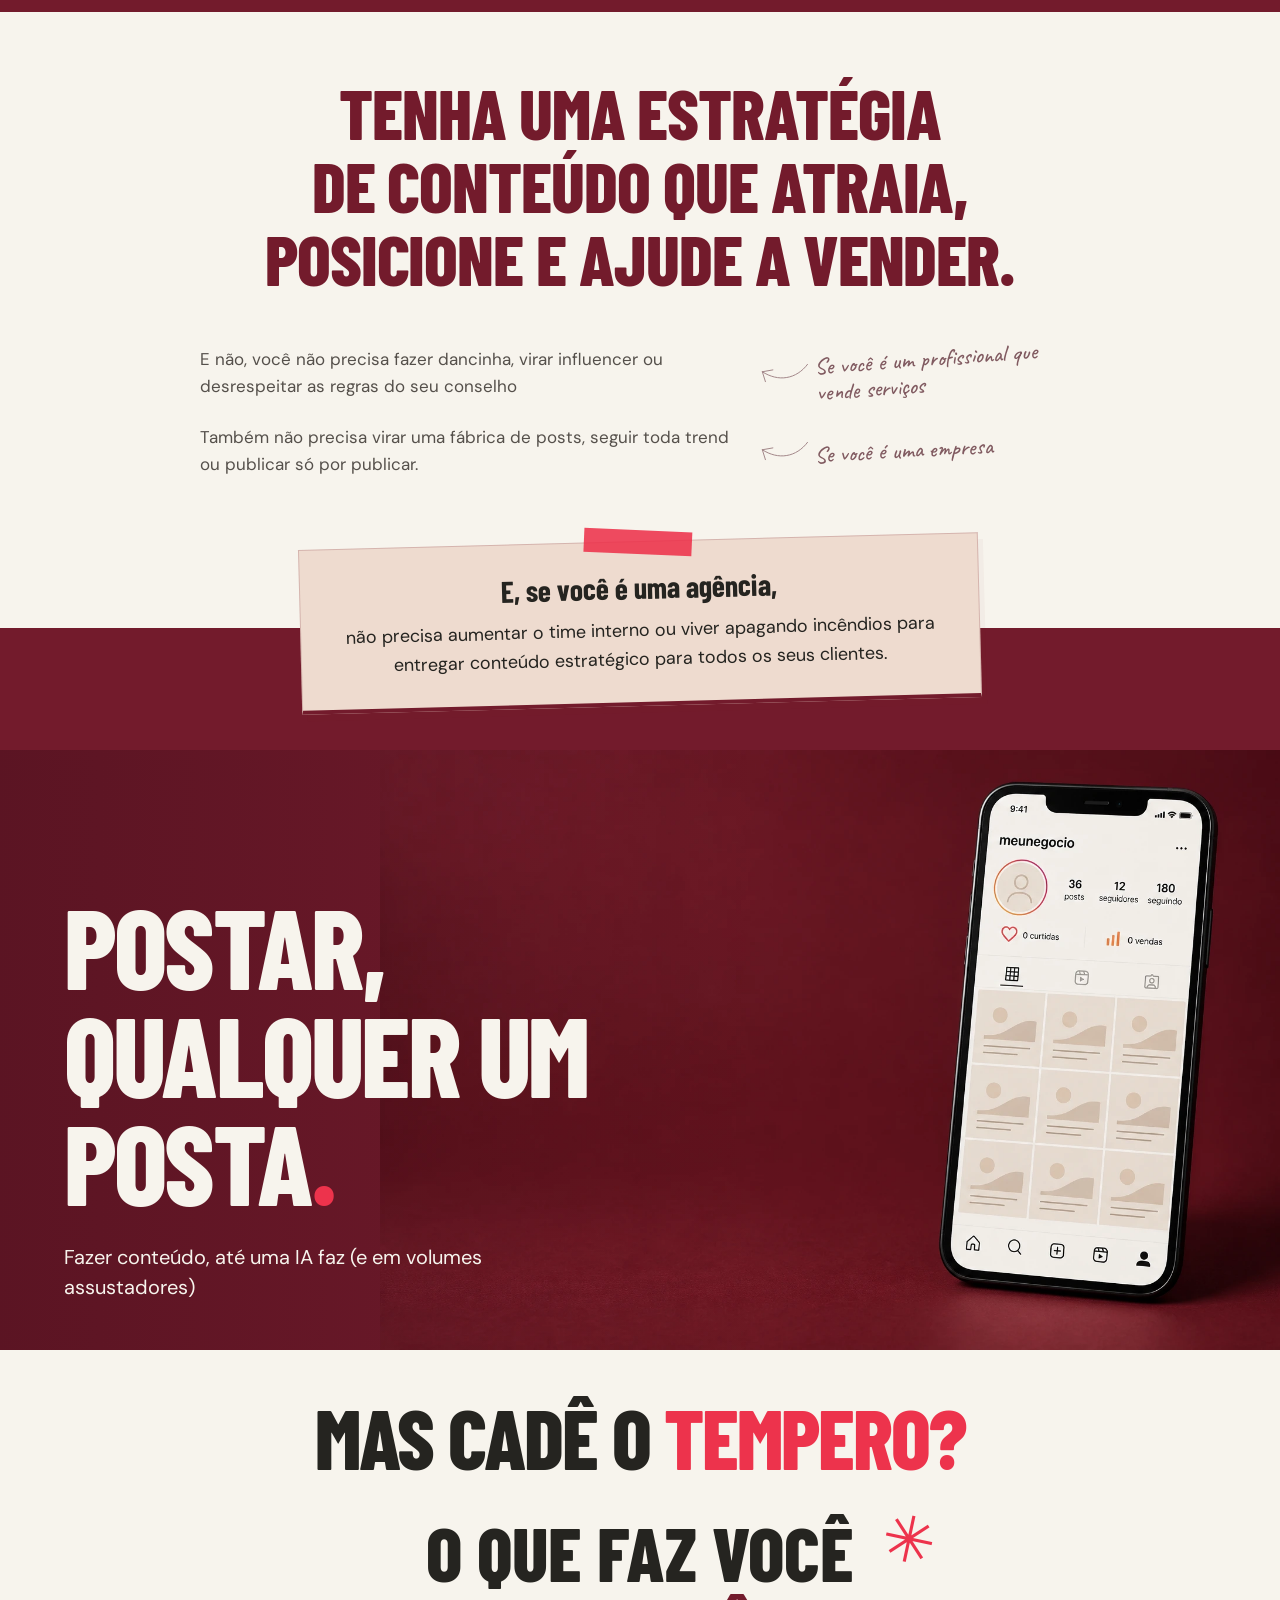
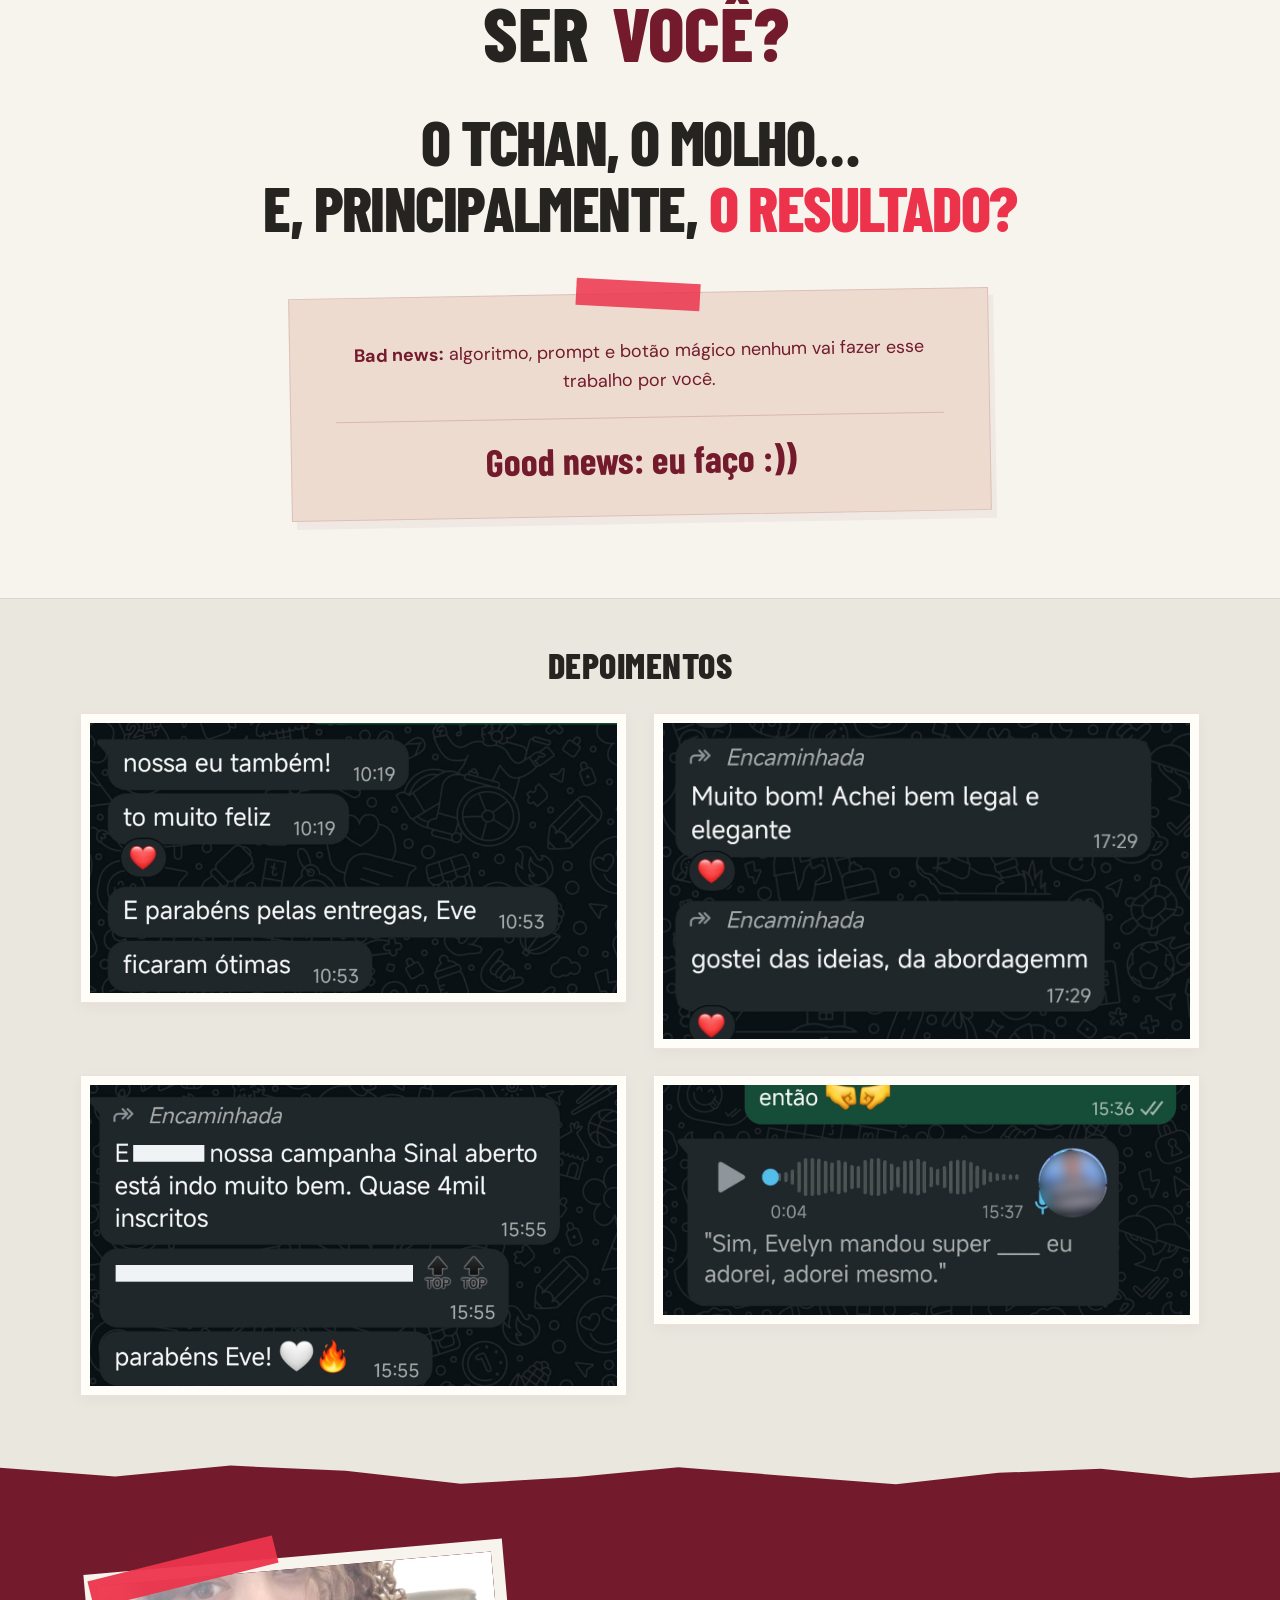
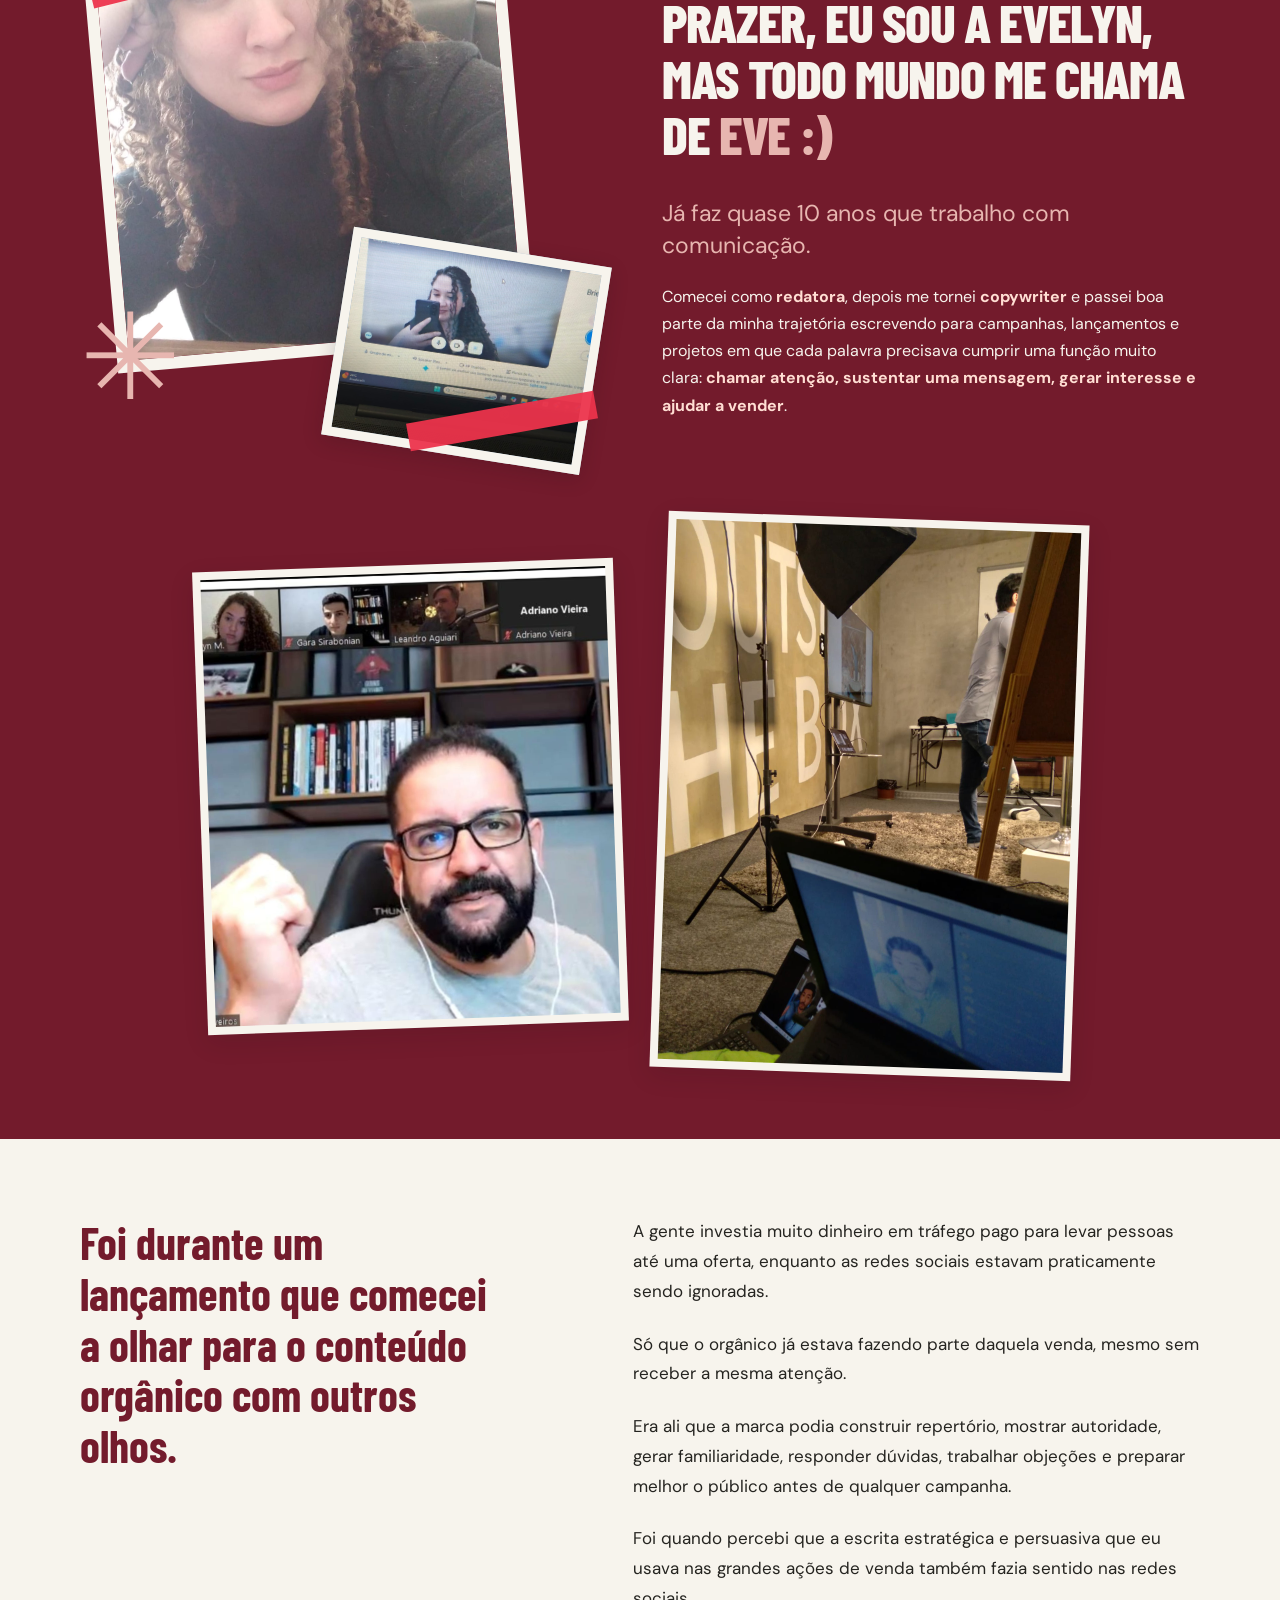
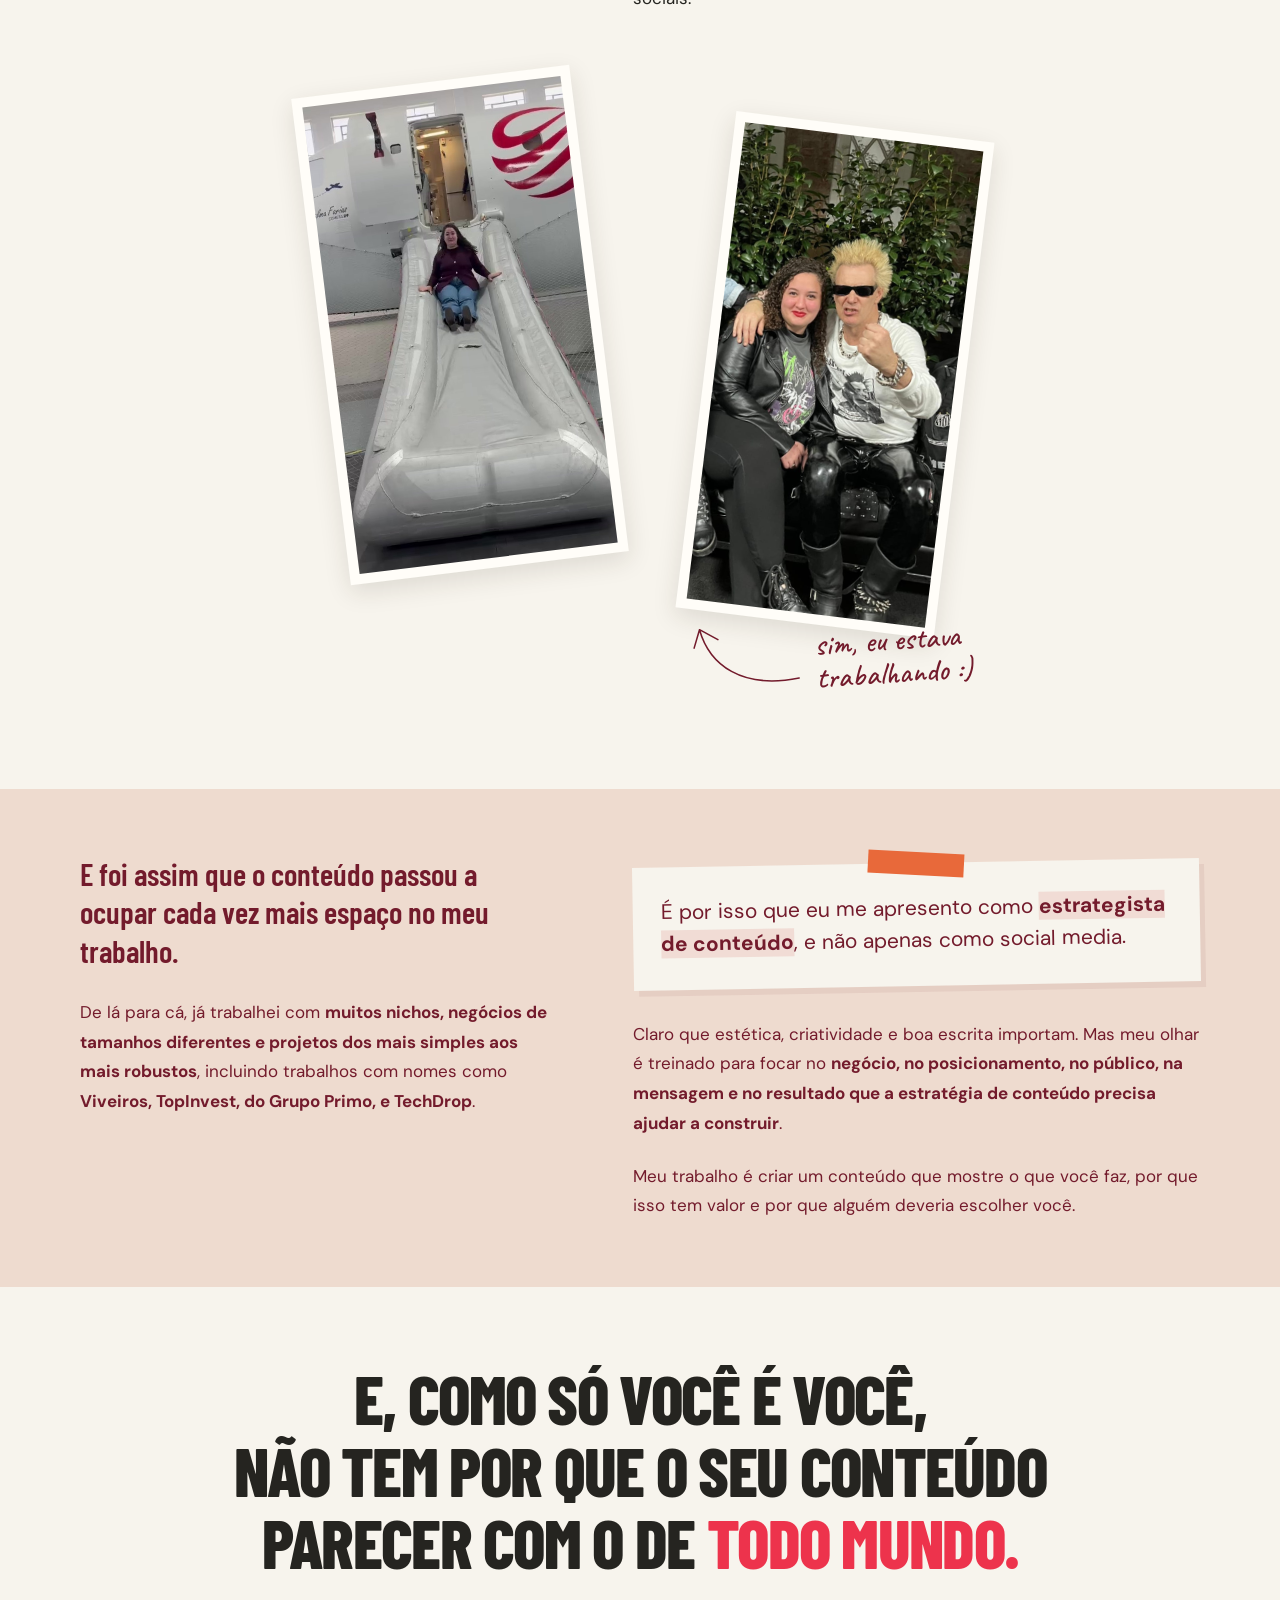
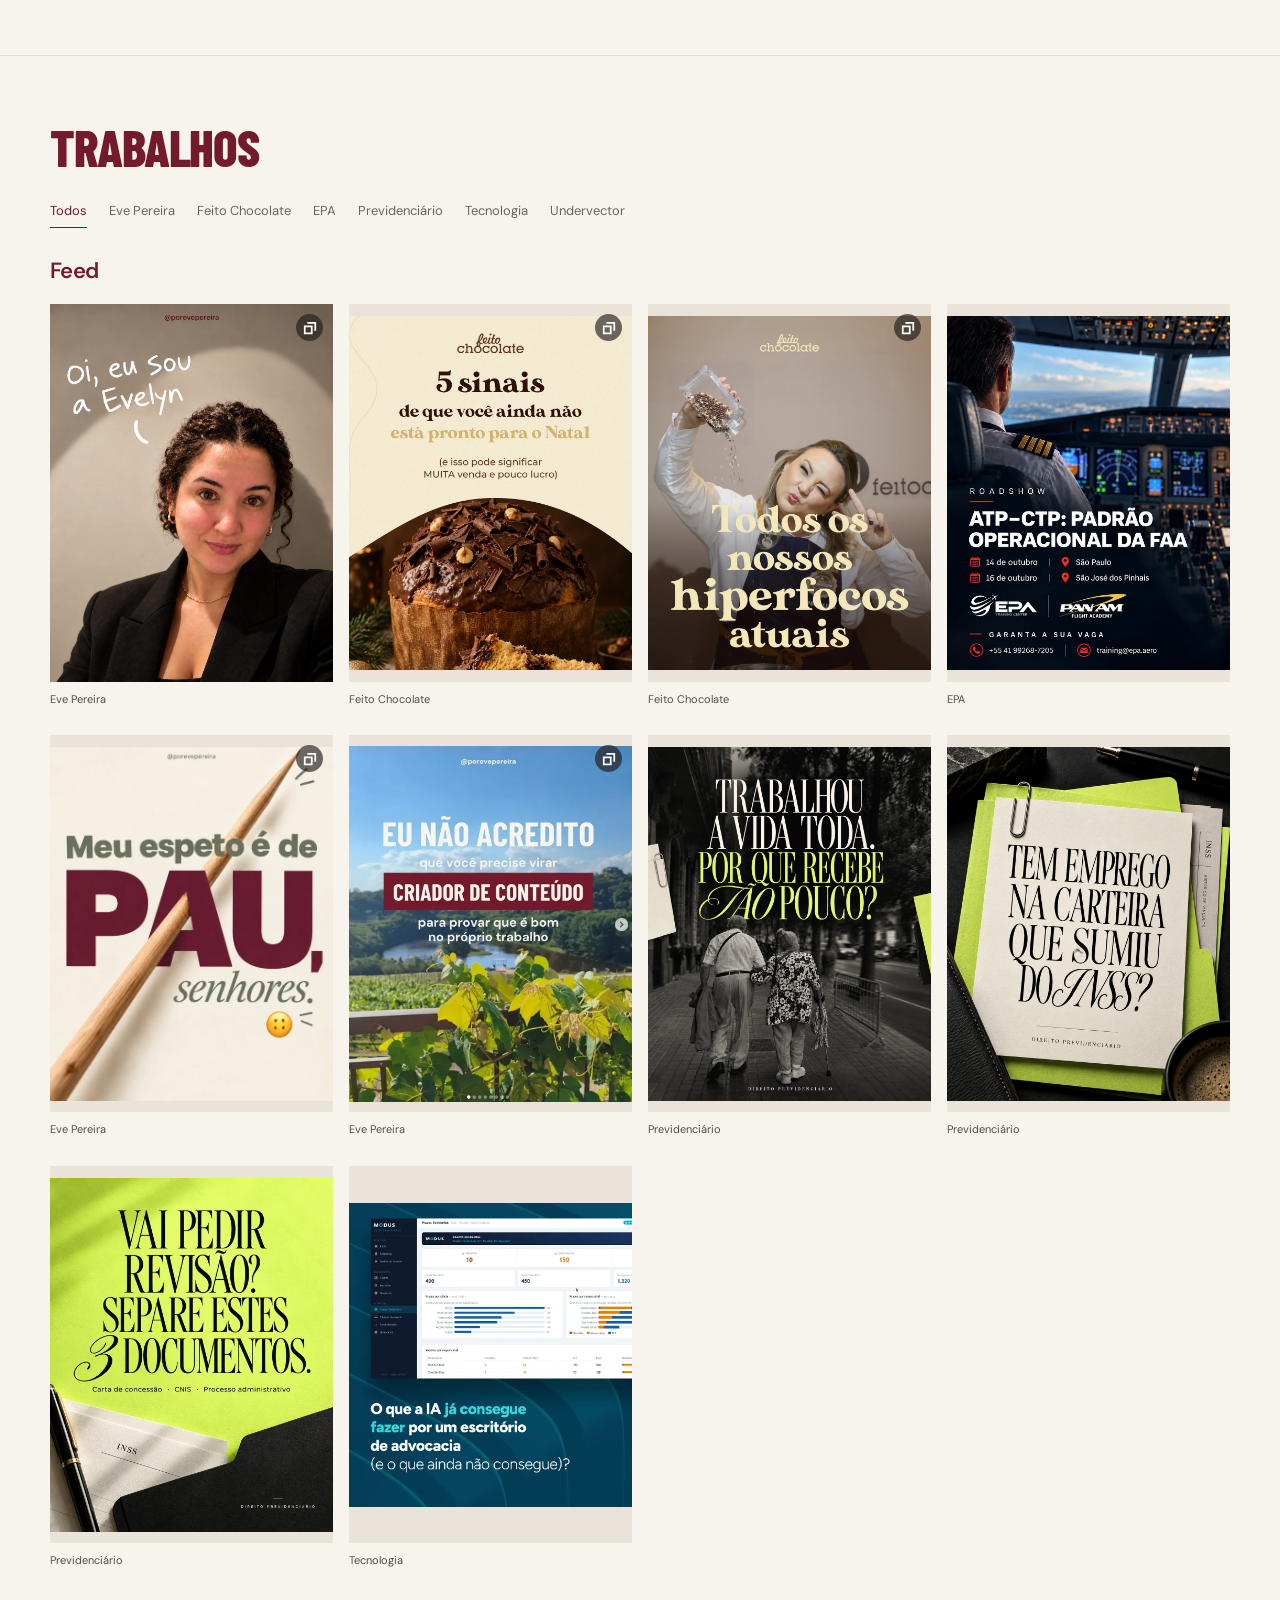
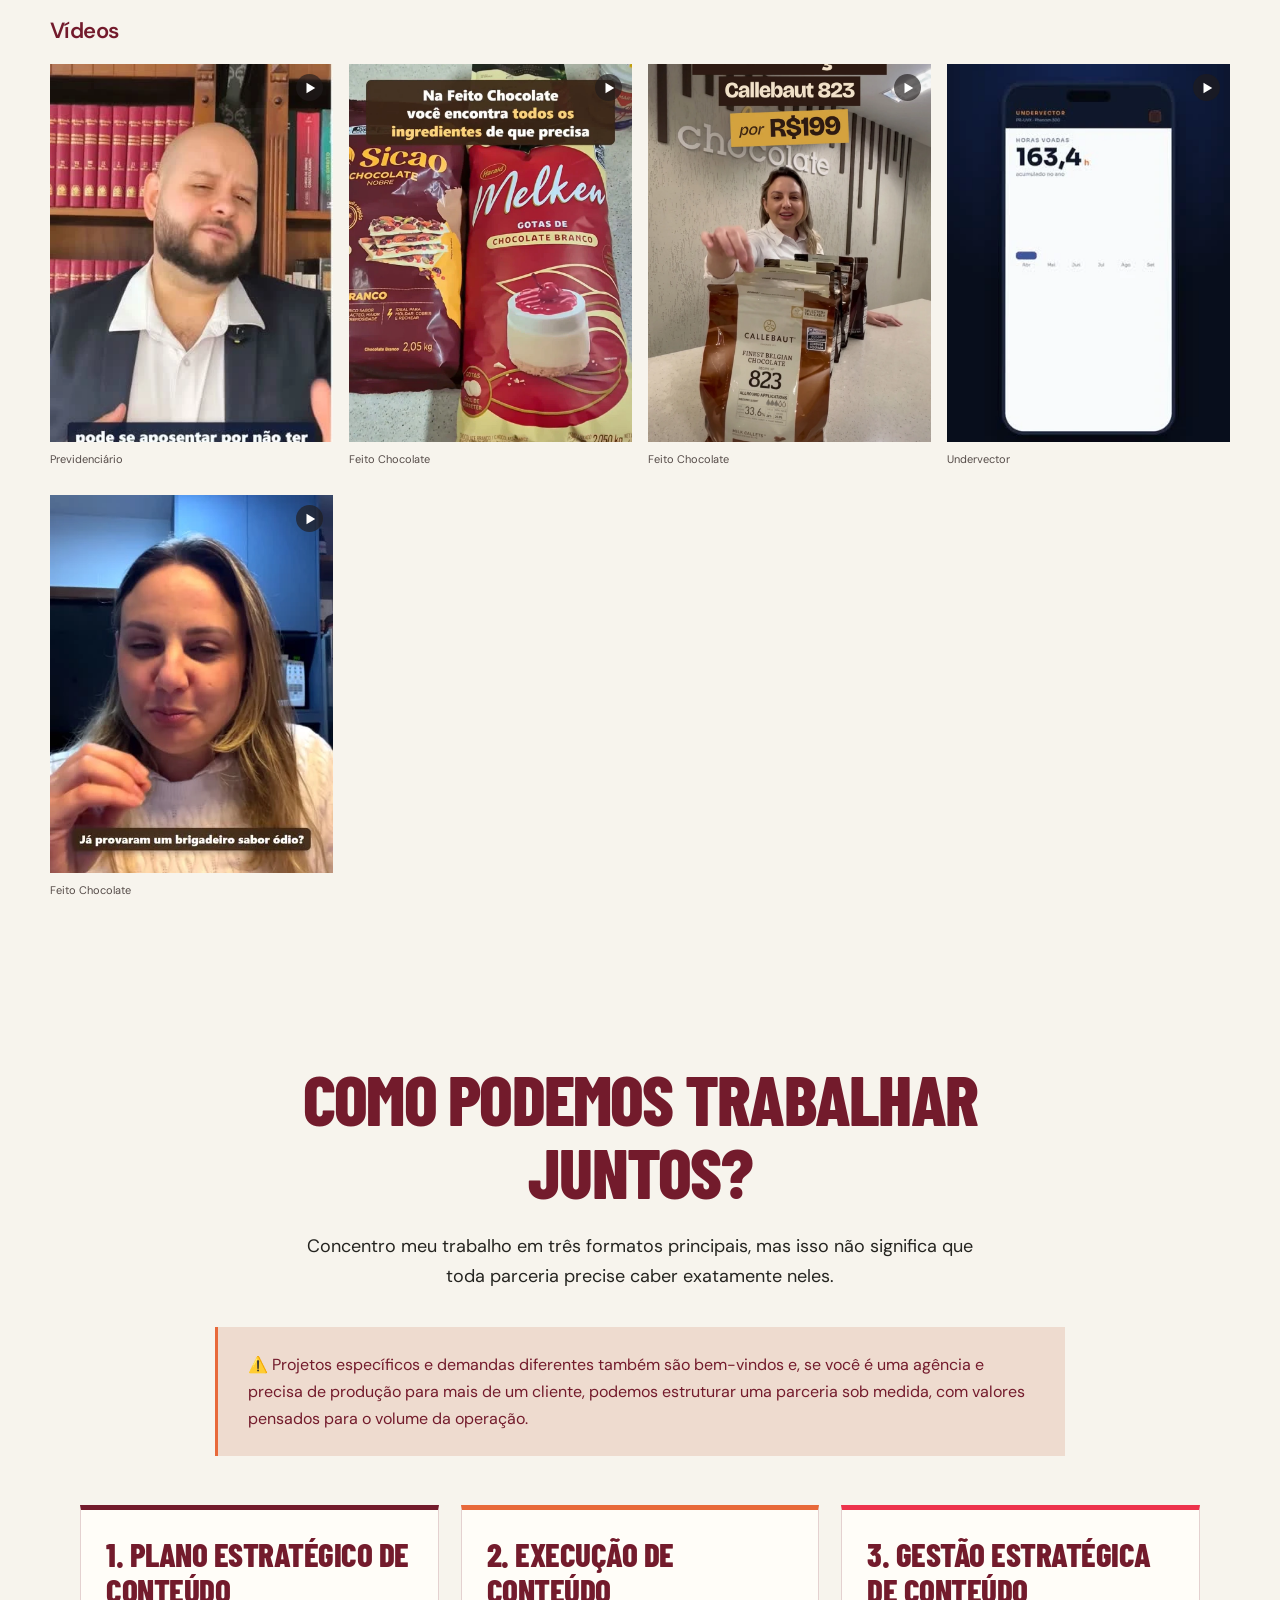
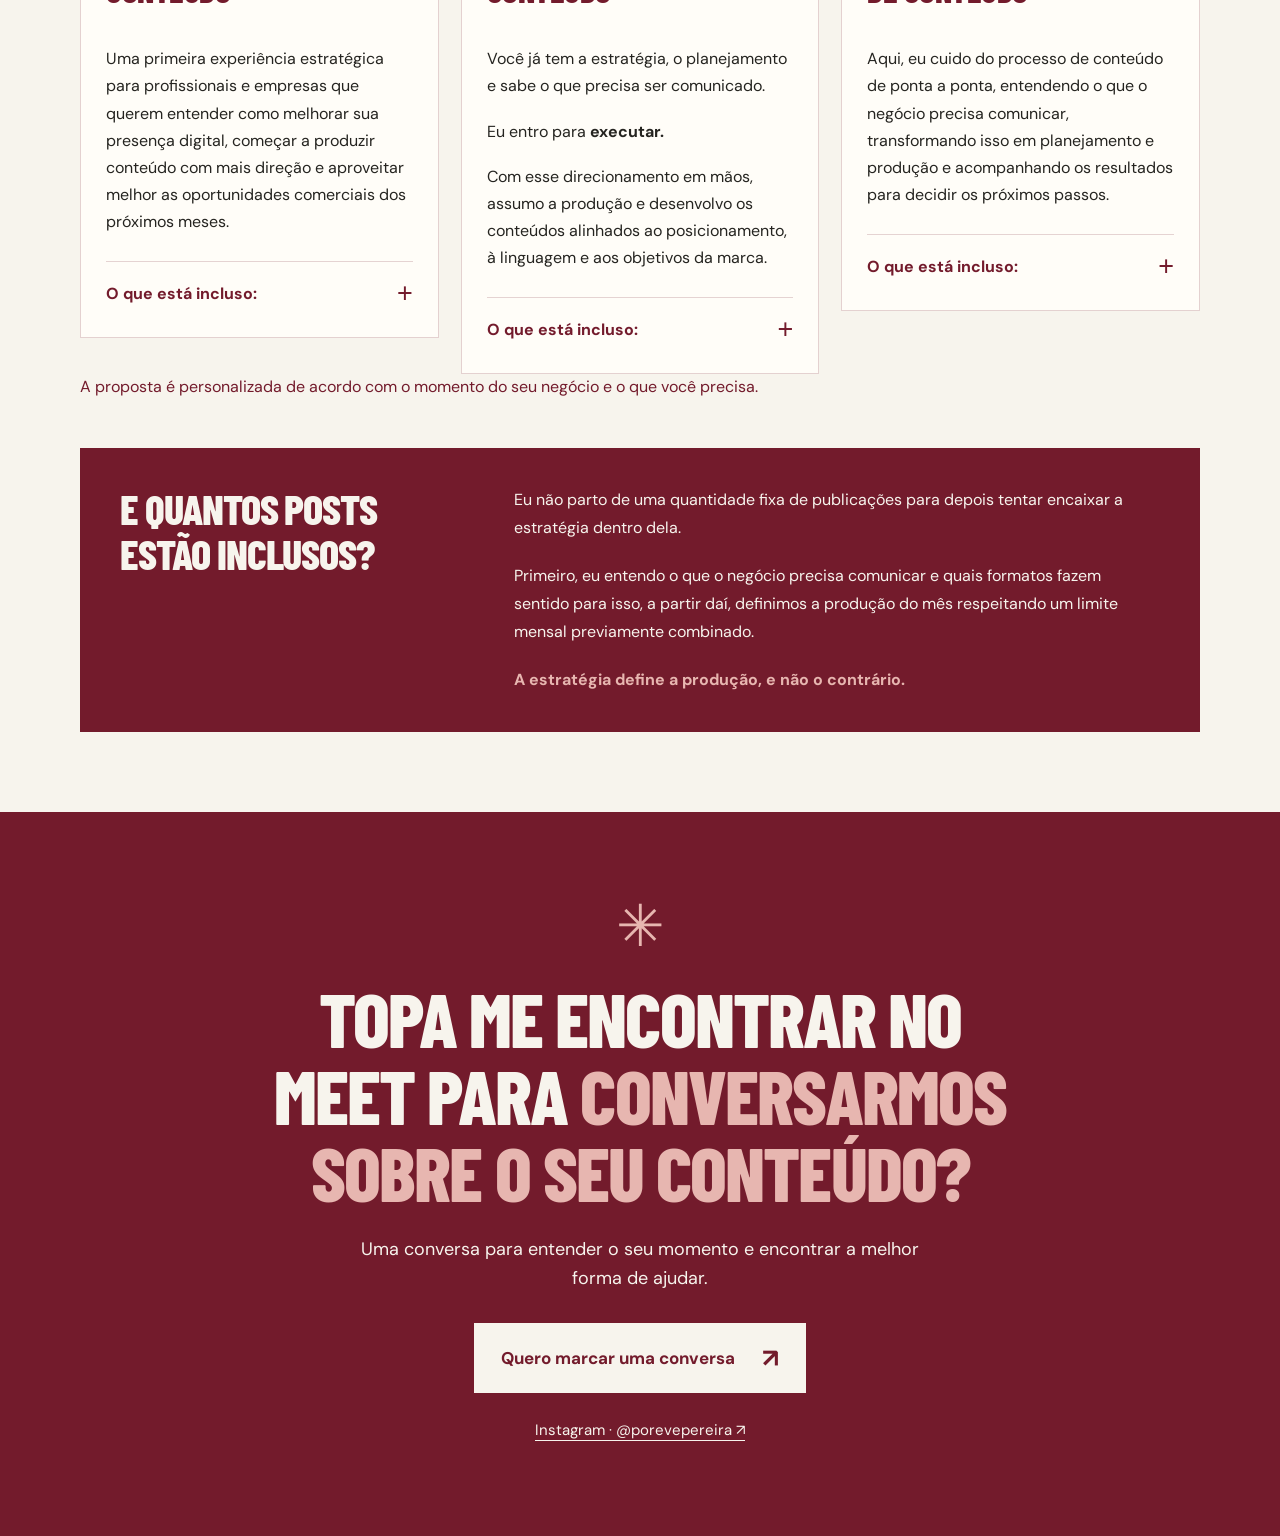
==== commit ff153c79: "Atualiza proposta com galeria de feed e vídeos" ====
--- a/index.html
+++ b/index.html
@@ -5,7 +5,7 @@
 <meta name="theme-color" content="#731b2c"><title>Evelyn</title>
 <meta name="description" content="Eu sou Evelyn (mas todo mundo me chama de Eve) e trabalho como estrategista de conteúdo e copywriter.">
 <link rel="icon" type="image/svg+xml" href="data:image/svg+xml,%3Csvg xmlns='http://www.w3.org/2000/svg' viewBox='0 0 64 64'%3E%3Crect width='64' height='64' fill='%23731b2c'/%3E%3Ctext x='32' y='47' text-anchor='middle' font-family='Arial' font-size='48' font-weight='bold' fill='%23f7f4ed'%3Ee%3C/text%3E%3C/svg%3E">
-<link rel="stylesheet" href="styles.css">
+<link rel="stylesheet" href="styles.css"><link rel="stylesheet" href="portfolio-integrado.css">
 </head>
 <body><main>
 <section class="strategy-hero" aria-labelledby="strategy-title">
@@ -85,6 +85,7 @@
 <p data-copy>Meu trabalho é criar um conteúdo que mostre o que você faz, por que isso tem valor e por que alguém deveria escolher você.</p>
 </div></div></section>
 <section class="statement"><p data-copy>E, como só você é você,<br> não tem por que o seu conteúdo<br> parecer com o de <span>todo mundo.</span></p></section>
+<section class="portfolio-integrado" id="trabalhos" aria-labelledby="trabalhos-title"><div class="gallery-wrap"><h2 id="trabalhos-title">Trabalhos</h2><div class="gallery-filters" role="group" aria-label="Filtrar trabalhos"></div><div class="work-grid"></div></div><dialog id="work-viewer" aria-label="Trabalho ampliado"><button class="viewer-close" aria-label="Fechar">×</button><div class="viewer-media"></div><div class="viewer-footer"><p class="viewer-caption"></p><div class="viewer-controls"><button class="viewer-prev" aria-label="Imagem anterior">←</button><button class="viewer-next" aria-label="Próxima imagem">→</button></div></div></dialog></section>
 <section class="pricing" id="investimento" aria-labelledby="pricing-title"><div class="container">
 <div class="pricing-intro"><h2 id="pricing-title" data-copy>Como podemos trabalhar juntos?</h2>
 <p data-copy>Concentro meu trabalho em três formatos principais, mas isso não significa que toda parceria precise caber exatamente neles.</p></div>
@@ -144,8 +145,7 @@
 <li data-copy>planejamento dos próximos ciclos com base no que aprendemos ao longo do trabalho.</li>
 </ul></details></article>
 </div>
-<p class="plan-footnote" data-copy>A proposta é personalizada de acordo com o momento do seu negócio e o que você precisa.</p>
-<div class="production-note"><h3 data-copy>E quantos posts estão inclusos?</h3><div>
+<p class="plan-footnote" data-copy>A proposta é personalizada de acordo com o momento do seu negócio e o que você precisa.</p><div class="production-note"><h3 data-copy>E quantos posts estão inclusos?</h3><div>
 <p data-copy>Eu não parto de uma quantidade fixa de publicações para depois tentar encaixar a estratégia dentro dela.</p>
 <p data-copy>Primeiro, eu entendo o que o negócio precisa comunicar e quais formatos fazem sentido para isso, a partir daí, definimos a produção do mês respeitando um limite mensal previamente combinado.</p>
 <p class="production-conclusion" data-copy>A estratégia define a produção, e não o contrário.</p>
@@ -157,4 +157,4 @@
 <p>Uma conversa para entender o seu momento e encontrar a melhor forma de ajudar.</p>
 <a class="meeting-button" href="https://wa.me/5541997163581" target="_blank" rel="noopener">Quero marcar uma conversa <span aria-hidden="true">↗</span></a><a class="instagram-link" href="https://www.instagram.com/porevepereira/" target="_blank" rel="noopener">Instagram · @porevepereira ↗</a>
 </div></section>
-</main></body></html>
+</main><script src="gallery-data.js"></script><script src="portfolio.js"></script></body></html>
--- a/portfolio-integrado.css
+++ b/portfolio-integrado.css
@@ -0,0 +1,3 @@
+.portfolio-integrado{padding:65px 0 75px;background:#f7f4ed;color:#731b2c;font-family:'DM Sans',sans-serif}.gallery-wrap{width:min(1180px,calc(100% - 64px));margin:auto}.portfolio-integrado h2{font-size:clamp(34px,4vw,54px);margin:0 0 24px}.gallery-filters{display:flex;flex-wrap:wrap;gap:8px 22px;margin:0 0 30px}.gallery-filters button{font:inherit;font-size:13px;border:0;border-bottom:1px solid transparent;padding:5px 0;background:none;color:#6e635f;cursor:pointer}.gallery-filters button[aria-pressed=true]{color:#731b2c;border-bottom-color:#731b2c}.work-grid{display:grid;grid-template-columns:repeat(4,minmax(0,1fr));gap:27px 16px}.work-card{padding:0;border:0;background:none;text-align:left;color:#554b48;font:inherit;cursor:pointer;min-width:0}.work-cover{position:relative;display:block;aspect-ratio:3/4;overflow:hidden;background:#e9e3d9}.work-cover img{display:block;width:100%;height:100%;object-fit:contain}.work-card[data-kind=video] img{object-fit:cover}.work-card-label{display:block;font-size:11px;margin-top:9px}.work-icon{position:absolute;right:10px;top:10px;width:27px;height:27px;display:grid;place-items:center;color:#fff;background:#211c1ca6;border-radius:50%}.work-icon svg{width:14px;height:14px;fill:currentColor}.work-card:hover .work-cover{outline:1px solid #731b2c;outline-offset:3px}.portfolio-integrado button:focus-visible{outline:2px solid #731b2c;outline-offset:4px}#work-viewer{background:#f7f4ed;border:0;padding:42px 18px 14px;width:fit-content;max-width:94vw;max-height:94dvh;color:#731b2c}#work-viewer::backdrop{background:#171012df}.viewer-close{position:absolute;right:10px;top:3px;font-size:29px;border:0;background:none;color:#731b2c;cursor:pointer}.viewer-media img,.viewer-media video{display:block;max-width:85vw;max-height:75dvh;width:auto;height:auto;margin:auto;object-fit:contain}.viewer-footer{display:flex;align-items:center;justify-content:space-between;gap:22px;margin-top:12px}.viewer-caption{font:12px/1.4 'DM Sans',sans-serif;margin:0}.viewer-controls{display:flex;gap:8px}.viewer-controls[hidden]{display:none}.viewer-controls button{width:34px;height:34px;border:1px solid #731b2c40;background:none;color:#731b2c;cursor:pointer}.viewer-controls button:disabled{opacity:.25;cursor:default}@media(max-width:900px){.work-grid{grid-template-columns:repeat(3,minmax(0,1fr))}}@media(max-width:600px){.gallery-wrap{width:calc(100% - 36px)}.portfolio-integrado{padding:42px 0}.work-grid{grid-template-columns:repeat(2,minmax(0,1fr));gap:20px 10px}.gallery-filters{gap:7px 17px}.gallery-filters button{font-size:12px}.viewer-footer{gap:10px}.viewer-caption{max-width:220px}}
+
+.portfolio-integrado .work-grid{display:block}.work-group+.work-group{margin-top:48px}.portfolio-integrado .work-group h3{font:600 22px/1.2 "DM Sans",sans-serif;text-transform:none;margin:0 0 20px;color:#731b2c}.work-group-grid{display:grid;grid-template-columns:repeat(4,minmax(0,1fr));gap:27px 16px}@media(max-width:900px){.work-group-grid{grid-template-columns:repeat(3,minmax(0,1fr))}}@media(max-width:600px){.work-group-grid{grid-template-columns:repeat(2,minmax(0,1fr));gap:20px 10px}}
